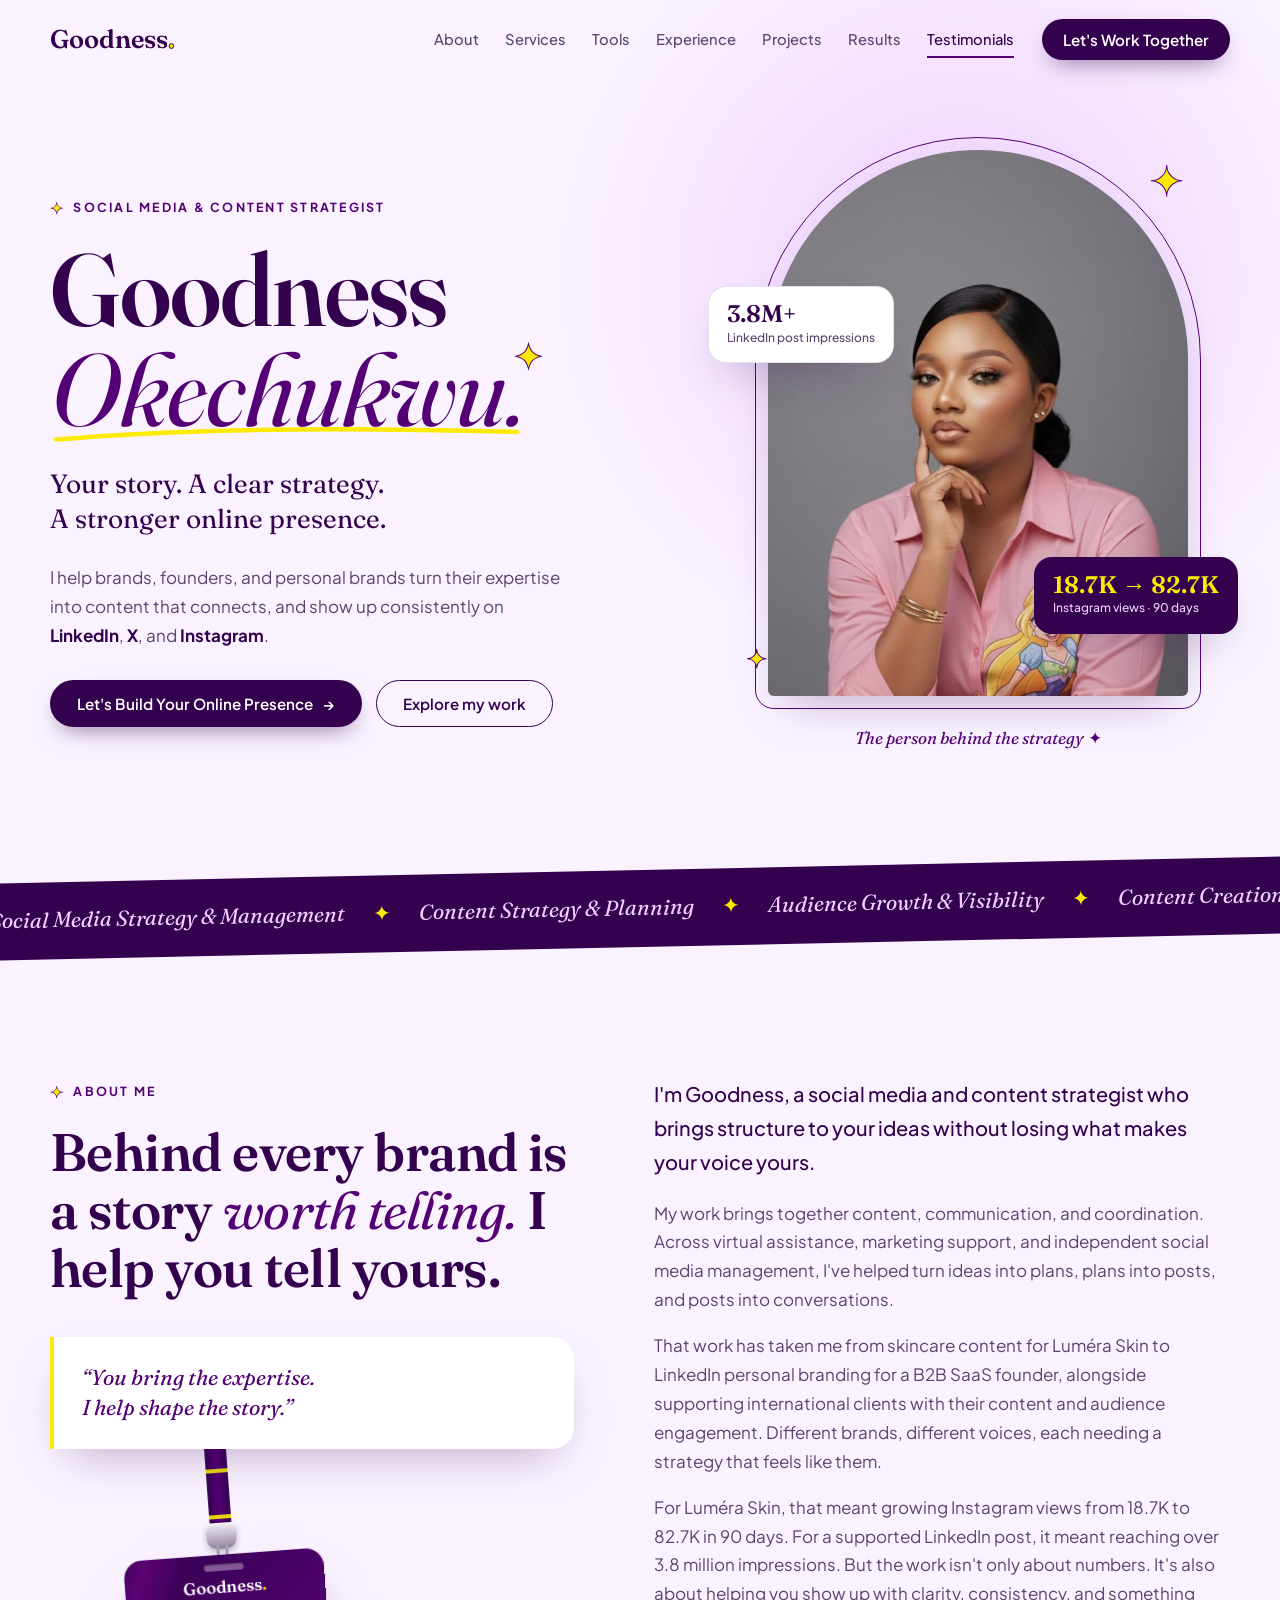
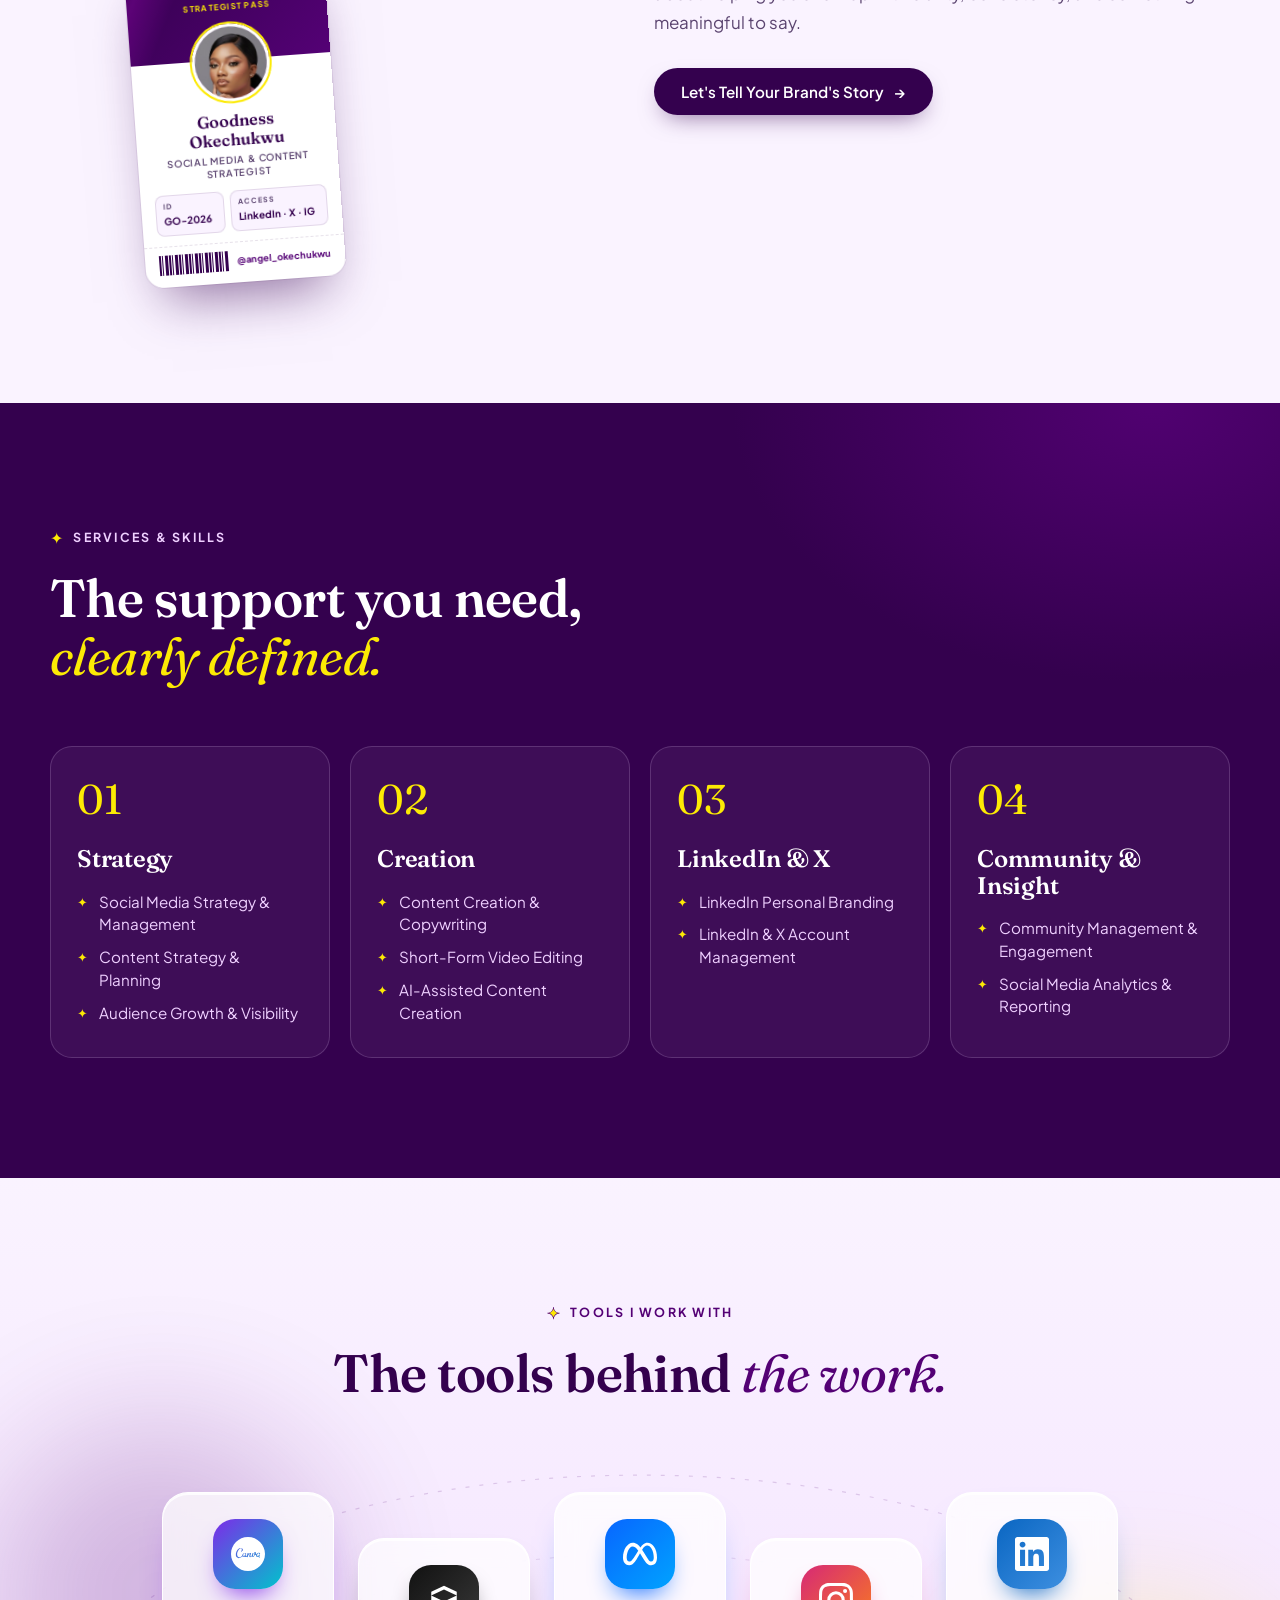
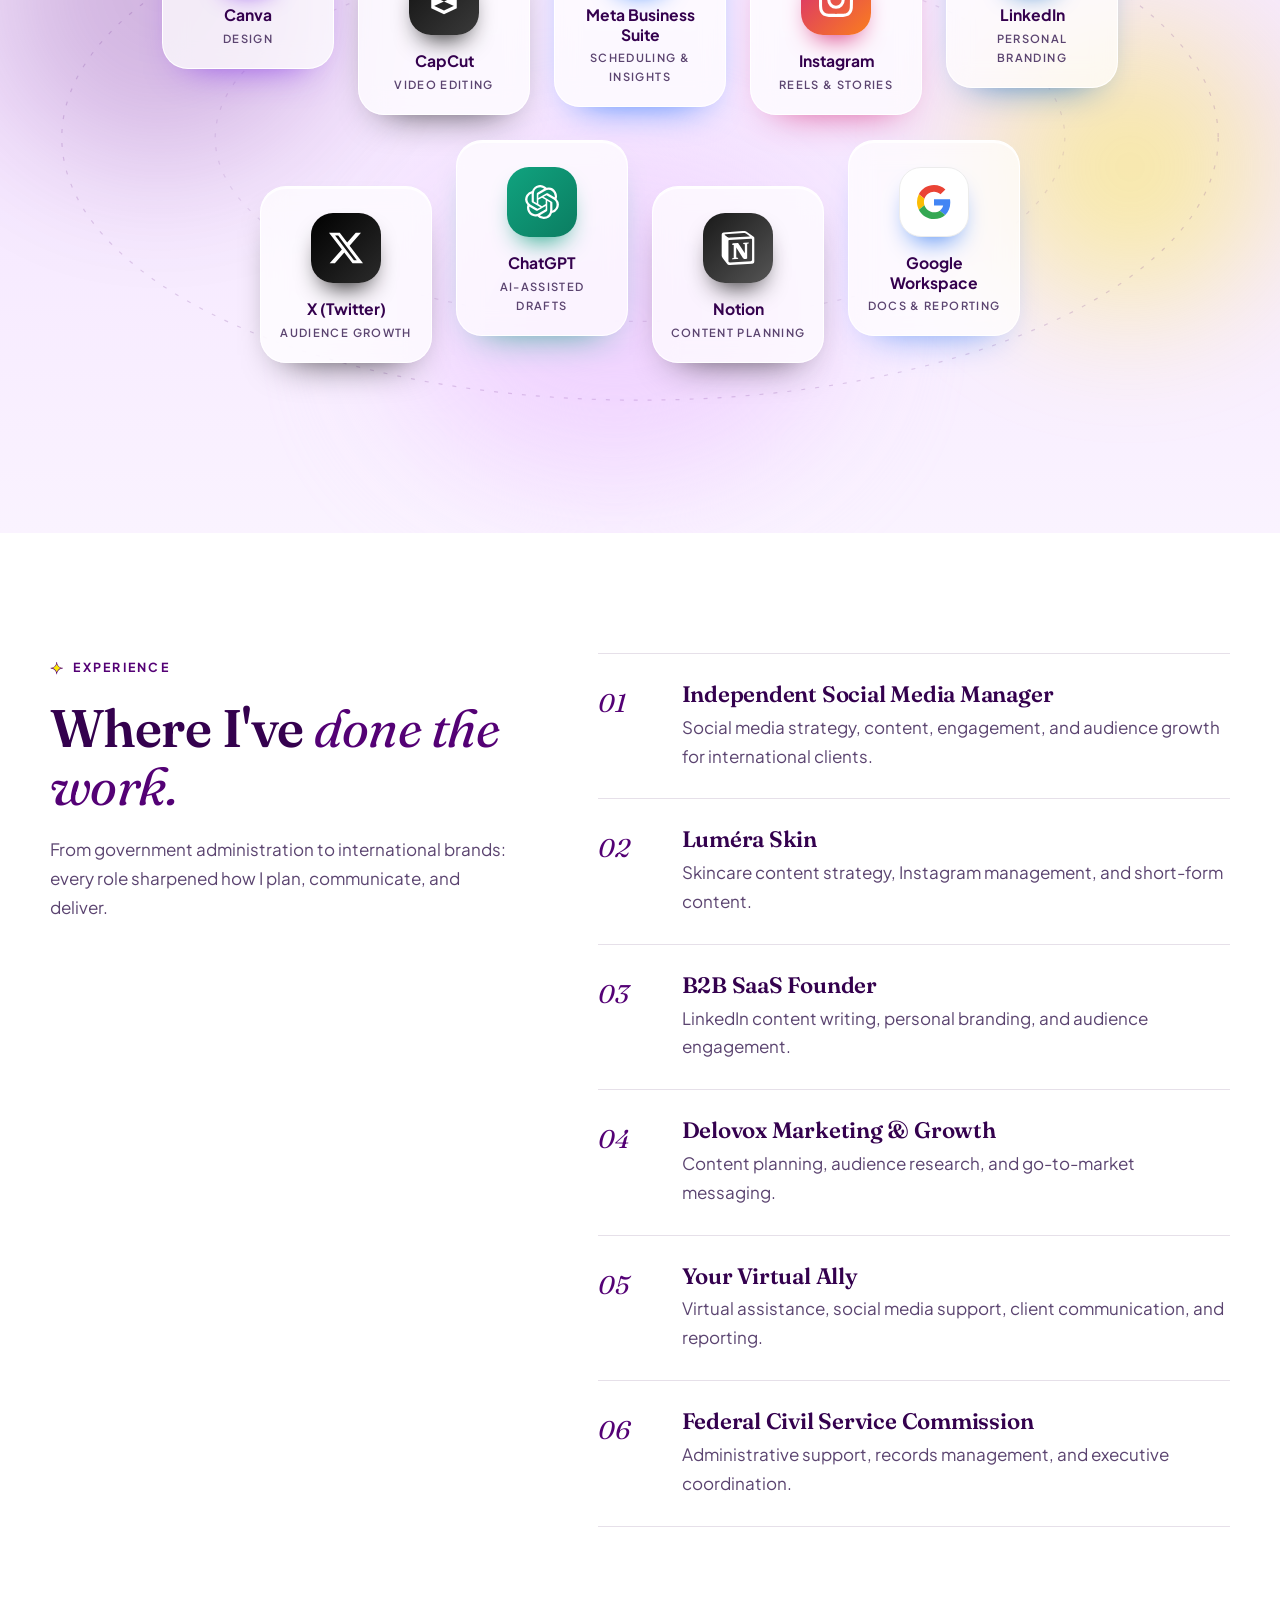
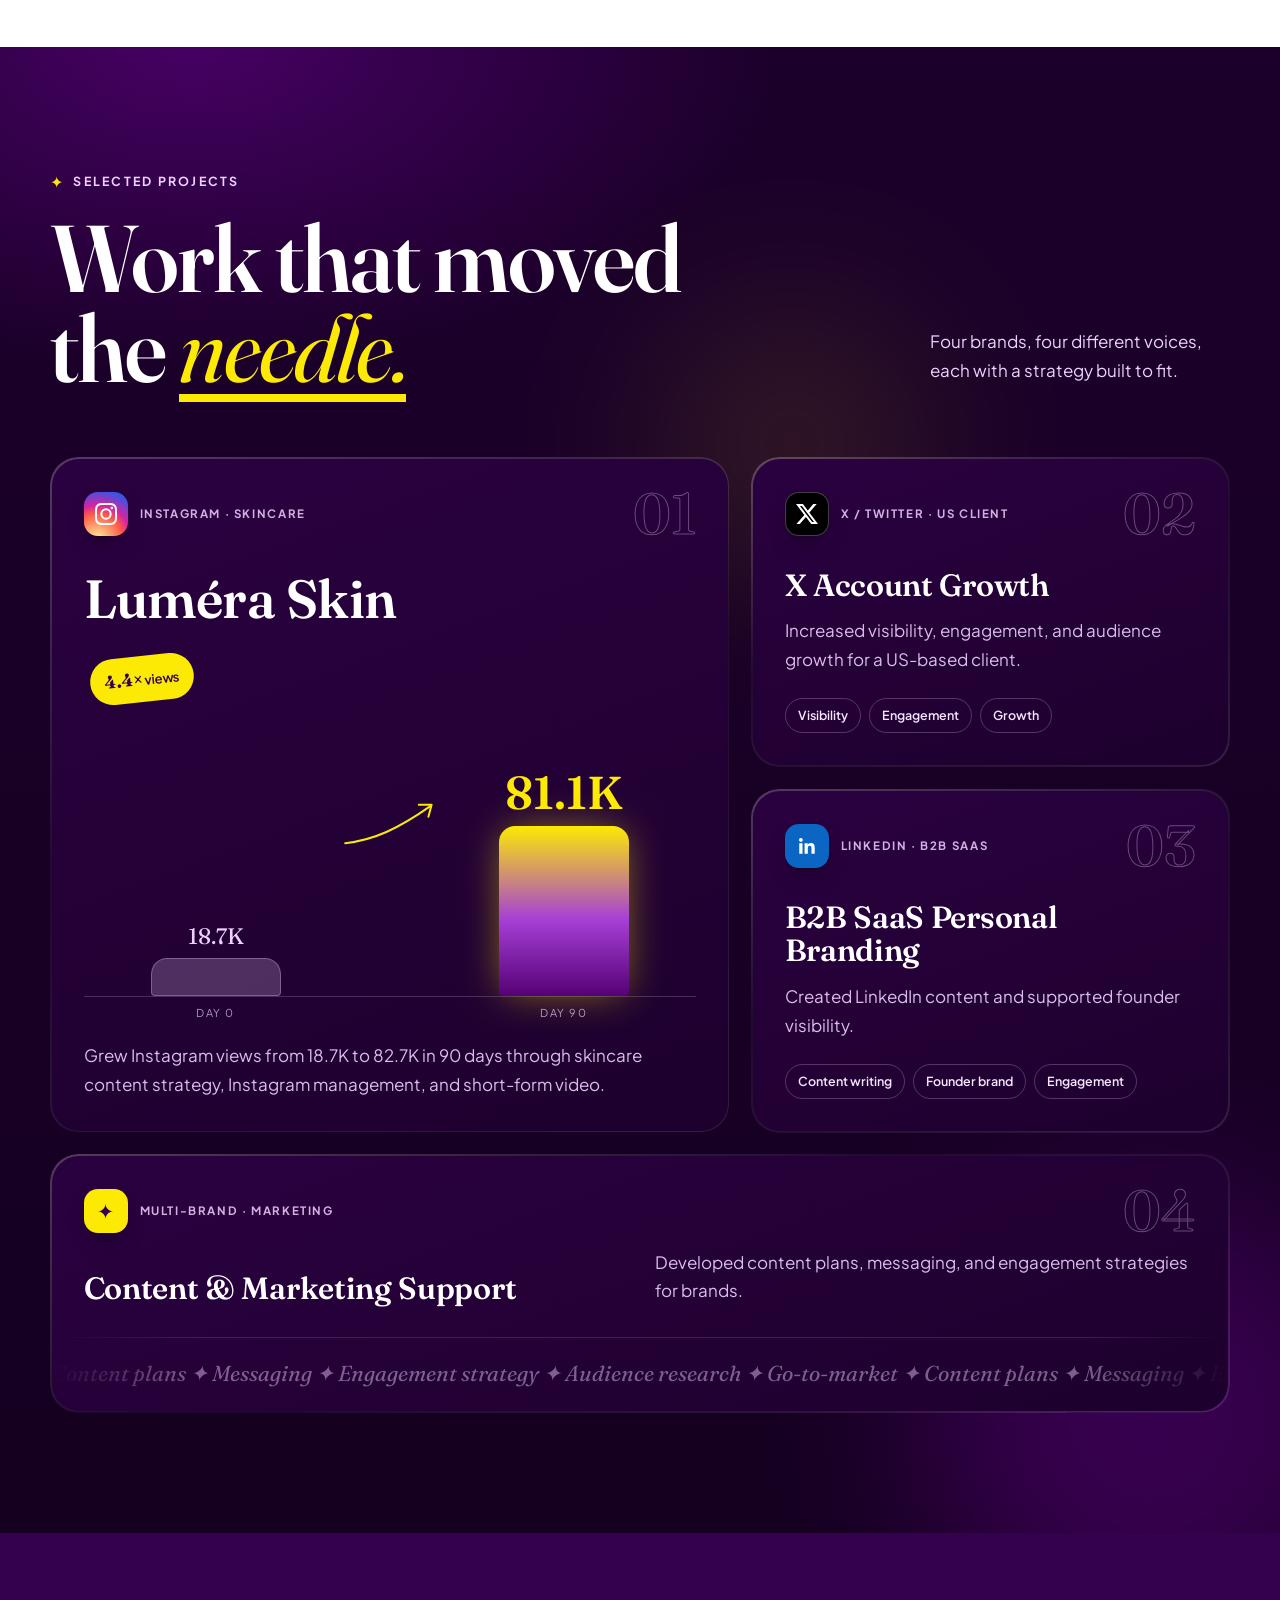
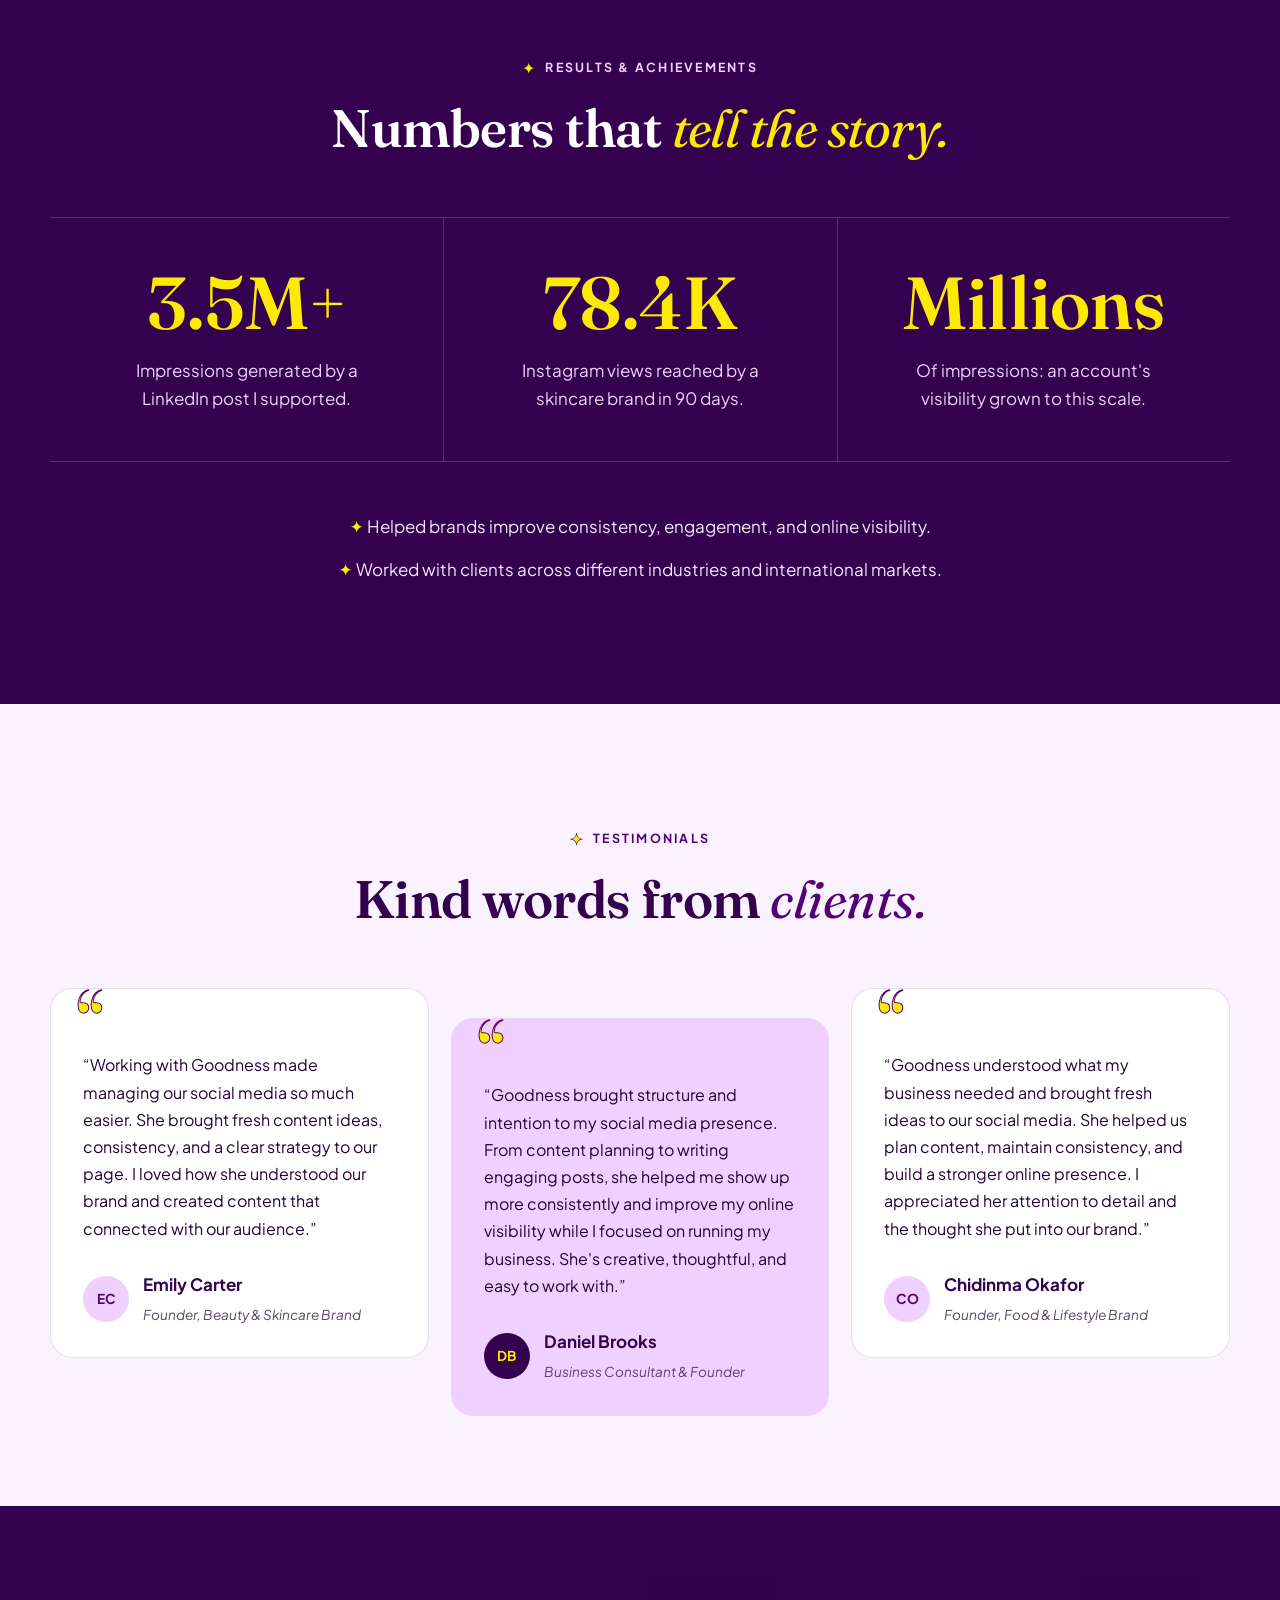
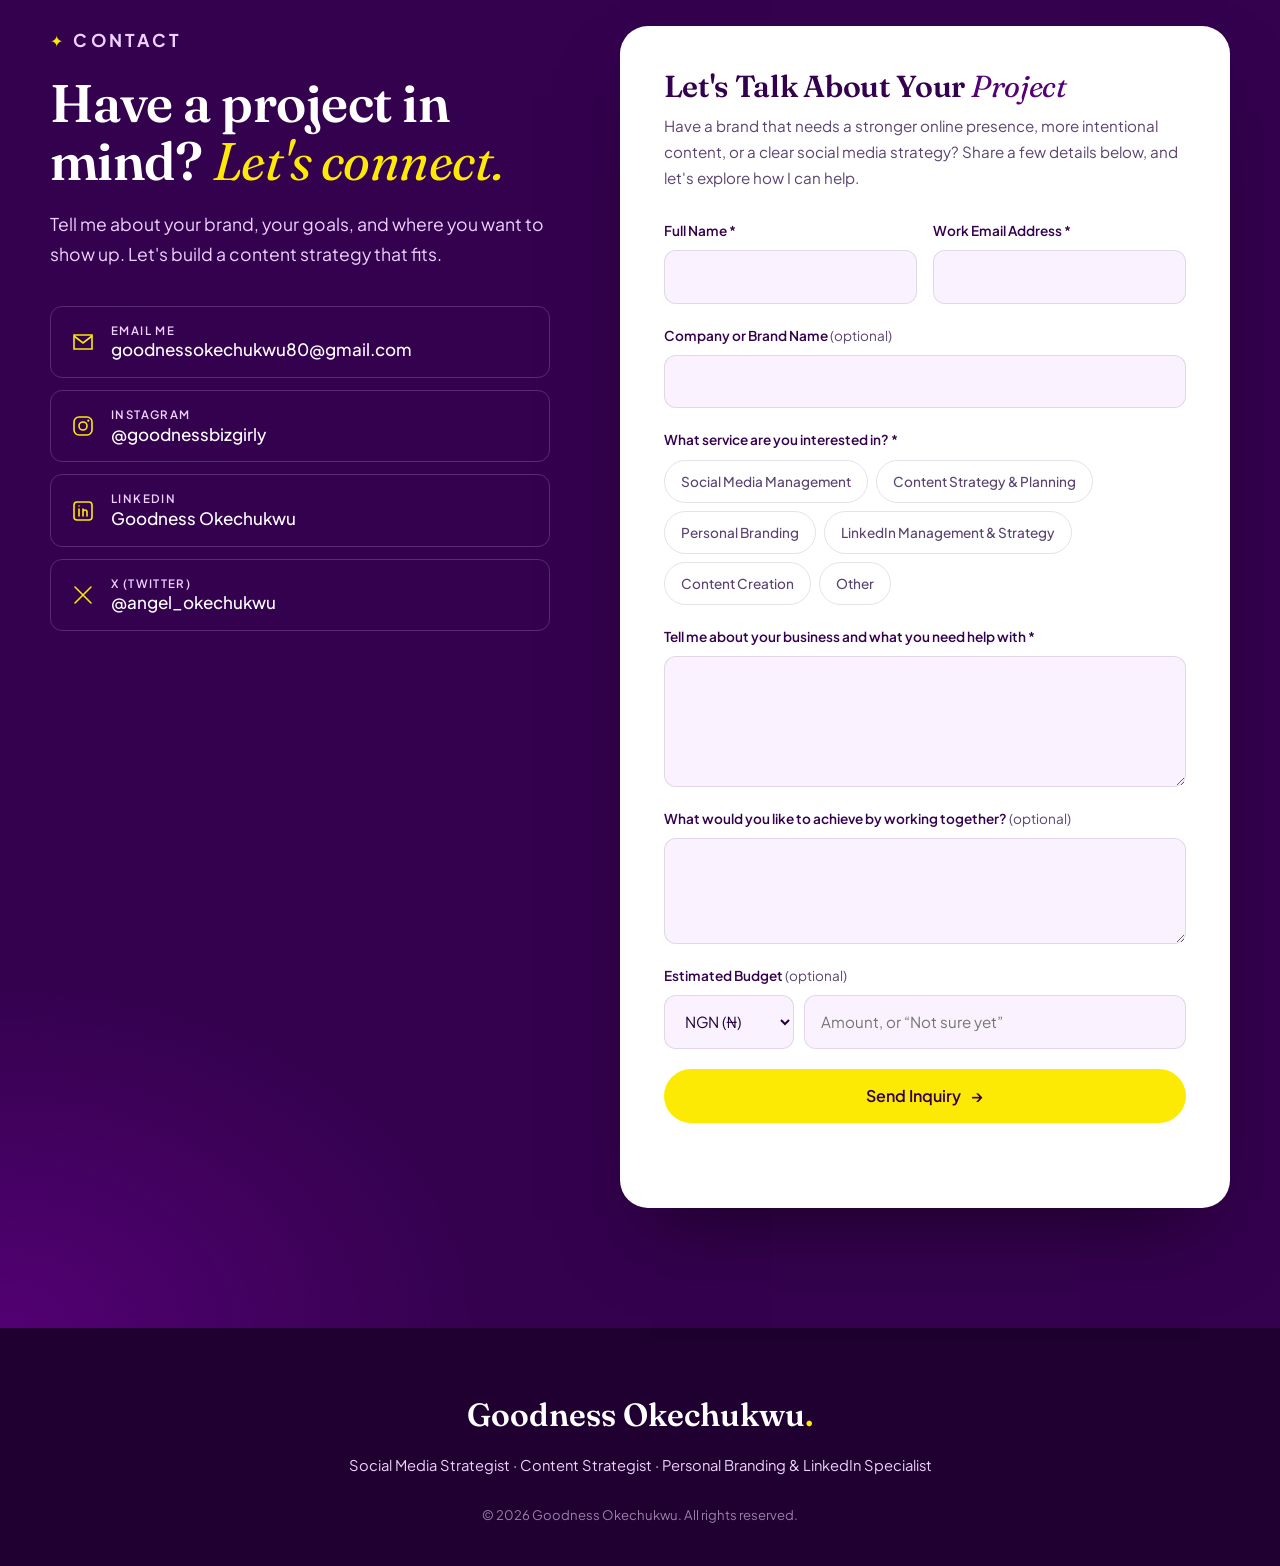
==== index.html @ 40399c4e "ID card: remove nickname Co-Authored-By: Claude Opus 5.5 <noreply@anthropic.com>" ====
<!doctype html>
<html lang="en">
<head>
  <meta charset="utf-8">
  <meta name="viewport" content="width=device-width, initial-scale=1">
  <title>Goodness Okechukwu | Social Media Strategist</title>
  <meta name="description" content="Goodness Okechukwu helps brands and founders grow their online presence through social media strategy, content creation, personal branding, and audience engagement.">
  <meta name="theme-color" content="#34014e">

  <meta property="og:type" content="website">
  <meta property="og:title" content="Goodness Okechukwu | Social Media Strategist">
  <meta property="og:description" content="Your story. A clear strategy. A stronger online presence.">
  <meta property="og:image" content="https://goodnessokechukwu.github.io/assets/og-image.jpg">
  <meta property="og:url" content="https://goodnessokechukwu.github.io/">
  <link rel="canonical" href="https://goodnessokechukwu.github.io/">
  <meta name="twitter:card" content="summary_large_image">
  <meta name="twitter:site" content="@angel_okechukwu">

  <link rel="icon" href="assets/favicon.svg" type="image/svg+xml">
  <link rel="preconnect" href="https://fonts.googleapis.com">
  <link rel="preconnect" href="https://fonts.gstatic.com" crossorigin>
  <link href="https://fonts.googleapis.com/css2?family=Fraunces:ital,opsz,wght@0,9..144,400;0,9..144,600;1,9..144,400;1,9..144,600&family=Plus+Jakarta+Sans:wght@400;500;600;700&display=swap" rel="stylesheet">
  <link rel="stylesheet" href="styles.css">
  <script>document.documentElement.classList.add('js');</script>
</head>
<body id="top">
  <a class="skip-link" href="#main">Skip to content</a>

  <!-- ============ NAV ============ -->
  <header class="nav" id="nav">
    <div class="container nav__inner">
      <a href="#top" class="logo" aria-label="Goodness Okechukwu, home">Goodness<span>.</span></a>

      <nav class="nav__links" id="navLinks" aria-label="Main">
        <a href="#about">About</a>
        <a href="#services">Services</a>
        <a href="#tools">Tools</a>
        <a href="#experience">Experience</a>
        <a href="#projects">Projects</a>
        <a href="#results">Results</a>
        <a href="#testimonials">Testimonials</a>
        <a href="#contact" class="btn btn--primary nav__cta-mobile">Let's Work Together</a>
      </nav>

      <a href="#contact" class="btn btn--primary nav__cta">Let's Work Together</a>

      <button class="nav__toggle" id="navToggle" aria-label="Open menu" aria-expanded="false" aria-controls="navLinks">
        <span></span><span></span>
      </button>
    </div>
  </header>

  <main id="main">

    <!-- ============ HERO ============ -->
    <section class="hero">
      <div class="hero__glow" aria-hidden="true"></div>
      <div class="container hero__grid">
        <div class="hero__text">
          <p class="eyebrow hi" style="--at:0s">Social Media &amp; Content Strategist</p>
          <h1 class="hero__title" id="heroTitle" aria-label="Goodness Okechukwu"><span class="hero__line"><span data-split>Goodness</span></span><span class="hero__line hero__line--em"><em data-split>Okechukwu.</em><svg class="hero__swoosh" viewBox="0 0 400 30" preserveAspectRatio="none" aria-hidden="true"><path pathLength="1" d="M6 22 C 90 10, 220 4, 394 12"/></svg><span class="hero__star" aria-hidden="true">✦</span></span></h1>
          <p class="hero__sub hi" style="--at:1.15s">Your story. A clear strategy.<br>A stronger online presence.</p>
          <p class="hero__body hi" style="--at:1.3s">I help brands, founders, and personal brands turn their expertise into content that connects, and show up consistently on <strong>LinkedIn</strong>, <strong>X</strong>, and <strong>Instagram</strong>.</p>
          <div class="hero__actions hi" style="--at:1.45s">
            <a href="#contact" class="btn btn--primary">Let's Build Your Online Presence <span aria-hidden="true">→</span></a>
            <a href="#projects" class="btn btn--ghost">Explore my work</a>
          </div>
        </div>

        <div class="hero__visual">
          <div class="portrait">
            <img src="assets/portrait.jpg" alt="Portrait of Goodness Okechukwu" width="731" height="1280" fetchpriority="high">
          </div>
          <span class="sparkle sparkle--1 hi-pop" style="--at:1.6s" aria-hidden="true">✦</span>
          <span class="sparkle sparkle--2 hi-pop" style="--at:1.8s" aria-hidden="true">✦</span>

          <div class="stat-chip stat-chip--a hi-pop" style="--at:1.5s">
            <span class="stat-chip__value">3.8M+</span>
            <span class="stat-chip__label">LinkedIn post impressions</span>
          </div>
          <div class="stat-chip stat-chip--b hi-pop" style="--at:1.75s">
            <span class="stat-chip__value">18.7K → 82.7K</span>
            <span class="stat-chip__label">Instagram views · 90 days</span>
          </div>
          <p class="portrait__caption hi" style="--at:1.9s"><em>The person behind the strategy</em> ✦</p>
        </div>
      </div>
    </section>

    <!-- ============ MARQUEE ============ -->
    <div class="marquee" aria-label="Skills">
      <div class="marquee__track">
        <ul class="marquee__list">
          <li>Social Media Strategy &amp; Management</li>
          <li>Content Strategy &amp; Planning</li>
          <li>Audience Growth &amp; Visibility</li>
          <li>Content Creation &amp; Copywriting</li>
          <li>Short-Form Video Editing</li>
          <li>AI-Assisted Content Creation</li>
          <li>LinkedIn Personal Branding</li>
          <li>LinkedIn &amp; X Account Management</li>
          <li>Community Management &amp; Engagement</li>
          <li>Social Media Analytics &amp; Reporting</li>
        </ul>
        <!-- duplicate list is added by script.js for a seamless loop -->
      </div>
    </div>

    <!-- ============ ABOUT ============ -->
    <section class="section about" id="about">
      <div class="container about__grid">
        <div class="about__head">
          <p class="eyebrow reveal">About Me</p>
          <h2 class="h2 reveal">Behind every brand is a story <em>worth telling.</em> I help you tell yours.</h2>
          <blockquote class="about__pull reveal">
            “You bring the expertise.<br>I help shape the story.”
          </blockquote>
          <!-- Dangling ID card (drag it!) -->
          <div class="lanyard" id="lanyard">
            <div class="lanyard__drop">
            <div class="lanyard__swing" id="lanyardSwing">
              <span class="lanyard__strap" aria-hidden="true"></span>
              <span class="lanyard__clip" aria-hidden="true"></span>
              <div class="idcard" id="idcard" role="img" aria-label="ID card: Goodness Okechukwu, Social Media and Content Strategist, @angel_okechukwu">
                <span class="idcard__slot" aria-hidden="true"></span>
                <div class="idcard__head">
                  <span class="idcard__brand">Goodness<span>.</span></span>
                  <span class="idcard__pass">Strategist pass</span>
                </div>
                <div class="idcard__body">
                  <div class="idcard__photo"><img src="assets/portrait.jpg" alt="" width="731" height="1280"></div>
                  <p class="idcard__name">Goodness Okechukwu</p>
                  <p class="idcard__role">Social Media &amp; Content Strategist</p>
                  <dl class="idcard__meta">
                    <div><dt>ID</dt><dd>GO-2026</dd></div>
                    <div><dt>Access</dt><dd>LinkedIn · X · IG</dd></div>
                  </dl>
                </div>
                <div class="idcard__foot">
                  <span class="idcard__barcode" aria-hidden="true"></span>
                  <span class="idcard__handle">@angel_okechukwu</span>
                </div>
                <span class="idcard__shine" aria-hidden="true"></span>
              </div>
            </div>
          </div>
          </div>
        </div>
        <div class="about__body">
          <p class="lead reveal">I'm Goodness, a social media and content strategist who brings structure to your ideas without losing what makes your voice yours.</p>
          <p class="reveal">My work brings together content, communication, and coordination. Across virtual assistance, marketing support, and independent social media management, I've helped turn ideas into plans, plans into posts, and posts into conversations.</p>
          <p class="reveal">That work has taken me from skincare content for Luméra Skin to LinkedIn personal branding for a B2B SaaS founder, alongside supporting international clients with their content and audience engagement. Different brands, different voices, each needing a strategy that feels like them.</p>
          <p class="reveal">For Luméra Skin, that meant growing Instagram views from 18.7K to 82.7K in 90 days. For a supported LinkedIn post, it meant reaching over 3.8 million impressions. But the work isn't only about numbers. It's also about helping you show up with clarity, consistency, and something meaningful to say.</p>
          <a href="#contact" class="btn btn--primary reveal">Let's Tell Your Brand's Story <span aria-hidden="true">→</span></a>
        </div>
      </div>
    </section>

    <!-- ============ SERVICES ============ -->
    <section class="section section--dark services" id="services">
      <div class="container">
        <div class="section__head">
          <p class="eyebrow eyebrow--light reveal">Services &amp; Skills</p>
          <h2 class="h2 reveal">The support you need, <em>clearly defined.</em></h2>
        </div>
        <div class="services__grid">
          <article class="service reveal">
            <span class="service__num">01</span>
            <h3>Strategy</h3>
            <ul>
              <li>Social Media Strategy &amp; Management</li>
              <li>Content Strategy &amp; Planning</li>
              <li>Audience Growth &amp; Visibility</li>
            </ul>
          </article>
          <article class="service reveal">
            <span class="service__num">02</span>
            <h3>Creation</h3>
            <ul>
              <li>Content Creation &amp; Copywriting</li>
              <li>Short-Form Video Editing</li>
              <li>AI-Assisted Content Creation</li>
            </ul>
          </article>
          <article class="service reveal">
            <span class="service__num">03</span>
            <h3>LinkedIn &amp; X</h3>
            <ul>
              <li>LinkedIn Personal Branding</li>
              <li>LinkedIn &amp; X Account Management</li>
            </ul>
          </article>
          <article class="service reveal">
            <span class="service__num">04</span>
            <h3>Community &amp; Insight</h3>
            <ul>
              <li>Community Management &amp; Engagement</li>
              <li>Social Media Analytics &amp; Reporting</li>
            </ul>
          </article>
        </div>
      </div>
    </section>

    <!-- ============ TOOLS ============ -->
    <!-- NOTE: the original site only had placeholders here. Confirm/edit this list. -->
    <section class="section tools" id="tools">
      <div class="container">
        <div class="section__head section__head--center">
          <p class="eyebrow reveal">Tools I Work With</p>
          <h2 class="h2 reveal">The tools behind <em>the work.</em></h2>
        </div>
        <div class="tools__stage">
          <span class="blob blob--a" aria-hidden="true"></span>
          <span class="blob blob--b" aria-hidden="true"></span>
          <span class="blob blob--c" aria-hidden="true"></span>
          <svg class="tools__orbit" viewBox="0 0 1000 420" preserveAspectRatio="none" aria-hidden="true"><ellipse cx="500" cy="210" rx="490" ry="200"/><ellipse cx="500" cy="210" rx="360" ry="140"/></svg>

          <ul class="tools__grid">
            <li class="tool" style="--c:#7D2AE8;--c2:#00C4CC;--d:6.2s;--o:-1s">
              <div class="tool__card" data-tilt>
                <span class="tool__icon"><svg viewBox="0 0 24 24" aria-hidden="true"><path d="M12 0C5.373 0 0 5.373 0 12s5.373 12 12 12 12-5.373 12-12S18.627 0 12 0zM6.962 7.68c.754 0 1.337.549 1.405 1.2.069.583-.171 1.097-.822 1.406-.343.171-.48.172-.549.069-.034-.069 0-.137.069-.206.617-.514.617-.926.548-1.508-.034-.378-.308-.618-.583-.618-1.2 0-2.914 2.674-2.674 4.629.103.754.549 1.646 1.509 1.646.308 0 .65-.103.96-.24.5-.264.799-.47 1.097-.8-.073-.885.704-2.046 1.851-2.046.515 0 .926.205.96.583.068.514-.377.582-.514.582s-.378-.034-.378-.17c-.034-.138.309-.07.275-.378-.035-.206-.24-.274-.446-.274-.72 0-1.131.994-1.029 1.611.035.275.172.549.447.549.205 0 .514-.31.617-.755.068-.308.343-.514.583-.514.102 0 .17.034.205.171v.138c-.034.137-.137.548-.102.651 0 .069.034.171.17.171.092 0 .436-.18.777-.459.117-.59.253-1.298.253-1.357.034-.24.137-.48.617-.48.103 0 .171.034.205.171v.138l-.136.617c.445-.583 1.097-.994 1.508-.994.172 0 .309.102.309.274 0 .103 0 .274-.069.446-.137.377-.309.96-.412 1.474 0 .137.035.274.207.274.171 0 .685-.206 1.096-.754l.007-.004c-.002-.068-.007-.134-.007-.202 0-.411.035-.754.104-.994.068-.274.411-.514.617-.514.103 0 .205.069.205.171 0 .035 0 .103-.034.137-.137.446-.24.857-.24 1.269 0 .24.034.582.102.788 0 .034.035.069.07.069.068 0 .548-.445.89-1.028-.308-.206-.48-.549-.48-.96 0-.72.446-1.097.858-1.097.343 0 .617.24.617.72 0 .308-.103.65-.274.96h.102a.77.77 0 0 0 .584-.24.293.293 0 0 1 .134-.117c.335-.425.83-.74 1.41-.74.48 0 .924.205.959.582.068.515-.378.618-.515.618l-.002-.002c-.138 0-.377-.035-.377-.172 0-.137.309-.068.274-.376-.034-.206-.24-.275-.446-.275-.686 0-1.13.891-1.028 1.611.034.275.171.583.445.583.206 0 .515-.308.652-.754.068-.274.343-.514.583-.514.103 0 .17.034.205.171 0 .069 0 .206-.137.652-.17.308-.171.48-.137.617.034.274.171.48.309.583.034.034.068.102.068.102 0 .069-.034.138-.137.138-.034 0-.068 0-.103-.035-.514-.205-.72-.548-.789-.891-.205.24-.445.377-.72.377-.445 0-.89-.411-.96-.926a1.609 1.609 0 0 1 .075-.649c-.203.13-.422.203-.623.203h-.17c-.447.652-.927 1.098-1.27 1.303a.896.896 0 0 1-.377.104c-.068 0-.171-.035-.205-.104-.095-.152-.156-.392-.193-.667-.481.527-1.145.805-1.453.805-.343 0-.548-.206-.582-.55v-.376c.102-.754.377-1.2.377-1.337a.074.074 0 0 0-.069-.07c-.24 0-1.028.824-1.166 1.373l-.103.445c-.068.309-.377.515-.582.515-.103 0-.172-.035-.206-.172v-.137l.046-.233c-.435.31-.87.508-1.075.508-.308 0-.48-.172-.514-.412-.206.274-.445.412-.754.412-.352 0-.696-.24-.862-.593-.244.275-.523.553-.852.764-.48.309-1.028.549-1.68.549-.582 0-1.097-.309-1.371-.583-.412-.377-.651-.96-.686-1.509-.205-1.68.823-3.84 2.4-4.8.378-.205.755-.343 1.132-.343zm9.77 3.291c-.104 0-.172.172-.172.343 0 .274.137.583.309.755a1.74 1.74 0 0 0 .102-.583c0-.343-.137-.515-.24-.515z"/></svg></span>
                <span class="tool__name">Canva</span>
                <span class="tool__role">Design</span>
              </div>
            </li>
            <li class="tool" style="--c:#111111;--c2:#3a3a3a;--d:7s;--o:-3s">
              <div class="tool__card" data-tilt>
                <span class="tool__icon"><svg viewBox="0 0 24 24" aria-hidden="true"><path d="M3 6.2 12 2l9 4.2v2.6l-9-4.2-9 4.2zM3 15.2l9 4.2 9-4.2v2.6L12 22l-9-4.2zM3 8.8l9 4.2-9 4.2zM21 8.8v8.4L12 13z"/></svg></span>
                <span class="tool__name">CapCut</span>
                <span class="tool__role">Video editing</span>
              </div>
            </li>
            <li class="tool" style="--c:#0866FF;--c2:#00A3FF;--d:5.6s;--o:-2s">
              <div class="tool__card" data-tilt>
                <span class="tool__icon"><svg viewBox="0 0 24 24" aria-hidden="true"><path d="M6.915 4.03c-1.968 0-3.683 1.28-4.871 3.113C.704 9.208 0 11.883 0 14.449c0 .706.07 1.369.21 1.973a6.624 6.624 0 0 0 .265.86 5.297 5.297 0 0 0 .371.761c.696 1.159 1.818 1.927 3.593 1.927 1.497 0 2.633-.671 3.965-2.444.76-1.012 1.144-1.626 2.663-4.32l.756-1.339.186-.325c.061.1.121.196.183.3l2.152 3.595c.724 1.21 1.665 2.556 2.47 3.314 1.046.987 1.992 1.22 3.06 1.22 1.075 0 1.876-.355 2.455-.843a3.743 3.743 0 0 0 .81-.973c.542-.939.861-2.127.861-3.745 0-2.720-.681-5.357-2.084-7.45-1.282-1.912-2.957-2.930-4.716-2.930-1.047 0-2.088.467-3.053 1.308-.652.57-1.257 1.29-1.82 2.05-.69-.875-1.335-1.547-1.958-2.056-1.182-.966-2.315-1.303-3.454-1.303zm10.16 2.053c1.147 0 2.188.758 2.992 1.999 1.132 1.748 1.647 4.195 1.647 6.4 0 1.548-.368 2.9-1.839 2.9-.58 0-1.027-.23-1.664-1.004-.496-.601-1.343-1.878-2.832-4.358l-.617-1.028a44.908 44.908 0 0 0-1.255-1.98c.07-.109.141-.224.211-.327 1.12-1.667 2.118-2.602 3.358-2.602zm-10.201.553c1.265 0 2.058.791 2.675 1.446.307.327.737.871 1.234 1.579l-1.02 1.566c-.757 1.163-1.882 3.017-2.837 4.338-1.191 1.649-1.81 1.817-2.486 1.817-.524 0-1.038-.237-1.383-.794-.263-.426-.464-1.13-.464-2.046 0-2.221.63-4.535 1.66-6.088.454-.687.964-1.226 1.533-1.533a2.264 2.264 0 0 1 1.088-.285z"/></svg></span>
                <span class="tool__name">Meta Business Suite</span>
                <span class="tool__role">Scheduling &amp; insights</span>
              </div>
            </li>
            <li class="tool" style="--c:#D62976;--c2:#FA7E1E;--d:6.6s;--o:-4s">
              <div class="tool__card" data-tilt>
                <span class="tool__icon"><svg viewBox="0 0 24 24" aria-hidden="true"><path d="M12 2.16c3.2 0 3.58.01 4.85.07 1.17.05 1.8.25 2.23.41.56.22.96.48 1.38.9.42.42.68.82.9 1.38.16.42.36 1.06.41 2.23.06 1.27.07 1.65.07 4.85s-.01 3.58-.07 4.85c-.05 1.17-.25 1.8-.41 2.23-.22.56-.48.96-.9 1.38-.42.42-.82.68-1.38.9-.42.16-1.06.36-2.23.41-1.27.06-1.65.07-4.85.07s-3.58-.01-4.85-.07c-1.17-.05-1.8-.25-2.23-.41a3.71 3.71 0 0 1-1.38-.9 3.71 3.71 0 0 1-.9-1.38c-.16-.42-.36-1.06-.41-2.23C2.17 15.58 2.16 15.2 2.16 12s.01-3.58.07-4.85c.05-1.17.25-1.8.41-2.23.22-.56.48-.96.9-1.38.42-.42.82-.68 1.38-.9.42-.16 1.06-.36 2.23-.41C8.42 2.17 8.8 2.16 12 2.16M12 0C8.74 0 8.33.01 7.05.07 5.78.13 4.9.33 4.14.63c-.79.3-1.46.72-2.12 1.38A5.86 5.86 0 0 0 .63 4.14C.33 4.9.13 5.78.07 7.05.01 8.33 0 8.74 0 12s.01 3.67.07 4.95c.06 1.27.26 2.15.56 2.91.3.79.72 1.46 1.38 2.12.66.66 1.33 1.08 2.12 1.38.76.3 1.64.5 2.91.56C8.33 23.99 8.74 24 12 24s3.67-.01 4.95-.07c1.27-.06 2.15-.26 2.91-.56a5.86 5.86 0 0 0 2.12-1.38 5.86 5.86 0 0 0 1.38-2.12c.3-.76.5-1.64.56-2.91.06-1.28.07-1.69.07-4.95s-.01-3.67-.07-4.95c-.06-1.27-.26-2.15-.56-2.91a5.86 5.86 0 0 0-1.38-2.12A5.86 5.86 0 0 0 19.86.63C19.1.33 18.22.13 16.95.07 15.67.01 15.26 0 12 0zm0 5.84a6.16 6.16 0 1 0 0 12.32 6.16 6.16 0 0 0 0-12.32zM12 16a4 4 0 1 1 0-8 4 4 0 0 1 0 8zm6.4-11.85a1.44 1.44 0 1 0 0 2.88 1.44 1.44 0 0 0 0-2.88z"/></svg></span>
                <span class="tool__name">Instagram</span>
                <span class="tool__role">Reels &amp; Stories</span>
              </div>
            </li>
            <li class="tool" style="--c:#0A66C2;--c2:#3d8fe0;--d:5.9s;--o:-1.5s">
              <div class="tool__card" data-tilt>
                <span class="tool__icon"><svg viewBox="0 0 24 24" aria-hidden="true"><path d="M20.447 20.452h-3.554v-5.569c0-1.328-.027-3.037-1.852-3.037-1.853 0-2.136 1.445-2.136 2.939v5.667H9.351V9h3.414v1.561h.046c.477-.9 1.637-1.85 3.37-1.85 3.601 0 4.267 2.37 4.267 5.455v6.286zM5.337 7.433c-1.144 0-2.063-.926-2.063-2.065 0-1.138.92-2.063 2.063-2.063 1.14 0 2.064.925 2.064 2.063 0 1.139-.925 2.065-2.064 2.065zm1.782 13.019H3.555V9h3.564v11.452zM22.225 0H1.771C.792 0 0 .774 0 1.729v20.542C0 23.227.792 24 1.771 24h20.451C23.2 24 24 23.227 24 22.271V1.729C24 .774 23.2 0 22.222 0h.003z"/></svg></span>
                <span class="tool__name">LinkedIn</span>
                <span class="tool__role">Personal branding</span>
              </div>
            </li>
            <li class="tool" style="--c:#000000;--c2:#2b2b2b;--d:6.8s;--o:-5s">
              <div class="tool__card" data-tilt>
                <span class="tool__icon"><svg viewBox="0 0 24 24" aria-hidden="true"><path d="M18.901 1.153h3.68l-8.04 9.19L24 22.846h-7.406l-5.8-7.584-6.638 7.584H.474l8.6-9.83L0 1.154h7.594l5.243 6.932ZM17.61 20.644h2.039L6.486 3.24H4.298Z"/></svg></span>
                <span class="tool__name">X (Twitter)</span>
                <span class="tool__role">Audience growth</span>
              </div>
            </li>
            <li class="tool" style="--c:#10A37F;--c2:#0b7d61;--d:6.4s;--o:-2.5s">
              <div class="tool__card" data-tilt>
                <span class="tool__icon"><svg viewBox="0 0 24 24" aria-hidden="true"><path d="M22.2819 9.8211a5.9847 5.9847 0 0 0-.5157-4.9108 6.0462 6.0462 0 0 0-6.5098-2.9A6.0651 6.0651 0 0 0 4.9807 4.1818a5.9847 5.9847 0 0 0-3.9977 2.9 6.0462 6.0462 0 0 0 .7427 7.0966 5.98 5.98 0 0 0 .511 4.9107 6.051 6.051 0 0 0 6.5146 2.9001A5.9847 5.9847 0 0 0 13.2599 24a6.0557 6.0557 0 0 0 5.7718-4.2058 5.9894 5.9894 0 0 0 3.9977-2.9001 6.0557 6.0557 0 0 0-.7475-7.0729zm-9.022 12.6081a4.4755 4.4755 0 0 1-2.8764-1.0408l.1419-.0804 4.7783-2.7582a.7948.7948 0 0 0 .3927-.6813v-6.7369l2.02 1.1686a.071.071 0 0 1 .038.052v5.5826a4.504 4.504 0 0 1-4.4945 4.4944zm-9.6607-4.1254a4.4708 4.4708 0 0 1-.5346-3.0137l.142.0852 4.783 2.7582a.7712.7712 0 0 0 .7806 0l5.8428-3.3685v2.3324a.0804.0804 0 0 1-.0332.0615L9.74 19.9502a4.4992 4.4992 0 0 1-6.1408-1.6464zM2.3408 7.8956a4.485 4.485 0 0 1 2.3655-1.9728V11.6a.7664.7664 0 0 0 .3879.6765l5.8144 3.3543-2.0201 1.1685a.0757.0757 0 0 1-.071 0l-4.8303-2.7865A4.504 4.504 0 0 1 2.3408 7.872zm16.5963 3.8558L13.1038 8.364 15.1192 7.2a.0757.0757 0 0 1 .071 0l4.8303 2.7913a4.4944 4.4944 0 0 1-.6765 8.1042v-5.6772a.79.79 0 0 0-.407-.667zm2.0107-3.0231l-.142-.0852-4.7735-2.7818a.7759.7759 0 0 0-.7854 0L9.409 9.2297V6.8974a.0662.0662 0 0 1 .0284-.0615l4.8303-2.7866a4.4992 4.4992 0 0 1 6.6802 4.66zM8.3065 12.863l-2.02-1.1638a.0804.0804 0 0 1-.038-.0567V6.0742a4.4992 4.4992 0 0 1 7.3757-3.4537l-.142.0805L8.704 5.459a.7948.7948 0 0 0-.3927.6813zm1.0976-2.3654l2.602-1.4998 2.6069 1.4998v2.9994l-2.5974 1.4997-2.6067-1.4997Z"/></svg></span>
                <span class="tool__name">ChatGPT</span>
                <span class="tool__role">AI-assisted drafts</span>
              </div>
            </li>
            <li class="tool" style="--c:#191919;--c2:#555555;--d:7.2s;--o:-3.5s">
              <div class="tool__card" data-tilt>
                <span class="tool__icon"><svg viewBox="0 0 24 24" aria-hidden="true"><path d="M4.459 4.208c.746.606 1.026.56 2.428.466l13.215-.793c.28 0 .047-.28-.046-.326L17.86 1.968c-.42-.326-.981-.7-2.055-.607L3.01 2.295c-.466.046-.56.28-.374.466zm.793 3.08v13.904c0 .747.373 1.027 1.214.98l14.523-.84c.841-.046.935-.56.935-1.167V6.354c0-.606-.233-.933-.748-.887l-15.177.887c-.56.047-.747.327-.747.933zm14.337.745c.093.42 0 .84-.42.888l-.7.14v10.264c-.608.327-1.168.514-1.635.514-.748 0-.935-.234-1.495-.933l-4.577-7.186v6.952L12.21 19s0 .84-1.168.84l-3.222.186c-.093-.186 0-.653.327-.746l.84-.233V9.854L7.822 9.76c-.094-.42.14-1.026.793-1.073l3.456-.233 4.764 7.279v-6.44l-1.215-.139c-.093-.514.28-.887.747-.933zM1.936 1.035l13.31-.98c1.634-.14 2.055-.047 3.082.7l4.249 2.986c.7.513.934.653.934 1.213v16.378c0 1.026-.373 1.634-1.68 1.726l-15.458.934c-.98.047-1.448-.093-1.962-.747l-3.129-4.06c-.56-.747-.793-1.306-.793-1.96V2.667c0-.839.374-1.54 1.447-1.632z"/></svg></span>
                <span class="tool__name">Notion</span>
                <span class="tool__role">Content planning</span>
              </div>
            </li>
            <li class="tool tool--google" style="--c:#4285F4;--c2:#34A853;--d:5.8s;--o:-4.5s">
              <div class="tool__card" data-tilt>
                <span class="tool__icon"><svg viewBox="0 0 24 24" aria-hidden="true"><path fill="#EA4335" d="M12 4.75c1.77 0 3.36.61 4.6 1.8l3.43-3.43C17.95 1.19 15.24 0 12 0 7.31 0 3.26 2.69 1.28 6.61l3.99 3.1C6.22 6.86 8.87 4.75 12 4.75z"/><path fill="#4285F4" d="M23.49 12.27c0-.79-.07-1.54-.19-2.27H12v4.51h6.47c-.29 1.48-1.14 2.73-2.4 3.58l3.86 3c2.26-2.09 3.56-5.17 3.56-8.82z"/><path fill="#FBBC05" d="M5.27 14.29A7.2 7.2 0 0 1 4.89 12c0-.8.14-1.57.38-2.29l-3.99-3.1A11.96 11.96 0 0 0 0 12c0 1.94.46 3.77 1.28 5.39l3.99-3.1z"/><path fill="#34A853" d="M12 24c3.24 0 5.96-1.07 7.93-2.91l-3.86-3c-1.08.72-2.45 1.16-4.07 1.16-3.13 0-5.78-2.11-6.73-4.96l-3.99 3.1C3.26 21.31 7.31 24 12 24z"/></svg></span>
                <span class="tool__name">Google Workspace</span>
                <span class="tool__role">Docs &amp; reporting</span>
              </div>
            </li>
          </ul>
        </div>
      </div>
    </section>

    <!-- ============ EXPERIENCE ============ -->
    <section class="section experience" id="experience">
      <div class="container experience__grid">
        <div class="section__head experience__head">
          <p class="eyebrow reveal">Experience</p>
          <h2 class="h2 reveal">Where I've <em>done the work.</em></h2>
          <p class="muted reveal">From government administration to international brands: every role sharpened how I plan, communicate, and deliver.</p>
        </div>
        <ol class="timeline">
          <li class="timeline__item reveal">
            <span class="timeline__num">01</span>
            <div><h3>Independent Social Media Manager</h3><p>Social media strategy, content, engagement, and audience growth for international clients.</p></div>
          </li>
          <li class="timeline__item reveal">
            <span class="timeline__num">02</span>
            <div><h3>Luméra Skin</h3><p>Skincare content strategy, Instagram management, and short-form content.</p></div>
          </li>
          <li class="timeline__item reveal">
            <span class="timeline__num">03</span>
            <div><h3>B2B SaaS Founder</h3><p>LinkedIn content writing, personal branding, and audience engagement.</p></div>
          </li>
          <li class="timeline__item reveal">
            <span class="timeline__num">04</span>
            <div><h3>Delovox Marketing &amp; Growth</h3><p>Content planning, audience research, and go-to-market messaging.</p></div>
          </li>
          <li class="timeline__item reveal">
            <span class="timeline__num">05</span>
            <div><h3>Your Virtual Ally</h3><p>Virtual assistance, social media support, client communication, and reporting.</p></div>
          </li>
          <li class="timeline__item reveal">
            <span class="timeline__num">06</span>
            <div><h3>Federal Civil Service Commission</h3><p>Administrative support, records management, and executive coordination.</p></div>
          </li>
        </ol>
      </div>
    </section>

    <!-- ============ PROJECTS ============ -->
    <section class="section projects" id="projects">
      <span class="projects__orb projects__orb--a" aria-hidden="true"></span>
      <span class="projects__orb projects__orb--b" aria-hidden="true"></span>
      <div class="container">
        <div class="projects__head">
          <div>
            <p class="eyebrow eyebrow--light reveal">Selected Projects</p>
            <h2 class="projects__title reveal">Work that moved <br>the <em>needle.</em></h2>
          </div>
          <p class="projects__intro reveal">Four brands, four different voices, each with a strategy built to fit.</p>
        </div>

        <div class="projects__grid">
          <!-- 01 · Featured -->
          <article class="pcard pcard--feature" data-spot data-tilt-soft style="--accent:#fcea04">
            <div class="pcard__inner">
              <div class="pcard__top">
                <span class="pbadge pbadge--ig" aria-hidden="true"><svg viewBox="0 0 24 24"><path d="M12 2.16c3.2 0 3.58.01 4.85.07 1.17.05 1.8.25 2.23.41.56.22.96.48 1.38.9.42.42.68.82.9 1.38.16.42.36 1.06.41 2.23.06 1.27.07 1.650.07 4.85s-.01 3.58-.07 4.85c-.05 1.17-.25 1.8-.41 2.23-.22.56-.48.96-.9 1.38-.42.42-.82.68-1.38.9-.42.16-1.06.36-2.23.41-1.27.06-1.65.07-4.85.07s-3.58-.01-4.85-.07c-1.17-.05-1.8-.25-2.23-.41a3.71 3.71 0 0 1-1.38-.9 3.71 3.71 0 0 1-.9-1.38c-.16-.42-.36-1.06-.41-2.23C2.17 15.58 2.16 15.2 2.16 12s.01-3.58.07-4.85c.05-1.17.25-1.8.41-2.23.22-.56.48-.96.9-1.38.42-.42.82-.68 1.38-.9.42-.16 1.06-.36 2.23-.41C8.42 2.17 8.8 2.160 12 2.16M12 0C8.74 0 8.33.01 7.05.07 5.78.13 4.9.33 4.14.63c-.79.3-1.46.72-2.12 1.38A5.86 5.86 0 0 0 .63 4.14C.33 4.9.13 5.78.07 7.05.01 8.33 0 8.74 0 12s.01 3.67.07 4.95c.06 1.27.26 2.15.56 2.91.3.79.72 1.46 1.38 2.12.66.66 1.33 1.080 2.12 1.38.76.3 1.64.5 2.91.56C8.33 23.99 8.74 24 12 24s3.67-.01 4.95-.07c1.27-.06 2.15-.26 2.91-.56a5.86 5.86 0 0 0 2.12-1.38 5.86 5.86 0 0 0 1.38-2.12c.3-.76.5-1.64.56-2.91.06-1.28.07-1.69.07-4.95s-.01-3.67-.07-4.95c-.06-1.27-.26-2.15-.56-2.91a5.86 5.86 0 0 0-1.38-2.12A5.86 5.86 0 0 0 19.86.63C19.1.33 18.22.13 16.95.07 15.67.01 15.26 0 12 0zm0 5.84a6.16 6.16 0 1 0 0 12.32 6.16 6.16 0 0 0 0-12.32zM12 16a4 4 0 1 1 0-8 4 4 0 0 1 0 8zm6.4-11.85a1.44 1.44 0 1 0 0 2.88 1.44 1.44 0 0 0 0-2.88z"/></svg></span>
                <span class="pcard__platform">Instagram · Skincare</span>
                <span class="pcard__num" aria-hidden="true">01</span>
              </div>

              <h3 class="pcard__title">Luméra Skin</h3>

              <div class="growth" aria-label="Instagram views grew from 18.7K to 82.7K in 90 days">
                <div class="growth__col">
                  <span class="growth__val">18.7K</span>
                  <span class="growth__bar growth__bar--before" style="--h:22.6"></span>
                  <span class="growth__label">Day 0</span>
                </div>
                <svg class="growth__arrow" viewBox="0 0 120 60" aria-hidden="true"><path d="M4 54 C 40 50, 70 36, 110 8"/><path d="M96 6 L112 6 L108 21"/></svg>
                <div class="growth__col">
                  <span class="growth__val growth__val--big"><span data-count="82.7" data-from="18.7" data-decimals="1">82.7</span>K</span>
                  <span class="growth__bar growth__bar--after" style="--h:100"></span>
                  <span class="growth__label">Day 90</span>
                </div>
                <span class="growth__badge"><b>4.4×</b> views</span>
              </div>

              <p class="pcard__desc">Grew Instagram views from 18.7K to 82.7K in 90 days through skincare content strategy, Instagram management, and short-form video.</p>
            </div>
          </article>

          <!-- 02 -->
          <article class="pcard" data-spot data-tilt-soft style="--accent:#e7e7e7">
            <div class="pcard__inner">
              <div class="pcard__top">
                <span class="pbadge pbadge--x" aria-hidden="true"><svg viewBox="0 0 24 24"><path d="M18.901 1.153h3.68l-8.04 9.19L24 22.846h-7.406l-5.8-7.584-6.638 7.584H.474l8.6-9.83L0 1.154h7.594l5.243 6.932ZM17.61 20.644h2.039L6.486 3.24H4.298Z"/></svg></span>
                <span class="pcard__platform">X / Twitter · US client</span>
                <span class="pcard__num" aria-hidden="true">02</span>
              </div>
              <h3 class="pcard__title">X Account Growth</h3>
              <p class="pcard__desc">Increased visibility, engagement, and audience growth for a US-based client.</p>
              <ul class="pcard__chips"><li>Visibility</li><li>Engagement</li><li>Growth</li></ul>
            </div>
          </article>

          <!-- 03 -->
          <article class="pcard" data-spot data-tilt-soft style="--accent:#4aa3ff">
            <div class="pcard__inner">
              <div class="pcard__top">
                <span class="pbadge pbadge--in" aria-hidden="true"><svg viewBox="0 0 24 24"><path d="M20.447 20.452h-3.554v-5.569c0-1.328-.027-3.037-1.852-3.037-1.853 0-2.136 1.445-2.136 2.939v5.667H9.351V9h3.414v1.561h.046c.477-.9 1.637-1.85 3.37-1.85 3.601 0 4.267 2.37 4.267 5.455v6.286zM5.337 7.433c-1.144 0-2.063-.926-2.063-2.065 0-1.138.92-2.063 2.063-2.063 1.14 0 2.064.925 2.064 2.063 0 1.139-.925 2.065-2.064 2.065zm1.782 13.019H3.555V9h3.564v11.452z"/></svg></span>
                <span class="pcard__platform">LinkedIn · B2B SaaS</span>
                <span class="pcard__num" aria-hidden="true">03</span>
              </div>
              <h3 class="pcard__title">B2B SaaS Personal Branding</h3>
              <p class="pcard__desc">Created LinkedIn content and supported founder visibility.</p>
              <ul class="pcard__chips"><li>Content writing</li><li>Founder brand</li><li>Engagement</li></ul>
            </div>
          </article>

          <!-- 04 -->
          <article class="pcard pcard--wide" data-spot data-tilt-soft style="--accent:#efd0ff">
            <div class="pcard__inner">
              <div class="pcard__top">
                <span class="pbadge pbadge--brand" aria-hidden="true">✦</span>
                <span class="pcard__platform">Multi-brand · Marketing</span>
                <span class="pcard__num" aria-hidden="true">04</span>
              </div>
              <div class="pcard__split">
                <h3 class="pcard__title">Content &amp; Marketing Support</h3>
                <p class="pcard__desc">Developed content plans, messaging, and engagement strategies for brands.</p>
              </div>
              <div class="pcard__ticker" aria-hidden="true">
                <span>Content plans ✦ Messaging ✦ Engagement strategy ✦ Audience research ✦ Go-to-market ✦ Content plans ✦ Messaging ✦ Engagement strategy ✦ Audience research ✦ Go-to-market ✦</span>
              </div>
            </div>
          </article>
        </div>
      </div>
    </section>

    <!-- ============ RESULTS ============ -->
    <section class="section section--dark results" id="results">
      <div class="container">
        <div class="section__head section__head--center">
          <p class="eyebrow eyebrow--light reveal">Results &amp; Achievements</p>
          <h2 class="h2 reveal">Numbers that <em>tell the story.</em></h2>
        </div>
        <div class="results__grid">
          <div class="result reveal">
            <p class="result__value"><span data-count="3.8" data-decimals="1">3.8</span>M+</p>
            <p>Impressions generated by a LinkedIn post I supported.</p>
          </div>
          <div class="result reveal">
            <p class="result__value"><span data-count="82.7" data-from="18.7" data-decimals="1">82.7</span>K</p>
            <p>Instagram views reached by a skincare brand in 90 days.</p>
          </div>
          <div class="result reveal">
            <p class="result__value">Millions</p>
            <p>Of impressions: an account's visibility grown to this scale.</p>
          </div>
        </div>
        <ul class="results__points reveal">
          <li>Helped brands improve consistency, engagement, and online visibility.</li>
          <li>Worked with clients across different industries and international markets.</li>
        </ul>
      </div>
    </section>

    <!-- ============ TESTIMONIALS ============ -->
    <section class="section testimonials" id="testimonials">
      <div class="container">
        <div class="section__head section__head--center">
          <p class="eyebrow reveal">Testimonials</p>
          <h2 class="h2 reveal">Kind words from <em>clients.</em></h2>
        </div>
        <div class="testimonials__grid">
          <figure class="quote reveal">
            <blockquote>“Working with Goodness made managing our social media so much easier. She brought fresh content ideas, consistency, and a clear strategy to our page. I loved how she understood our brand and created content that connected with our audience.”</blockquote>
            <figcaption><span class="avatar" aria-hidden="true">EC</span><span><strong>Emily Carter</strong><em>Founder, Beauty &amp; Skincare Brand</em></span></figcaption>
          </figure>
          <figure class="quote quote--accent reveal">
            <blockquote>“Goodness brought structure and intention to my social media presence. From content planning to writing engaging posts, she helped me show up more consistently and improve my online visibility while I focused on running my business. She's creative, thoughtful, and easy to work with.”</blockquote>
            <figcaption><span class="avatar" aria-hidden="true">DB</span><span><strong>Daniel Brooks</strong><em>Business Consultant &amp; Founder</em></span></figcaption>
          </figure>
          <figure class="quote reveal">
            <blockquote>“Goodness understood what my business needed and brought fresh ideas to our social media. She helped us plan content, maintain consistency, and build a stronger online presence. I appreciated her attention to detail and the thought she put into our brand.”</blockquote>
            <figcaption><span class="avatar" aria-hidden="true">CO</span><span><strong>Chidinma Okafor</strong><em>Founder, Food &amp; Lifestyle Brand</em></span></figcaption>
          </figure>
        </div>
      </div>
    </section>

    <!-- ============ CONTACT ============ -->
    <section class="section section--dark contact" id="contact">
      <div class="container contact__grid">
        <div class="contact__info">
          <p class="eyebrow eyebrow--light reveal">Contact</p>
          <h2 class="h2 reveal">Have a project in mind? <em>Let's connect.</em></h2>
          <p class="reveal">Tell me about your brand, your goals, and where you want to show up. Let's build a content strategy that fits.</p>

          <ul class="socials reveal">
            <li><a href="mailto:goodnessokechukwu80@gmail.com">
              <svg viewBox="0 0 24 24" aria-hidden="true"><path d="M3 5h18v14H3z" fill="none" stroke="currentColor" stroke-width="1.6"/><path d="m3 6 9 7 9-7" fill="none" stroke="currentColor" stroke-width="1.6"/></svg>
              <span><small>Email me</small>goodnessokechukwu80@gmail.com</span></a></li>
            <li><a href="https://www.instagram.com/goodnessbizgirly/" target="_blank" rel="noopener">
              <svg viewBox="0 0 24 24" aria-hidden="true"><rect x="3" y="3" width="18" height="18" rx="5" fill="none" stroke="currentColor" stroke-width="1.6"/><circle cx="12" cy="12" r="4" fill="none" stroke="currentColor" stroke-width="1.6"/><circle cx="17.3" cy="6.7" r="1.1" fill="currentColor"/></svg>
              <span><small>Instagram</small>@goodnessbizgirly</span></a></li>
            <li><a href="https://www.linkedin.com/in/goodness-okechukwu/" target="_blank" rel="noopener">
              <svg viewBox="0 0 24 24" aria-hidden="true"><rect x="3" y="3" width="18" height="18" rx="3" fill="none" stroke="currentColor" stroke-width="1.6"/><path d="M8 10v7M8 7v.01M12 17v-4a2 2 0 0 1 4 0v4M12 10v7" fill="none" stroke="currentColor" stroke-width="1.6" stroke-linecap="round"/></svg>
              <span><small>LinkedIn</small>Goodness Okechukwu</span></a></li>
            <li><a href="https://x.com/angel_okechukwu" target="_blank" rel="noopener">
              <svg viewBox="0 0 24 24" aria-hidden="true"><path d="M4 4l16 16M20 4 4 20" fill="none" stroke="currentColor" stroke-width="1.6" stroke-linecap="round"/></svg>
              <span><small>X (Twitter)</small>@angel_okechukwu</span></a></li>
          </ul>
        </div>

        <form class="form reveal" id="contactForm" novalidate>
          <h3 class="form__title">Let's Talk About Your <em>Project</em></h3>
          <p class="form__intro">Have a brand that needs a stronger online presence, more intentional content, or a clear social media strategy? Share a few details below, and let's explore how I can help.</p>

          <div class="form__row">
            <label class="field">
              <span>Full Name *</span>
              <input type="text" name="name" autocomplete="name" required>
            </label>
            <label class="field">
              <span>Work Email Address *</span>
              <input type="email" name="email" autocomplete="email" required>
            </label>
          </div>

          <label class="field">
            <span>Company or Brand Name <i>(optional)</i></span>
            <input type="text" name="company" autocomplete="organization">
          </label>

          <fieldset class="field">
            <legend>What service are you interested in? *</legend>
            <div class="chips">
              <label><input type="radio" name="service" value="Social Media Management" required><span>Social Media Management</span></label>
              <label><input type="radio" name="service" value="Content Strategy and Planning"><span>Content Strategy &amp; Planning</span></label>
              <label><input type="radio" name="service" value="Personal Branding"><span>Personal Branding</span></label>
              <label><input type="radio" name="service" value="LinkedIn Management and Strategy"><span>LinkedIn Management &amp; Strategy</span></label>
              <label><input type="radio" name="service" value="Content Creation"><span>Content Creation</span></label>
              <label><input type="radio" name="service" value="Other"><span>Other</span></label>
            </div>
          </fieldset>

          <label class="field">
            <span>Tell me about your business and what you need help with *</span>
            <textarea name="message" rows="4" required></textarea>
          </label>

          <label class="field">
            <span>What would you like to achieve by working together? <i>(optional)</i></span>
            <textarea name="goals" rows="3"></textarea>
          </label>

          <div class="field">
            <span id="budgetLabel">Estimated Budget <i>(optional)</i></span>
            <div class="budget" role="group" aria-labelledby="budgetLabel">
              <select name="currency" aria-label="Currency">
                <option value="NGN">NGN (₦)</option>
                <option value="USD">USD ($)</option>
                <option value="GBP">GBP (£)</option>
                <option value="EUR">EUR (€)</option>
                <option value="Other">Other</option>
              </select>
              <input type="text" name="budget" inputmode="decimal" placeholder="Amount, or “Not sure yet”" aria-label="Budget amount">
            </div>
          </div>

          <!-- spam trap -->
          <input type="text" name="_honey" class="hp" tabindex="-1" autocomplete="off" aria-hidden="true">

          <button type="submit" class="btn btn--yellow btn--block">Send Inquiry <span aria-hidden="true">→</span></button>
          <p class="form__status" id="formStatus" role="status" aria-live="polite"></p>
        </form>
      </div>
    </section>
  </main>

  <!-- ============ FOOTER ============ -->
  <footer class="footer">
    <div class="container footer__inner">
      <a href="#top" class="logo logo--light">Goodness Okechukwu<span>.</span></a>
      <p>Social Media Strategist · Content Strategist · Personal Branding &amp; LinkedIn Specialist</p>
      <p class="footer__copy">© <span id="year">2026</span> Goodness Okechukwu. All rights reserved.</p>
    </div>
  </footer>

  <a href="#top" class="to-top" id="toTop" aria-label="Back to top">↑</a>

  <script src="script.js" defer></script>
</body>
</html>
---- styles.css ----
/* =========================================================
   Goodness Okechukwu: Portfolio
   Brand palette: Deep Royal Purple #34014e (primary),
   Rich Purple #540175, Soft Lavender #efd0ff, Signature Yellow #fcea04
   ========================================================= */

:root {
  --royal: #34014e;
  --rich: #540175;
  --lavender: #efd0ff;
  --yellow: #fcea04;

  --royal-950: #1f0030;
  --lavender-50: #faf3ff;
  --lavender-100: #f5e6ff;
  --ink: #23003a;
  --ink-soft: #5b4470;
  --line: rgba(52, 1, 78, 0.12);
  --white: #ffffff;

  --font-display: "Fraunces", Georgia, serif;
  --font-body: "Plus Jakarta Sans", system-ui, -apple-system, sans-serif;

  --radius: 22px;
  --radius-sm: 12px;
  --shadow: 0 20px 50px -20px rgba(52, 1, 78, 0.35);
  --container: 1180px;
  --ease: cubic-bezier(.2, .7, .2, 1);
}

/* ---------- Base ---------- */
*, *::before, *::after { box-sizing: border-box; }
html { scroll-behavior: smooth; scroll-padding-top: 84px; overflow-x: clip; }
body {
  margin: 0;
  font-family: var(--font-body);
  font-size: 1.0625rem;
  line-height: 1.7;
  color: var(--ink);
  background: var(--lavender-50);
  -webkit-font-smoothing: antialiased;
  overflow-x: hidden;
}
img { max-width: 100%; display: block; }
a { color: inherit; text-decoration: none; }
h1, h2, h3 { font-family: var(--font-display); font-weight: 600; line-height: 1.1; margin: 0; letter-spacing: -0.01em; }
p { margin: 0 0 1em; }
em { font-style: italic; font-weight: 400; }
::selection { background: var(--yellow); color: var(--royal); }
:focus-visible { outline: 3px solid var(--yellow); outline-offset: 3px; border-radius: 6px; }

.container { width: min(100% - 32px, var(--container)); margin-inline: auto; }
.sr-only { position: absolute; width: 1px; height: 1px; overflow: hidden; clip: rect(0 0 0 0); white-space: nowrap; }
.skip-link { position: absolute; left: 16px; top: -60px; z-index: 100; background: var(--yellow); color: var(--royal); padding: 10px 16px; border-radius: 10px; font-weight: 600; }
.skip-link:focus { top: 12px; }

/* ---------- Type helpers ---------- */
.eyebrow {
  display: inline-flex; align-items: center; gap: 10px;
  font-size: .78rem; font-weight: 700; letter-spacing: .18em; text-transform: uppercase;
  color: var(--rich); margin-bottom: 18px;
}
.eyebrow::before { content: "✦"; color: var(--yellow); -webkit-text-stroke: .6px var(--rich); font-size: 1rem; letter-spacing: 0; }
.eyebrow--light { color: var(--lavender); }
.eyebrow--light::before { -webkit-text-stroke: 0; }
.h2 { font-size: clamp(2rem, 4.4vw, 3.3rem); color: var(--royal); }
.h2 em { color: var(--rich); }
.h2 + p { margin-top: 20px; }
.section--dark .h2, .section--dark .h2 em { color: var(--white); }
.section--dark .h2 em { color: var(--yellow); }
.lead { font-size: 1.25rem; color: var(--royal); font-weight: 500; }
.muted { color: var(--ink-soft); }

/* ---------- Buttons ---------- */
.btn {
  display: inline-flex; align-items: center; justify-content: center; gap: 10px;
  padding: 15px 26px; border-radius: 999px;
  font: 600 .95rem/1 var(--font-body);
  border: 1.5px solid transparent; cursor: pointer;
  transition: transform .25s var(--ease), background .25s, color .25s, box-shadow .25s;
}
.btn:hover { transform: translateY(-2px); }
.btn span { transition: transform .25s var(--ease); }
.btn:hover span { transform: translateX(4px); }
.btn--primary { background: var(--royal); color: var(--white); box-shadow: 0 10px 24px -10px rgba(52,1,78,.6); }
.btn--primary:hover { background: var(--rich); }
.btn--ghost { border-color: var(--royal); color: var(--royal); }
.btn--ghost:hover { background: var(--royal); color: var(--white); }
.btn--yellow { background: var(--yellow); color: var(--royal); }
.btn--yellow:hover { background: #fff27a; box-shadow: 0 10px 30px -10px rgba(252,234,4,.6); }
.btn--block { width: 100%; padding-block: 18px; font-size: 1rem; }

/* ---------- Nav ---------- */
.nav {
  position: fixed; inset: 0 0 auto; z-index: 50;
  padding-block: 18px;
  transition: background .3s, padding .3s, box-shadow .3s;
}
.nav.is-scrolled {
  background: rgba(250, 243, 255, .86);
  backdrop-filter: blur(14px); -webkit-backdrop-filter: blur(14px);
  padding-block: 12px;
  box-shadow: 0 1px 0 var(--line);
}
.nav__inner { display: flex; align-items: center; gap: 28px; }
.logo { font-family: var(--font-display); font-size: 1.6rem; font-weight: 600; color: var(--royal); }
.logo span { color: var(--yellow); -webkit-text-stroke: 1px var(--rich); }
.logo--light { color: var(--white); }
.logo--light span { -webkit-text-stroke: 0; }
.nav__links { display: flex; gap: 26px; margin-left: auto; }
.nav__links a:not(.btn) { font-size: .92rem; font-weight: 500; color: var(--ink-soft); position: relative; padding-block: 4px; }
.nav__links a:not(.btn)::after {
  content: ""; position: absolute; left: 0; right: 0; bottom: -2px; height: 2px;
  background: var(--rich); transform: scaleX(0); transform-origin: left; transition: transform .3s var(--ease);
}
.nav__links a:not(.btn):hover, .nav__links a.is-active { color: var(--royal); }
.nav__links a:not(.btn):hover::after, .nav__links a.is-active::after { transform: scaleX(1); }
.nav__cta { padding: 12px 20px; }
.nav__cta-mobile { display: none; }
.nav__toggle { display: none; }

/* ---------- Hero ---------- */
.hero { position: relative; padding: 150px 0 90px; overflow: hidden; }
.hero__glow {
  position: absolute; inset: -20% -10% auto auto; width: 70vw; height: 70vw; max-width: 900px; max-height: 900px;
  background: radial-gradient(circle, var(--lavender) 0%, rgba(239,208,255,0) 65%);
  pointer-events: none;
}
.hero__grid { position: relative; display: grid; grid-template-columns: 1.1fr .9fr; gap: 60px; align-items: center; }
.hero__title { font-size: clamp(3.2rem, 8vw, 6.4rem); color: var(--royal); line-height: .98; margin-bottom: 26px; }
.hero__title em { color: var(--rich); }
.hero__sub { font-family: var(--font-display); font-size: clamp(1.3rem, 2.2vw, 1.65rem); color: var(--royal); line-height: 1.35; }
.hero__body { color: var(--ink-soft); max-width: 520px; }
.hero__body strong { color: var(--royal); }
.hero__actions { display: flex; flex-wrap: wrap; gap: 14px; margin-top: 30px; }

.hero__visual { position: relative; justify-self: center; width: min(100%, 420px); }
.portrait {
  position: relative; aspect-ratio: 4 / 5.2;
  border-radius: 999px 999px 28px 28px; overflow: hidden;
  background: var(--lavender);
  box-shadow: var(--shadow);
  outline: 1.5px solid var(--rich); outline-offset: 12px;
}
.portrait img { width: 100%; height: 100%; object-fit: cover; object-position: 50% 18%; transition: transform 1.2s var(--ease); }
.hero__visual:hover .portrait img { transform: scale(1.04); }
.portrait__caption { text-align: center; margin-top: 28px; font-family: var(--font-display); color: var(--rich); }

.sparkle { position: absolute; color: var(--yellow); -webkit-text-stroke: 1px var(--rich); animation: twinkle 3.5s ease-in-out infinite; }
.sparkle--1 { font-size: 2.6rem; top: -6px; right: 4px; }
.sparkle--2 { font-size: 1.6rem; bottom: 90px; left: -22px; animation-delay: 1.2s; }
@keyframes twinkle { 0%,100% { transform: scale(1) rotate(0); } 50% { transform: scale(1.25) rotate(20deg); } }

.stat-chip {
  position: absolute; display: flex; flex-direction: column;
  background: var(--white); border-radius: 18px; padding: 14px 18px;
  box-shadow: var(--shadow); border: 1px solid var(--line);
  animation: float 6s ease-in-out infinite;
}
.stat-chip__value { font-family: var(--font-display); font-size: 1.5rem; font-weight: 600; color: var(--royal); line-height: 1.1; }
.stat-chip__label { font-size: .75rem; color: var(--ink-soft); font-weight: 500; }
.stat-chip--a { top: 22%; left: -60px; }
.stat-chip--b { bottom: 22%; right: -50px; background: var(--royal); border-color: transparent; animation-delay: -3s; }
.stat-chip--b .stat-chip__value { color: var(--yellow); }
.stat-chip--b .stat-chip__label { color: var(--lavender); }
@keyframes float { 0%,100% { transform: translateY(0); } 50% { transform: translateY(-10px); } }

/* ---------- Marquee ---------- */
.marquee { background: var(--royal); color: var(--lavender); padding: 20px 0; overflow: hidden; transform: rotate(-1.2deg); margin: 10px -10px; }
.marquee__track { display: flex; width: max-content; animation: marquee 45s linear infinite; }
.marquee:hover .marquee__track { animation-play-state: paused; }
.marquee__list { display: flex; list-style: none; margin: 0; padding: 0; }
.marquee__list li { font-family: var(--font-display); font-size: 1.35rem; font-style: italic; white-space: nowrap; display: flex; align-items: center; }
.marquee__list li::after { content: "✦"; color: var(--yellow); font-style: normal; margin: 0 28px; }
@keyframes marquee { to { transform: translateX(-50%); } }

/* ---------- Sections ---------- */
.section { padding: 120px 0; position: relative; }
.section--dark { background: var(--royal); color: var(--lavender-100); }
.section--lavender { background: var(--lavender); }
.section__head { max-width: 680px; margin-bottom: 60px; }
.section__head--center { text-align: center; margin-inline: auto; }

/* About */
.about__grid { display: grid; grid-template-columns: 1fr 1.1fr; gap: 80px; align-items: start; }
.about__head { position: sticky; top: 120px; }
.about__pull {
  margin: 40px 0 0; padding: 26px 28px; border-left: 4px solid var(--yellow);
  background: var(--white); border-radius: 0 var(--radius) var(--radius) 0;
  font-family: var(--font-display); font-style: italic; font-size: 1.35rem; color: var(--rich); line-height: 1.4;
  box-shadow: var(--shadow);
}
.about__body p { color: var(--ink-soft); }
.about__body .lead { color: var(--royal); }
.about__body .btn { margin-top: 14px; }

/* Services */
.services { background:
  radial-gradient(600px 400px at 90% 0%, rgba(84,1,117,.9), transparent 70%),
  var(--royal); }
.services__grid { display: grid; grid-template-columns: repeat(4, 1fr); gap: 20px; }
.service {
  background: rgba(255,255,255,.05); border: 1px solid rgba(239,208,255,.18);
  border-radius: var(--radius); padding: 32px 26px;
  transition: transform .35s var(--ease), background .35s, border-color .35s;
}
.service:hover { transform: translateY(-6px); background: rgba(239,208,255,.1); border-color: var(--yellow); }
.service__num { font-family: var(--font-display); font-size: 2.6rem; color: var(--yellow); line-height: 1; display: block; margin-bottom: 26px; }
.service h3 { font-size: 1.5rem; color: var(--white); margin-bottom: 18px; }
.service ul { list-style: none; padding: 0; margin: 0; display: grid; gap: 10px; }
.service li { font-size: .95rem; color: var(--lavender); padding-left: 22px; position: relative; line-height: 1.5; }
.service li::before { content: "✦"; position: absolute; left: 0; color: var(--yellow); font-size: .8rem; top: 2px; }

/* Tools: see "Tools stage" below */

/* Experience */
.experience { background: var(--white); }
.experience__grid { display: grid; grid-template-columns: .85fr 1.15fr; gap: 80px; }
.experience__head { position: sticky; top: 120px; align-self: start; }
.timeline { list-style: none; margin: 0; padding: 0; }
.timeline__item {
  display: grid; grid-template-columns: 64px 1fr; gap: 20px;
  padding: 28px 0; border-bottom: 1px solid var(--line);
  transition: padding .3s var(--ease);
}
.timeline__item:first-child { border-top: 1px solid var(--line); }
.timeline__item:hover { padding-left: 12px; }
.timeline__num { font-family: var(--font-display); font-style: italic; font-size: 1.6rem; color: var(--rich); }
.timeline__item h3 { font-size: 1.4rem; color: var(--royal); margin-bottom: 6px; }
.timeline__item p { margin: 0; color: var(--ink-soft); }

/* Projects: see "Projects stage" below */

/* Results */
.results__grid { display: grid; grid-template-columns: repeat(3, 1fr); gap: 0; border-top: 1px solid rgba(239,208,255,.2); border-bottom: 1px solid rgba(239,208,255,.2); }
.result { padding: 48px 30px; text-align: center; }
.result + .result { border-left: 1px solid rgba(239,208,255,.2); }
.result__value { font-family: var(--font-display); font-size: clamp(3rem, 6vw, 4.6rem); color: var(--yellow); line-height: 1; margin-bottom: 16px; font-weight: 600; }
.result p:last-child { color: var(--lavender); max-width: 260px; margin: 0 auto; }
.results__points { list-style: none; padding: 0; margin: 50px auto 0; display: flex; flex-wrap: wrap; justify-content: center; gap: 14px 40px; color: var(--lavender-100); }
.results__points li::before { content: "✦ "; color: var(--yellow); }

/* Testimonials */
.testimonials__grid { display: grid; grid-template-columns: repeat(3, 1fr); gap: 22px; align-items: start; }
.quote {
  margin: 0; background: var(--white); border-radius: var(--radius); padding: 38px 32px 30px;
  border: 1px solid var(--line); position: relative;
  transition: transform .35s var(--ease), box-shadow .35s;
}
.quote:hover { transform: translateY(-6px); box-shadow: var(--shadow); }
.quote::before { content: "“"; position: absolute; top: -8px; left: 26px; font-family: var(--font-display); font-size: 6rem; line-height: 1; color: var(--yellow); -webkit-text-stroke: 1px var(--rich); }
.quote blockquote { margin: 24px 0 28px; color: var(--ink); font-size: 1rem; }
.quote figcaption { display: flex; align-items: center; gap: 14px; }
.quote figcaption strong { display: block; color: var(--royal); }
.quote figcaption em { font-size: .85rem; color: var(--ink-soft); }
.avatar { flex: none; width: 46px; height: 46px; border-radius: 50%; display: grid; place-items: center; background: var(--lavender); color: var(--rich); font-weight: 700; font-size: .85rem; }
.quote--accent { background: var(--lavender); border-color: transparent; transform: translateY(30px); }
.quote--accent:hover { transform: translateY(24px); }
.quote--accent .avatar { background: var(--royal); color: var(--yellow); }

/* Contact */
.contact { background:
  radial-gradient(700px 500px at 0% 100%, rgba(84,1,117,.95), transparent 70%),
  var(--royal); }
.contact__grid { display: grid; grid-template-columns: .9fr 1.1fr; gap: 70px; align-items: start; }
.contact__info { position: sticky; top: 120px; }
.contact__info > p { color: var(--lavender); font-size: 1.1rem; }
.socials { list-style: none; padding: 0; margin: 36px 0 0; display: grid; gap: 12px; }
.socials a {
  display: flex; align-items: center; gap: 16px; padding: 16px 20px; border-radius: var(--radius-sm);
  border: 1px solid rgba(239,208,255,.2); transition: all .25s var(--ease); word-break: break-word;
}
.socials a:hover { background: rgba(239,208,255,.08); border-color: var(--yellow); transform: translateX(6px); }
.socials svg { width: 24px; height: 24px; color: var(--yellow); flex: none; }
.socials span { color: var(--white); font-weight: 500; line-height: 1.35; }
.socials small { display: block; font-size: .72rem; letter-spacing: .12em; text-transform: uppercase; color: var(--lavender); font-weight: 600; }

.form { background: var(--white); color: var(--ink); border-radius: 28px; padding: 44px; box-shadow: 0 40px 80px -30px rgba(0,0,0,.5); }
.form__title { font-size: 1.9rem; color: var(--royal); margin-bottom: 10px; }
.form__title em { color: var(--rich); }
.form__intro { color: var(--ink-soft); font-size: .95rem; margin-bottom: 28px; }
.form__row { display: grid; grid-template-columns: 1fr 1fr; gap: 16px; }
.field { display: flex; flex-direction: column; gap: 8px; margin: 0 0 20px; border: 0; padding: 0; min-width: 0; }
.field > span, .field legend { font-size: .85rem; font-weight: 600; color: var(--royal); padding: 0; }
.field i { font-weight: 400; color: var(--ink-soft); font-style: normal; }
.field input, .field textarea, .field select {
  font: inherit; font-size: .95rem; color: var(--ink);
  background: var(--lavender-50); border: 1.5px solid var(--line); border-radius: var(--radius-sm);
  padding: 13px 16px; width: 100%; transition: border-color .2s, background .2s, box-shadow .2s;
}
.field textarea { resize: vertical; min-height: 100px; }
.field input:focus, .field textarea:focus, .field select:focus { outline: none; border-color: var(--rich); background: var(--white); box-shadow: 0 0 0 4px rgba(239,208,255,.8); }
.field .is-invalid, .field.is-invalid .chips { border-color: #c0265e; }
.field.is-invalid legend { color: #c0265e; }
.chips { display: flex; flex-wrap: wrap; gap: 8px; margin-top: 8px; border-radius: var(--radius-sm); }
.chips label { cursor: pointer; position: relative; }
.chips input { position: absolute; inset: 0; width: 100%; height: 100%; margin: 0; opacity: 0; pointer-events: none; }
.chips span {
  display: inline-block; padding: 9px 16px; border-radius: 999px; font-size: .85rem; font-weight: 500;
  border: 1.5px solid var(--line); color: var(--ink-soft); transition: all .2s;
}
.chips label:hover span { border-color: var(--rich); color: var(--royal); }
.chips input:checked + span { background: var(--royal); border-color: var(--royal); color: var(--yellow); }
.chips input:focus-visible + span { outline: 3px solid var(--yellow); outline-offset: 2px; }
.budget { display: grid; grid-template-columns: 130px 1fr; gap: 10px; }
.hp { position: absolute; left: -9999px; }
.form__status { margin: 16px 0 0; text-align: center; font-weight: 600; min-height: 1.5em; }
.form__status.is-success { color: #1b7a4a; }
.form__status.is-error { color: #c0265e; }

/* Footer */
.footer { background: var(--royal-950); color: var(--lavender); padding: 60px 0 40px; text-align: center; }
.footer__inner { display: flex; flex-direction: column; align-items: center; gap: 10px; }
.footer .logo { font-size: 2rem; }
.footer p { margin: 0; font-size: .92rem; }
.footer__copy { opacity: .6; font-size: .82rem !important; margin-top: 16px !important; }

/* Back to top */
.to-top {
  position: fixed; right: 20px; bottom: 20px; z-index: 40; width: 48px; height: 48px; border-radius: 50%;
  display: grid; place-items: center; background: var(--yellow); color: var(--royal); font-weight: 700; font-size: 1.2rem;
  box-shadow: var(--shadow); opacity: 0; transform: translateY(20px); pointer-events: none; transition: all .3s var(--ease);
}
.to-top.is-visible { opacity: 1; transform: none; pointer-events: auto; }

/* Reveal on scroll */
.js .reveal { opacity: 0; transform: translateY(28px); transition: opacity .8s var(--ease), transform .8s var(--ease); }
.js .reveal.is-in { opacity: 1; transform: none; }
.js .quote--accent.reveal.is-in { transform: translateY(30px); }

/* ---------- Responsive ---------- */
@media (max-width: 1080px) {
  .nav__links { gap: 18px; }
  .services__grid { grid-template-columns: repeat(2, 1fr); }
  .stat-chip--a { left: -20px; }
  .stat-chip--b { right: -16px; }
}

@media (max-width: 920px) {
  .nav__cta { display: none; }
  .nav__toggle {
    display: grid; gap: 6px; margin-left: auto; width: 46px; height: 46px; place-content: center;
    border-radius: 50%; border: 1.5px solid var(--royal); background: transparent; cursor: pointer;
  }
  .nav__toggle span { width: 20px; height: 2px; background: var(--royal); transition: transform .3s var(--ease); }
  .nav__toggle[aria-expanded="true"] span:first-child { transform: translateY(4px) rotate(45deg); }
  .nav__toggle[aria-expanded="true"] span:last-child { transform: translateY(-4px) rotate(-45deg); }
  .nav__links {
    position: fixed; inset: 0; z-index: 1; flex-direction: column; justify-content: center; align-items: center; gap: 22px;
    background: var(--lavender-50); margin: 0;
    opacity: 0; visibility: hidden; transition: opacity .3s, visibility .3s;
  }
  .nav__links.is-open { opacity: 1; visibility: visible; }
  .nav__links a:not(.btn) { font-family: var(--font-display); font-size: 1.8rem; color: var(--royal); }
  .nav__cta-mobile { display: inline-flex; margin-top: 12px; }
  body.menu-open { overflow: hidden; }
  /* backdrop-filter would trap the fixed menu inside the bar, so drop it while open */
  body.menu-open .nav { backdrop-filter: none; -webkit-backdrop-filter: none; background: transparent; box-shadow: none; }
  .logo, .nav__toggle { position: relative; z-index: 2; }

  .hero { padding-top: 120px; }
  .hero__grid, .about__grid, .experience__grid, .contact__grid { grid-template-columns: 1fr; gap: 50px; }
  .hero__visual { width: min(100%, 360px); margin-top: 10px; }
  .about__head, .experience__head, .contact__info { position: static; }
  .testimonials__grid { grid-template-columns: 1fr; max-width: 640px; margin-inline: auto; }
  .quote--accent, .js .quote--accent.reveal.is-in { transform: none; }
  .quote--accent:hover { transform: translateY(-6px); }
  .section { padding: 90px 0; }
}

@media (max-width: 640px) {
  body { font-size: 1rem; }
  .hero__actions .btn { width: 100%; }
  .stat-chip { padding: 10px 14px; }
  .stat-chip__value { font-size: 1.2rem; }
  .stat-chip--a { left: -8px; top: 14%; }
  .stat-chip--b { right: -8px; bottom: 18%; }
  .sparkle--2 { left: -6px; }
  .services__grid { grid-template-columns: 1fr; }
  .results__grid { grid-template-columns: 1fr; }
  .result + .result { border-left: 0; border-top: 1px solid rgba(239,208,255,.2); }
  .form { padding: 28px 20px; border-radius: 22px; }
  .form__row { grid-template-columns: 1fr; gap: 0; }
  .budget { grid-template-columns: 1fr; }
  .marquee__list li { font-size: 1.1rem; }
  .section { padding: 72px 0; }
  .section__head { margin-bottom: 40px; }
}

@media (prefers-reduced-motion: reduce) {
  *, *::before, *::after { animation: none !important; transition: none !important; }
  html { scroll-behavior: auto; }
  .js .reveal { opacity: 1; transform: none; }
}

/* =========================================================
   Tools stage: floating logo tiles
   ========================================================= */
.tools {
  overflow: hidden;
  background: linear-gradient(180deg, var(--lavender-50) 0%, var(--lavender-100) 55%, var(--lavender-50) 100%);
}
.tools__stage { position: relative; padding: 30px 0 50px; }
.blob {
  position: absolute; border-radius: 50%; filter: blur(70px); pointer-events: none;
  animation: drift 18s ease-in-out infinite alternate;
}
.blob--a { width: 340px; height: 340px; background: var(--rich); opacity: .22; top: -40px; left: -60px; }
.blob--b { width: 280px; height: 280px; background: var(--yellow); opacity: .35; top: 30%; right: -40px; animation-duration: 22s; animation-delay: -6s; }
.blob--c { width: 420px; height: 300px; background: var(--lavender); opacity: .9; bottom: -60px; left: 30%; animation-duration: 26s; animation-delay: -12s; }
@keyframes drift {
  0%   { transform: translate(0, 0) scale(1); }
  50%  { transform: translate(60px, -30px) scale(1.12); }
  100% { transform: translate(-40px, 40px) scale(.94); }
}
.tools__orbit { position: absolute; inset: 0; width: 100%; height: 100%; pointer-events: none; }
.tools__orbit ellipse { fill: none; stroke: var(--rich); stroke-opacity: .16; stroke-width: 1.2; stroke-dasharray: 4 10; animation: orbit 40s linear infinite; vector-effect: non-scaling-stroke; }
.tools__orbit ellipse + ellipse { stroke-opacity: .1; animation-direction: reverse; animation-duration: 55s; }
@keyframes orbit { to { stroke-dashoffset: -1000; } }

.tools__grid {
  position: relative; list-style: none; margin: 0 auto; padding: 0;
  display: flex; flex-wrap: wrap; justify-content: center; gap: 26px 24px; max-width: 1040px;
}
.tool { width: 172px; animation: bob var(--d, 6s) ease-in-out var(--o, 0s) infinite; }
.tool:nth-child(even) { margin-top: 46px; }
@keyframes bob {
  0%, 100% { transform: translateY(0) rotate(-1.4deg); }
  50%      { transform: translateY(-16px) rotate(1.4deg); }
}
.tool__card {
  position: relative; display: flex; flex-direction: column; align-items: center; text-align: center;
  padding: 26px 16px 20px; border-radius: 26px;
  background: rgba(255, 255, 255, .72);
  backdrop-filter: blur(12px); -webkit-backdrop-filter: blur(12px);
  border: 1px solid rgba(255, 255, 255, .95);
  box-shadow: 0 18px 40px -26px var(--c), 0 2px 0 rgba(255,255,255,.8) inset;
  transform: perspective(700px) rotateX(var(--rx, 0deg)) rotateY(var(--ry, 0deg));
  transform-style: preserve-3d;
  transition: transform .25s var(--ease), box-shadow .4s, border-color .4s, background .4s;
}
.tool__card::after {
  content: "✦"; position: absolute; top: 10px; right: 14px; font-size: 1rem; color: var(--yellow);
  -webkit-text-stroke: .6px var(--rich); opacity: 0; transform: scale(.2) rotate(-90deg);
  transition: opacity .35s, transform .5s var(--ease);
}
.tool__icon {
  width: 70px; height: 70px; border-radius: 22px; display: grid; place-items: center; margin-bottom: 16px;
  background: linear-gradient(135deg, var(--c), var(--c2));
  box-shadow: 0 14px 26px -12px var(--c);
  transform: translateZ(34px);
  transition: transform .5s var(--ease), box-shadow .4s;
}
.tool__icon svg { width: 34px; height: 34px; fill: #fff; }
.tool--google .tool__icon { background: #fff; border: 1px solid #ececec; }
.tool__name { font-weight: 700; color: var(--royal); line-height: 1.25; font-size: .98rem; transform: translateZ(20px); }
.tool__role { margin-top: 4px; font-size: .7rem; font-weight: 600; letter-spacing: .12em; text-transform: uppercase; color: var(--ink-soft); transform: translateZ(12px); }

.tool__card:hover {
  background: #fff;
  border-color: color-mix(in srgb, var(--c) 45%, #fff);
  box-shadow: 0 34px 60px -24px var(--c), 0 0 0 6px color-mix(in srgb, var(--c) 10%, transparent);
}
.tool__card:hover .tool__icon { transform: translateZ(48px) scale(1.08) rotate(-6deg); box-shadow: 0 22px 34px -12px var(--c); }
.tool__card:hover::after { opacity: 1; transform: scale(1) rotate(0); }

/* =========================================================
   Projects stage: dark, dramatic cards
   ========================================================= */
.projects {
  overflow: hidden; color: var(--lavender);
  background:
    radial-gradient(900px 500px at 15% 0%, rgba(84,1,117,.75), transparent 65%),
    linear-gradient(180deg, #1c002b 0%, #150020 100%);
}
.projects__orb { position: absolute; border-radius: 50%; filter: blur(90px); pointer-events: none; animation: drift 24s ease-in-out infinite alternate; }
.projects__orb--a { width: 460px; height: 460px; background: var(--rich); opacity: .55; bottom: -120px; right: -100px; }
.projects__orb--b { width: 260px; height: 260px; background: var(--yellow); opacity: .12; top: 18%; right: 28%; animation-duration: 30s; animation-delay: -10s; }
.projects .container { position: relative; }

.projects__head { display: flex; justify-content: space-between; align-items: flex-end; gap: 30px; margin-bottom: 64px; }
.projects__title { font-size: clamp(2.8rem, 7.4vw, 6rem); color: #fff; line-height: .95; letter-spacing: -0.02em; }
.projects__title em { color: var(--yellow); position: relative; }
.projects__title em::after {
  content: ""; position: absolute; left: 0; right: 0; bottom: .04em; height: .08em; background: var(--yellow);
  transform: scaleX(0); transform-origin: left; transition: transform 1.2s .5s var(--ease);
}
.projects__title.is-in em::after { transform: scaleX(1); }
.projects__intro { max-width: 300px; color: var(--lavender); margin: 0 0 8px; }

.projects__grid { display: grid; grid-template-columns: repeat(12, 1fr); gap: 22px; }
.pcard { grid-column: 8 / 13; }
.pcard--feature { grid-column: 1 / 8; grid-row: 1 / 3; }
.pcard--wide { grid-column: 1 / 13; }

.pcard {
  --mx: 50%; --my: 50%;
  position: relative; border-radius: 28px; padding: 1.5px;
  background: linear-gradient(160deg, rgba(239,208,255,.28), rgba(239,208,255,.05) 45%, rgba(239,208,255,.14));
  transform: perspective(1200px) rotateX(var(--rx, 0deg)) rotateY(var(--ry, 0deg));
  transition: transform .3s var(--ease), box-shadow .5s;
}
/* glowing border that follows the cursor */
.pcard::before {
  content: ""; position: absolute; inset: 0; border-radius: inherit; pointer-events: none;
  background: radial-gradient(380px circle at var(--mx) var(--my), var(--accent), transparent 45%);
  opacity: 0; transition: opacity .4s;
}
.pcard:hover::before { opacity: 1; }
.pcard:hover { box-shadow: 0 40px 80px -40px color-mix(in srgb, var(--accent) 55%, transparent); }

.pcard__inner {
  position: relative; z-index: 1; height: 100%; border-radius: 27px; padding: 32px; overflow: hidden;
  display: flex; flex-direction: column; gap: 14px;
  background: linear-gradient(160deg, #2a0140 0%, #1d002d 100%);
}
/* soft spotlight inside the card */
.pcard__inner::before {
  content: ""; position: absolute; inset: 0; pointer-events: none;
  background: radial-gradient(520px circle at var(--mx) var(--my), color-mix(in srgb, var(--accent) 14%, transparent), transparent 55%);
  opacity: 0; transition: opacity .4s;
}
.pcard:hover .pcard__inner::before { opacity: 1; }
.pcard__inner > * { position: relative; }

.pcard__top { display: flex; align-items: center; gap: 12px; }
.pbadge {
  width: 44px; height: 44px; flex: none; border-radius: 14px; display: grid; place-items: center;
  box-shadow: 0 10px 22px -10px rgba(0,0,0,.6);
  transition: transform .5s var(--ease);
}
.pbadge svg { width: 22px; height: 22px; fill: #fff; }
.pbadge--ig { background: radial-gradient(circle at 30% 107%, #fdf497 0%, #fd5949 45%, #d6249f 60%, #285AEB 90%); }
.pbadge--x { background: #000; border: 1px solid rgba(255,255,255,.25); }
.pbadge--in { background: #0A66C2; }
.pbadge--brand { background: var(--yellow); color: var(--royal); font-size: 1.3rem; }
.pcard:hover .pbadge { transform: rotate(-10deg) scale(1.08); }
.pcard__platform { font-size: .72rem; font-weight: 700; letter-spacing: .14em; text-transform: uppercase; color: var(--lavender); opacity: .85; }
.pcard__num {
  margin-left: auto; font-family: var(--font-display); font-size: 3.6rem; line-height: .8; font-weight: 600;
  color: transparent; -webkit-text-stroke: 1px rgba(239,208,255,.35);
  transition: color .5s, -webkit-text-stroke-color .5s, transform .6s var(--ease);
}
.pcard:hover .pcard__num { color: var(--accent); -webkit-text-stroke-color: transparent; transform: translateY(-4px) rotate(-4deg); }

.pcard__title { font-size: clamp(1.6rem, 2.4vw, 2rem); color: #fff; margin-top: 18px; }
.pcard--feature .pcard__title { font-size: clamp(2.4rem, 4.2vw, 3.4rem); }
.pcard__desc { margin: 0; color: var(--lavender); opacity: .9; }
.pcard__chips { list-style: none; padding: 10px 0 0; margin: auto 0 0; display: flex; flex-wrap: wrap; gap: 8px; }
.pcard__chips li { font-size: .78rem; font-weight: 600; padding: 6px 12px; border-radius: 999px; border: 1px solid rgba(239,208,255,.25); color: var(--lavender-100); }

/* growth chart in the featured card */
.growth {
  position: relative; display: grid; grid-template-columns: 1fr 96px 1fr; align-items: end;
  height: 270px; margin: 10px 0 30px; padding: 0 6px;
  border-bottom: 1px solid rgba(239,208,255,.2);
}
.growth__col { position: relative; display: flex; flex-direction: column; align-items: center; justify-content: flex-end; gap: 10px; height: 100%; }
.growth__val { font-family: var(--font-display); font-size: 1.4rem; color: var(--lavender); line-height: 1; }
.growth__val--big { font-size: clamp(2.2rem, 3.6vw, 3rem); color: var(--yellow); font-weight: 600; }
.growth__bar {
  width: 100%; max-width: 130px; height: calc(var(--h) * 1.7px); border-radius: 16px 16px 4px 4px;
  transform-origin: bottom; transform: scaleY(0);
  transition: transform 1.5s .35s cubic-bezier(.2, .9, .2, 1.05);
}
.growth__bar--before { background: rgba(239,208,255,.22); border: 1px solid rgba(239,208,255,.3); }
.growth__bar--after {
  background: linear-gradient(to top, var(--rich), #a63fd6 45%, var(--yellow));
  box-shadow: 0 0 40px -6px rgba(252,234,4,.55);
  transition-delay: .7s; position: relative; overflow: hidden;
}
.growth__bar--after::after {
  content: ""; position: absolute; inset: 0;
  background: linear-gradient(100deg, transparent 30%, rgba(255,255,255,.45) 50%, transparent 70%);
  transform: translateX(-120%); animation: shine 3.6s 2.4s ease-in-out infinite;
}
@keyframes shine { 0% { transform: translateX(-120%); } 40%, 100% { transform: translateX(120%); } }
.growth__label { position: absolute; bottom: -26px; font-size: .68rem; letter-spacing: .14em; text-transform: uppercase; color: var(--lavender); opacity: .7; }
.growth__arrow { align-self: center; width: 100%; height: auto; overflow: visible; }
.growth__arrow path { fill: none; stroke: var(--yellow); stroke-width: 2.5; stroke-linecap: round; stroke-linejoin: round; stroke-dasharray: 160; stroke-dashoffset: 160; transition: stroke-dashoffset 1.2s 1.3s var(--ease); }
.growth__arrow path + path { transition-delay: 2.2s; transition-duration: .4s; }
.growth__badge {
  position: absolute; top: 4px; left: 6px; padding: 8px 14px; border-radius: 999px;
  background: var(--yellow); color: var(--royal); font-size: .82rem; font-weight: 600;
  transform: rotate(-6deg) scale(0); transition: transform .6s 2.2s cubic-bezier(.3, 1.6, .5, 1);
}
.growth__badge b { font-family: var(--font-display); font-size: 1.1rem; }

.pcard.is-in .growth__bar { transform: scaleY(1); }
.pcard.is-in .growth__arrow path { stroke-dashoffset: 0; }
.pcard.is-in .growth__badge { transform: rotate(-6deg) scale(1); animation: badge-pulse 2.8s 3s ease-in-out infinite; }
@keyframes badge-pulse { 0%, 100% { box-shadow: 0 0 0 0 rgba(252,234,4,.5); } 60% { box-shadow: 0 0 0 14px rgba(252,234,4,0); } }

/* wide card */
.pcard__split { display: grid; grid-template-columns: 1fr 1fr; gap: 30px; align-items: end; }
.pcard__split .pcard__title { margin-top: 10px; }
.pcard__ticker {
  margin: 18px -32px -32px; padding: 18px 0; overflow: hidden; border-top: 1px solid rgba(239,208,255,.14);
  -webkit-mask-image: linear-gradient(90deg, transparent, #000 12%, #000 88%, transparent);
          mask-image: linear-gradient(90deg, transparent, #000 12%, #000 88%, transparent);
}
.pcard__ticker span {
  display: inline-block; white-space: nowrap; font-family: var(--font-display); font-style: italic; font-size: 1.35rem;
  color: rgba(239,208,255,.45); animation: marquee 28s linear infinite; transition: color .4s;
}
.pcard--wide:hover .pcard__ticker span { color: var(--lavender); }

/* dramatic entrance */
.js .pcard {
  opacity: 0; translate: 0 70px; scale: .94;
  clip-path: inset(12% 0 0 0 round 28px);
  transition: opacity .9s var(--ease) var(--delay, 0s), translate 1.1s var(--ease) var(--delay, 0s),
              scale 1.1s var(--ease) var(--delay, 0s), clip-path 1.1s var(--ease) var(--delay, 0s),
              transform .3s var(--ease), box-shadow .5s;
}
.js .pcard.is-in { opacity: 1; translate: 0 0; scale: 1; clip-path: inset(0 0 0 0 round 28px); }

/* ---------- Responsive for new sections ---------- */
@media (max-width: 920px) {
  .projects__head { flex-direction: column; align-items: flex-start; }
  .pcard, .pcard--feature, .pcard--wide { grid-column: 1 / -1; grid-row: auto; }
  .pcard__split { grid-template-columns: 1fr; gap: 10px; }
}
@media (max-width: 640px) {
  .tools__grid { gap: 16px 14px; }
  .tool { width: calc(50% - 7px); }
  .tool:nth-child(even) { margin-top: 28px; }
  .tool__card { padding: 22px 12px 18px; }
  .tool__icon { width: 60px; height: 60px; border-radius: 18px; }
  .tool__icon svg { width: 30px; height: 30px; }
  .pcard__inner { padding: 24px; }
  .pcard__num { font-size: 2.8rem; }
  .growth { height: 230px; grid-template-columns: 1fr 64px 1fr; }
  .growth__bar { height: calc(var(--h) * 1.35px); }
  .pcard__ticker { margin: 14px -24px -24px; }
}
@media (prefers-reduced-motion: reduce) {
  .js .pcard { opacity: 1; translate: none; scale: none; clip-path: none; }
  .growth__bar { transform: none; }
  .growth__arrow path { stroke-dashoffset: 0; }
  .growth__badge { transform: rotate(-6deg); }
}

.pcard--feature .growth { flex: 1; height: auto; min-height: 270px; }
@media (max-width: 640px) { .pcard--feature .growth { min-height: 230px; } }

/* =========================================================
   Hero intro: name reveal + dangling ID card
   ========================================================= */
:root { --t0: .2s; }

/* The quote card sits in front of the lanyard strap */
.about__pull { position: relative; z-index: 2; }

/* ---------- Lanyard + ID card ---------- */
.lanyard {
  --card-w: 200px;
  --strap: 90px;
  position: relative; z-index: 1;
  width: var(--card-w);
  margin: -14px 0 0 64px;                   /* strap tucks behind the quote card */
  pointer-events: none;
}
.lanyard__swing {
  position: relative; display: flex; flex-direction: column; align-items: center;
  transform-origin: 50% 0;
  transform: rotate(var(--swing, 0deg));
  will-change: transform;
}
.lanyard__swing::before {
  content: ""; position: absolute; top: -9px; left: 50%; width: 18px; height: 18px; margin-left: -9px; z-index: 1;
  border-radius: 50%; background: radial-gradient(circle at 35% 35%, #fff8a8, var(--yellow) 45%, #b9a800);
  box-shadow: 0 2px 5px rgba(52,1,78,.35);
}
.lanyard__strap {
  width: 22px; height: var(--strap);
  background:
    repeating-linear-gradient(180deg, transparent 0 34px, rgba(252,234,4,.9) 34px 38px, transparent 38px 46px),
    linear-gradient(90deg, var(--royal), var(--rich) 50%, var(--royal));
  border-radius: 0 0 4px 4px;
  box-shadow: inset 0 0 0 1px rgba(255,255,255,.08);
}
.lanyard__clip {
  width: 30px; height: 26px; margin-top: -2px; border-radius: 6px 6px 10px 10px;
  background: linear-gradient(180deg, #f4f0f7, #b9aec4 60%, #8e8199);
  box-shadow: 0 3px 6px rgba(0,0,0,.25), inset 0 1px 0 #fff;
  position: relative;
}
.lanyard__clip::after { content: ""; position: absolute; left: 50%; bottom: -10px; width: 12px; height: 14px; margin-left: -6px; border: 3px solid #a99db5; border-top: 0; border-radius: 0 0 8px 8px; }

.idcard {
  position: relative; width: var(--card-w); margin-top: 6px;
  background: #fff; border-radius: 18px; overflow: hidden;
  box-shadow: 0 30px 50px -20px rgba(52,1,78,.55), 0 0 0 1px rgba(52,1,78,.08);
  pointer-events: auto; cursor: grab; touch-action: none; user-select: none;
}
.idcard:active { cursor: grabbing; }
.idcard__slot { position: absolute; top: 9px; left: 50%; width: 40px; height: 7px; margin-left: -20px; border-radius: 99px; background: rgba(255,255,255,.35); box-shadow: inset 0 1px 2px rgba(0,0,0,.4); z-index: 2; }
.idcard__head {
  display: flex; flex-direction: column; align-items: center; gap: 5px;
  padding: 24px 14px 46px;
  background: linear-gradient(135deg, var(--royal), var(--rich));
  color: #fff;
}
.idcard__brand { font-family: var(--font-display); font-weight: 600; font-size: 1.05rem; line-height: 1; }
.idcard__brand span { color: var(--yellow); }
.idcard__pass { font-size: .5rem; font-weight: 700; letter-spacing: .16em; text-transform: uppercase; color: var(--yellow); }
.idcard__body { padding: 14px 14px 10px; text-align: center; }
.idcard__photo {
  width: 78px; height: 78px; margin: -50px auto 10px; border-radius: 50%; overflow: hidden;
  border: 3px solid #fff; outline: 2px solid var(--yellow); background: var(--lavender);
  position: relative; z-index: 1;
}
.idcard__photo img { width: 100%; height: 100%; object-fit: cover; object-position: 50% 26%; transform: scale(1.9); transform-origin: 50% 32%; pointer-events: none; }
.idcard__name { font-family: var(--font-display); font-weight: 600; font-size: 1.02rem; line-height: 1.15; color: var(--royal); margin: 0 0 4px; }
.idcard__name em { color: var(--rich); }
.idcard__role { font-size: .6rem; font-weight: 600; letter-spacing: .08em; text-transform: uppercase; color: var(--ink-soft); margin: 0 0 10px; line-height: 1.4; }
.idcard__meta { display: grid; grid-template-columns: 1fr 1.4fr; gap: 6px; margin: 0; text-align: left; }
.idcard__meta div { background: var(--lavender-50); border: 1px solid var(--line); border-radius: 8px; padding: 5px 7px; }
.idcard__meta dt { font-size: .45rem; font-weight: 700; letter-spacing: .14em; text-transform: uppercase; color: var(--ink-soft); }
.idcard__meta dd { margin: 0; font-size: .62rem; font-weight: 700; color: var(--royal); white-space: nowrap; }
.idcard__foot {
  display: flex; align-items: center; justify-content: space-between; gap: 8px;
  padding: 8px 14px 12px; border-top: 1px dashed var(--line);
}
.idcard__barcode {
  width: 70px; height: 20px;
  background: repeating-linear-gradient(90deg, var(--royal) 0 2px, transparent 2px 3px, var(--royal) 3px 4px, transparent 4px 6px, var(--royal) 6px 9px, transparent 9px 10px);
}
.idcard__handle { font-size: .58rem; font-weight: 700; color: var(--rich); }
.idcard__shine {
  position: absolute; inset: 0; pointer-events: none;
  background: linear-gradient(115deg, transparent 35%, rgba(255,255,255,.55) 48%, transparent 60%);
  transform: translateX(var(--shine, -60%));
  mix-blend-mode: soft-light;
}

/* Card drops in from above on load */
.js .lanyard__drop { transform: translateY(-60%); opacity: 0; }
.lanyard__drop { transition: transform 1.1s cubic-bezier(.25, 1.35, .45, 1), opacity .4s; }
.lanyard.is-dropped .lanyard__drop { transform: none; opacity: 1; }

/* ---------- Name: letters rise out of a mask ---------- */
.hero__line { display: block; position: relative; }
.hero__line--em { display: inline-block; }
.js [data-split] {
  display: inline-block; overflow: hidden; vertical-align: top;
  padding: 0 .1em .14em; margin: 0 -.1em -.14em;
}
.char { display: inline-block; }
.js .char {
  transform: translateY(110%);
  transition: transform .8s cubic-bezier(.2, .8, .2, 1);
  transition-delay: calc(var(--t0) + var(--i) * 35ms);
}
.js .hero__line--em .char { transition-delay: calc(var(--t0) + .25s + var(--i) * 35ms); }
.hero-in .char { transform: none; }

.hero__star {
  position: absolute; top: .05em; right: -.55em; font-size: .32em; font-style: normal; color: var(--yellow);
  -webkit-text-stroke: 1px var(--rich);
}
.js .hero__star { opacity: 0; scale: 0; transition: opacity .3s, scale .6s cubic-bezier(.3, 1.6, .5, 1); transition-delay: calc(var(--t0) + .9s); }
.hero-in .hero__star { opacity: 1; scale: 1; animation: twinkle 3.5s calc(var(--t0) + 1.6s) ease-in-out infinite; }

.hero__swoosh { position: absolute; left: 0; right: 0; bottom: -.06em; width: 100%; height: .22em; overflow: visible; pointer-events: none; }
.hero__swoosh path { fill: none; stroke: var(--yellow); stroke-width: 6; stroke-linecap: round; }
.js .hero__swoosh path { stroke-dasharray: 1; stroke-dashoffset: 1; transition: stroke-dashoffset .9s var(--ease) calc(var(--t0) + .7s); }
.hero-in .hero__swoosh path { stroke-dashoffset: 0; }

/* Other hero items: soft fade-up in sequence */
.js .hi { opacity: 0; translate: 0 16px; transition: opacity .8s var(--ease), translate .8s var(--ease); transition-delay: calc(var(--t0) + var(--at, 0s) * .7); }
.hero-in .hi { opacity: 1; translate: 0 0; }
.js .hi-pop { opacity: 0; scale: .5; transition: opacity .5s var(--ease), scale .7s cubic-bezier(.3, 1.5, .5, 1); transition-delay: calc(var(--t0) + var(--at, 0s) * .7); }
.hero-in .hi-pop { opacity: 1; scale: 1; }

/* Portrait keeps its size: a simple fade only */
.js .portrait { opacity: 0; transition: opacity 1s var(--ease) calc(var(--t0) + .2s); }
.hero-in .portrait { opacity: 1; }

/* ---------- Smaller screens ---------- */
@media (max-width: 920px) {
  .lanyard { margin: -14px auto 20px; }
}

@media (prefers-reduced-motion: reduce) {
  .js .char, .js .hi, .js .hi-pop, .js .portrait, .js .hero__star, .js .lanyard__drop { opacity: 1; transform: none; translate: none; scale: none; }
  .js .hero__swoosh path { stroke-dashoffset: 0; }
}
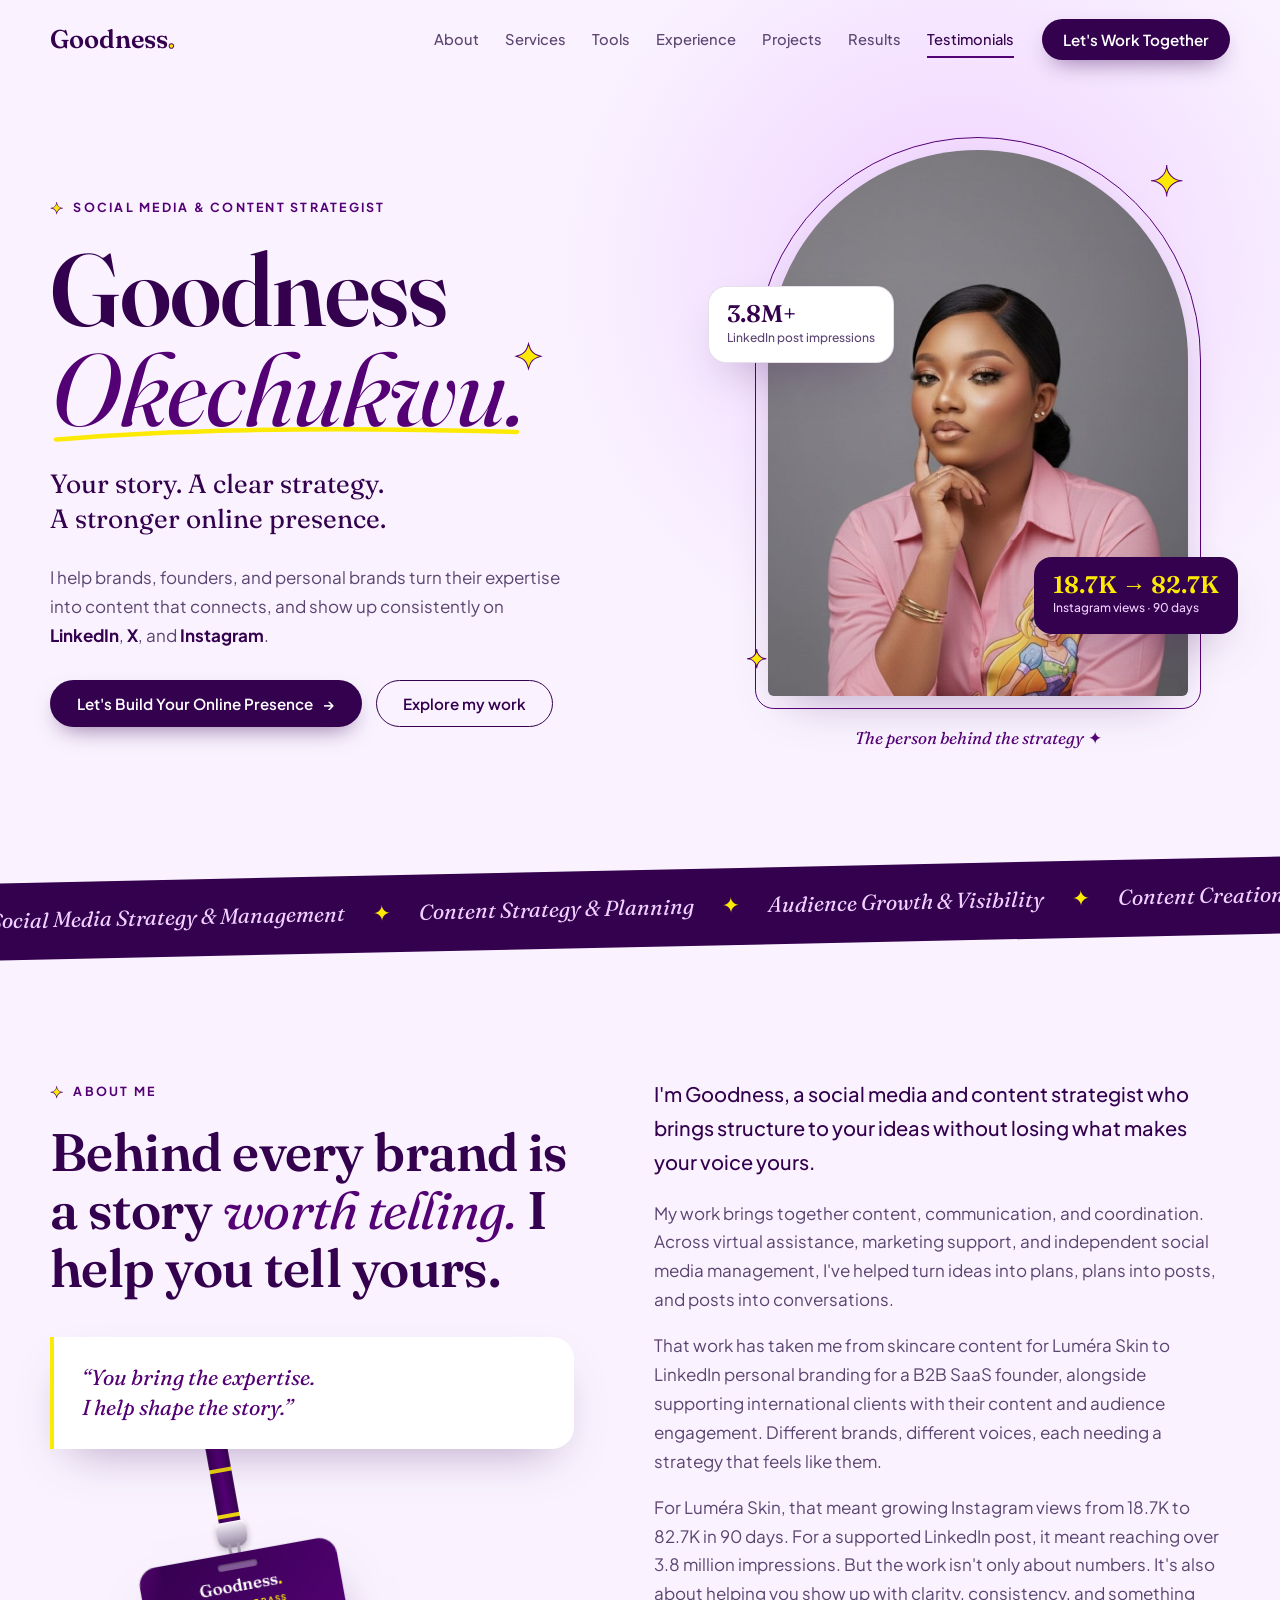
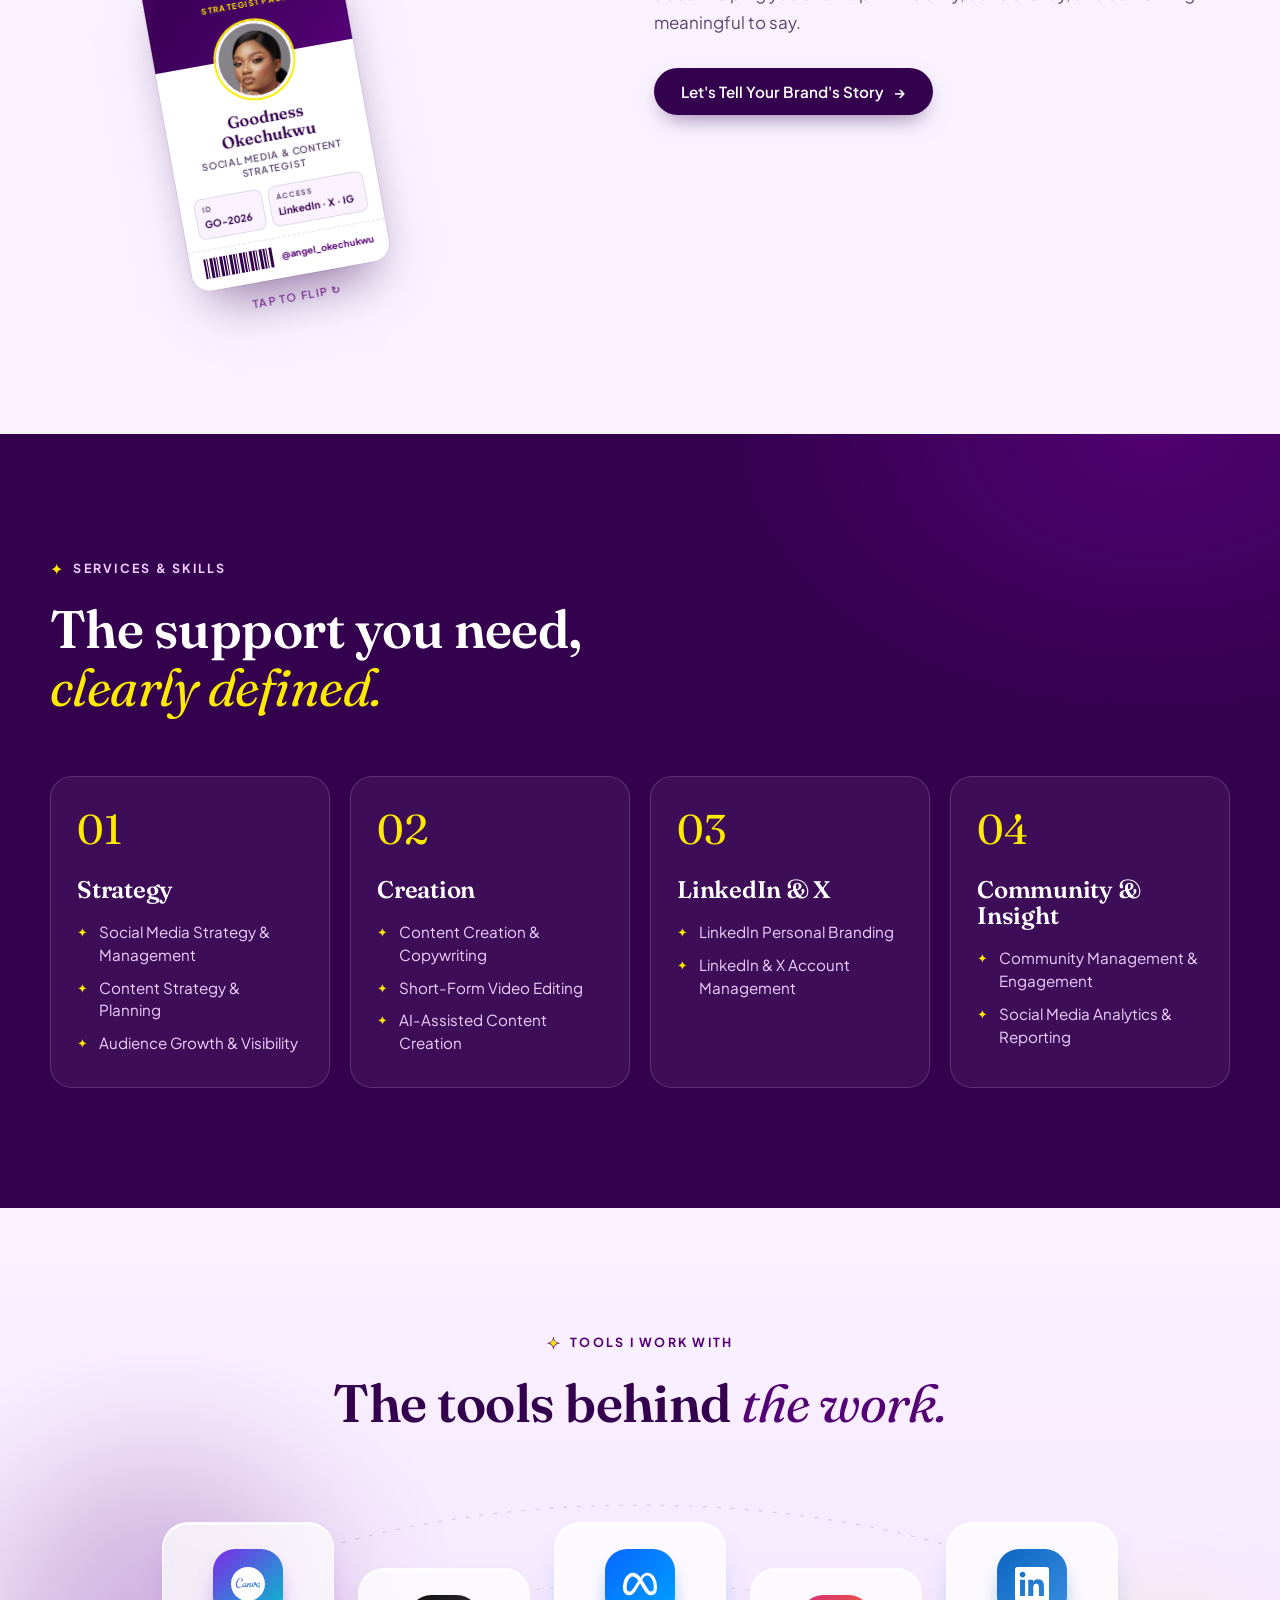
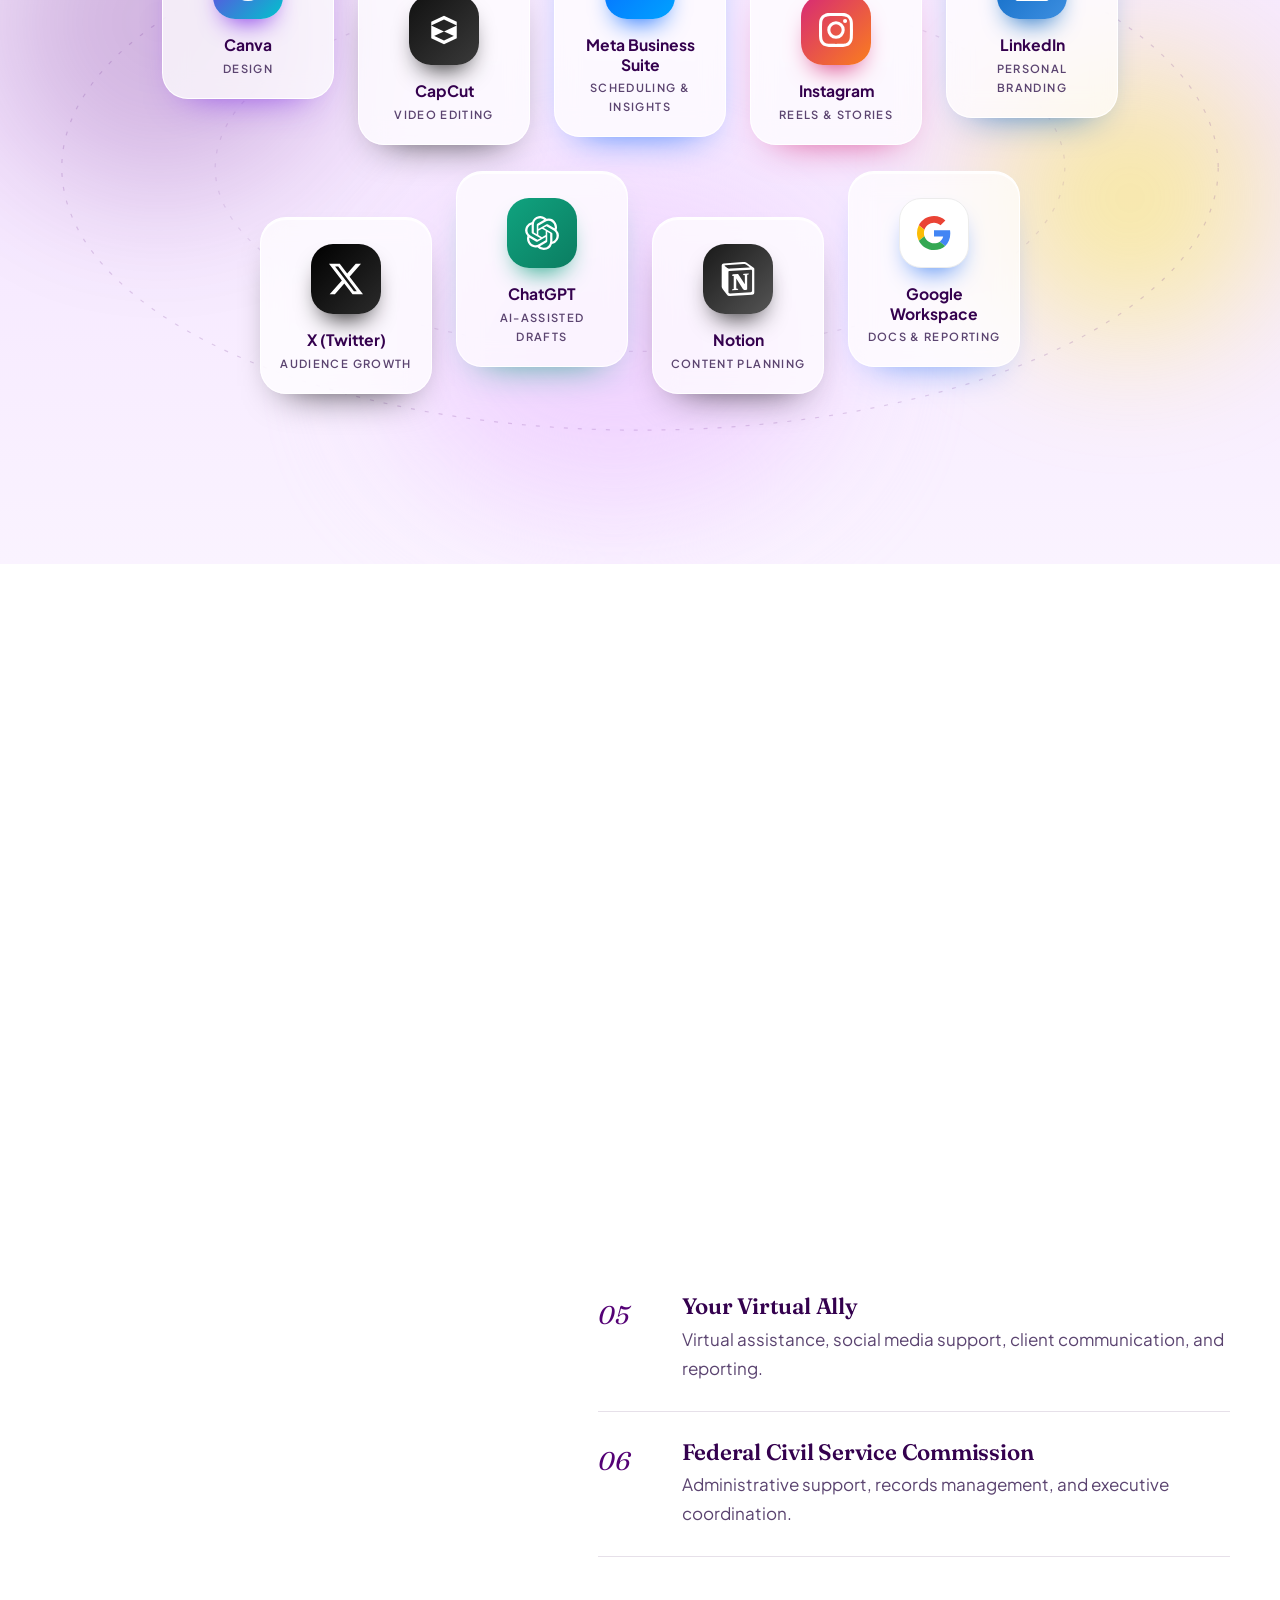
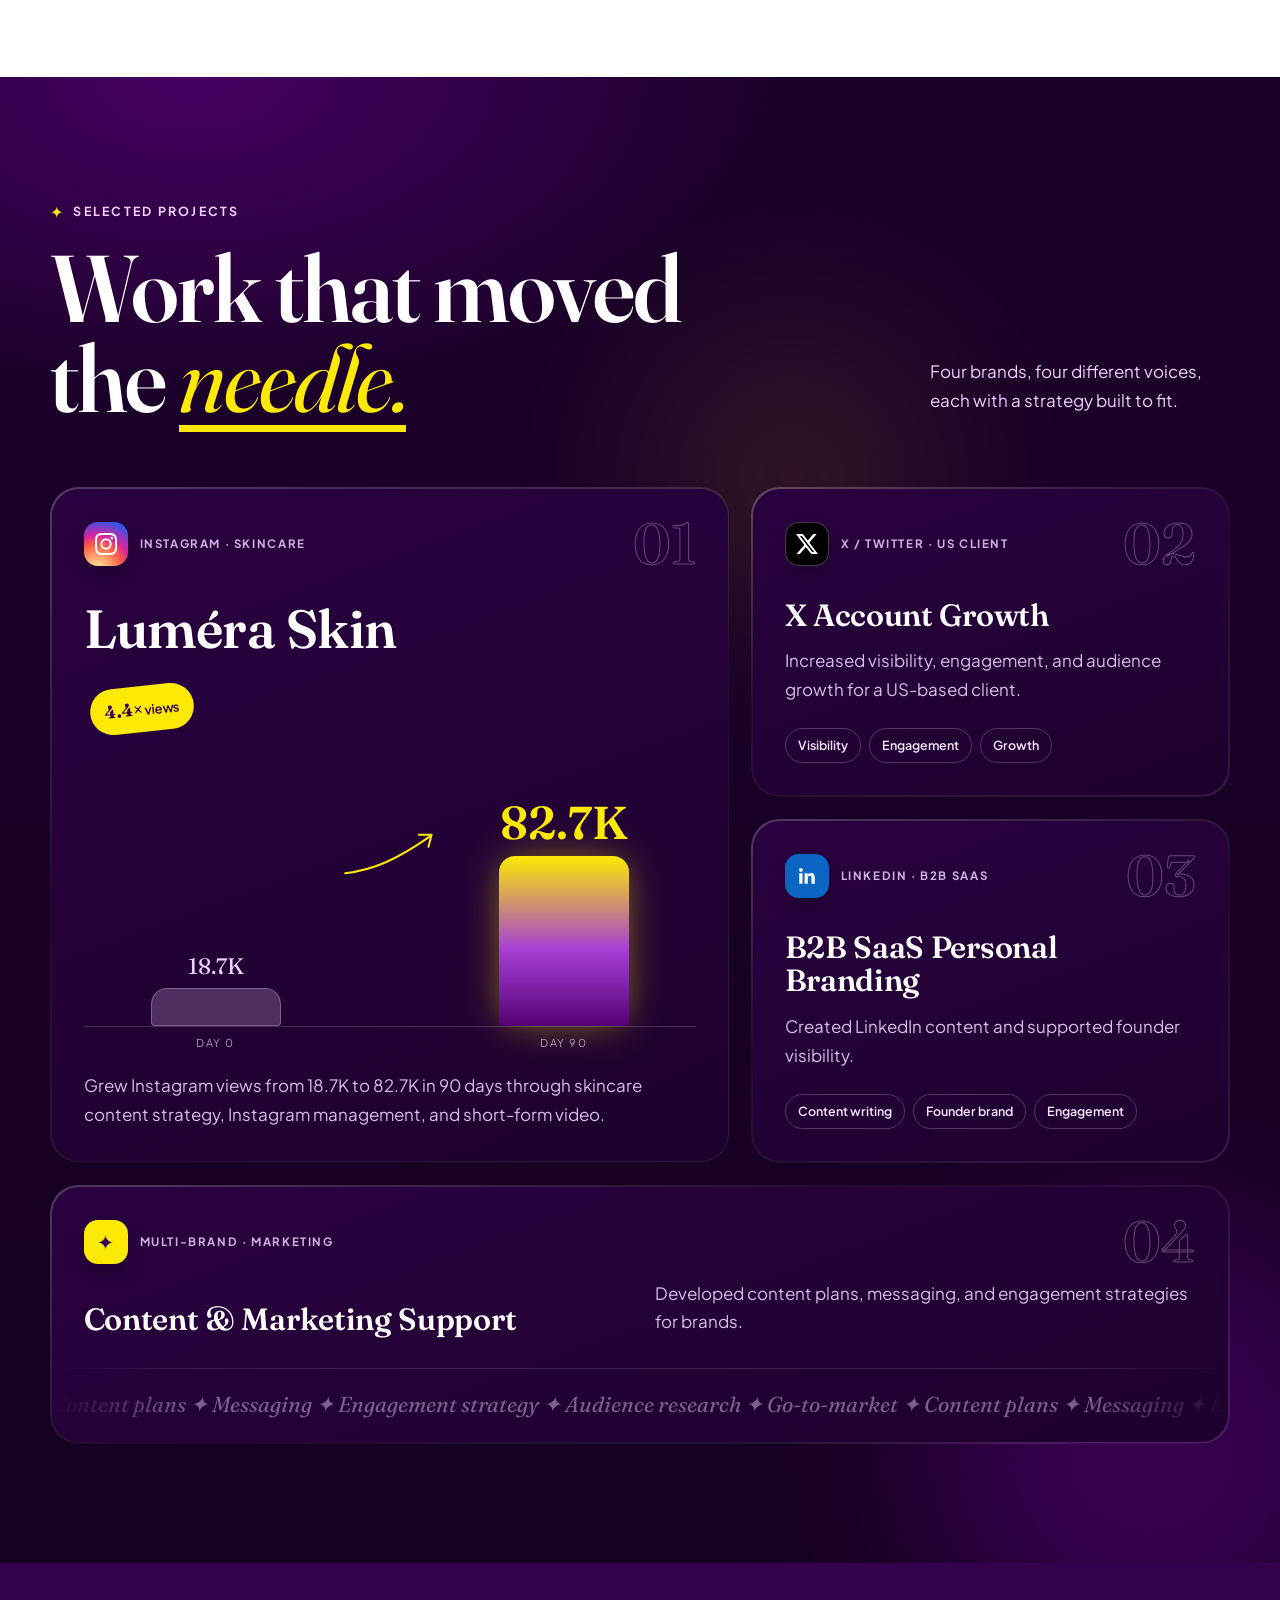
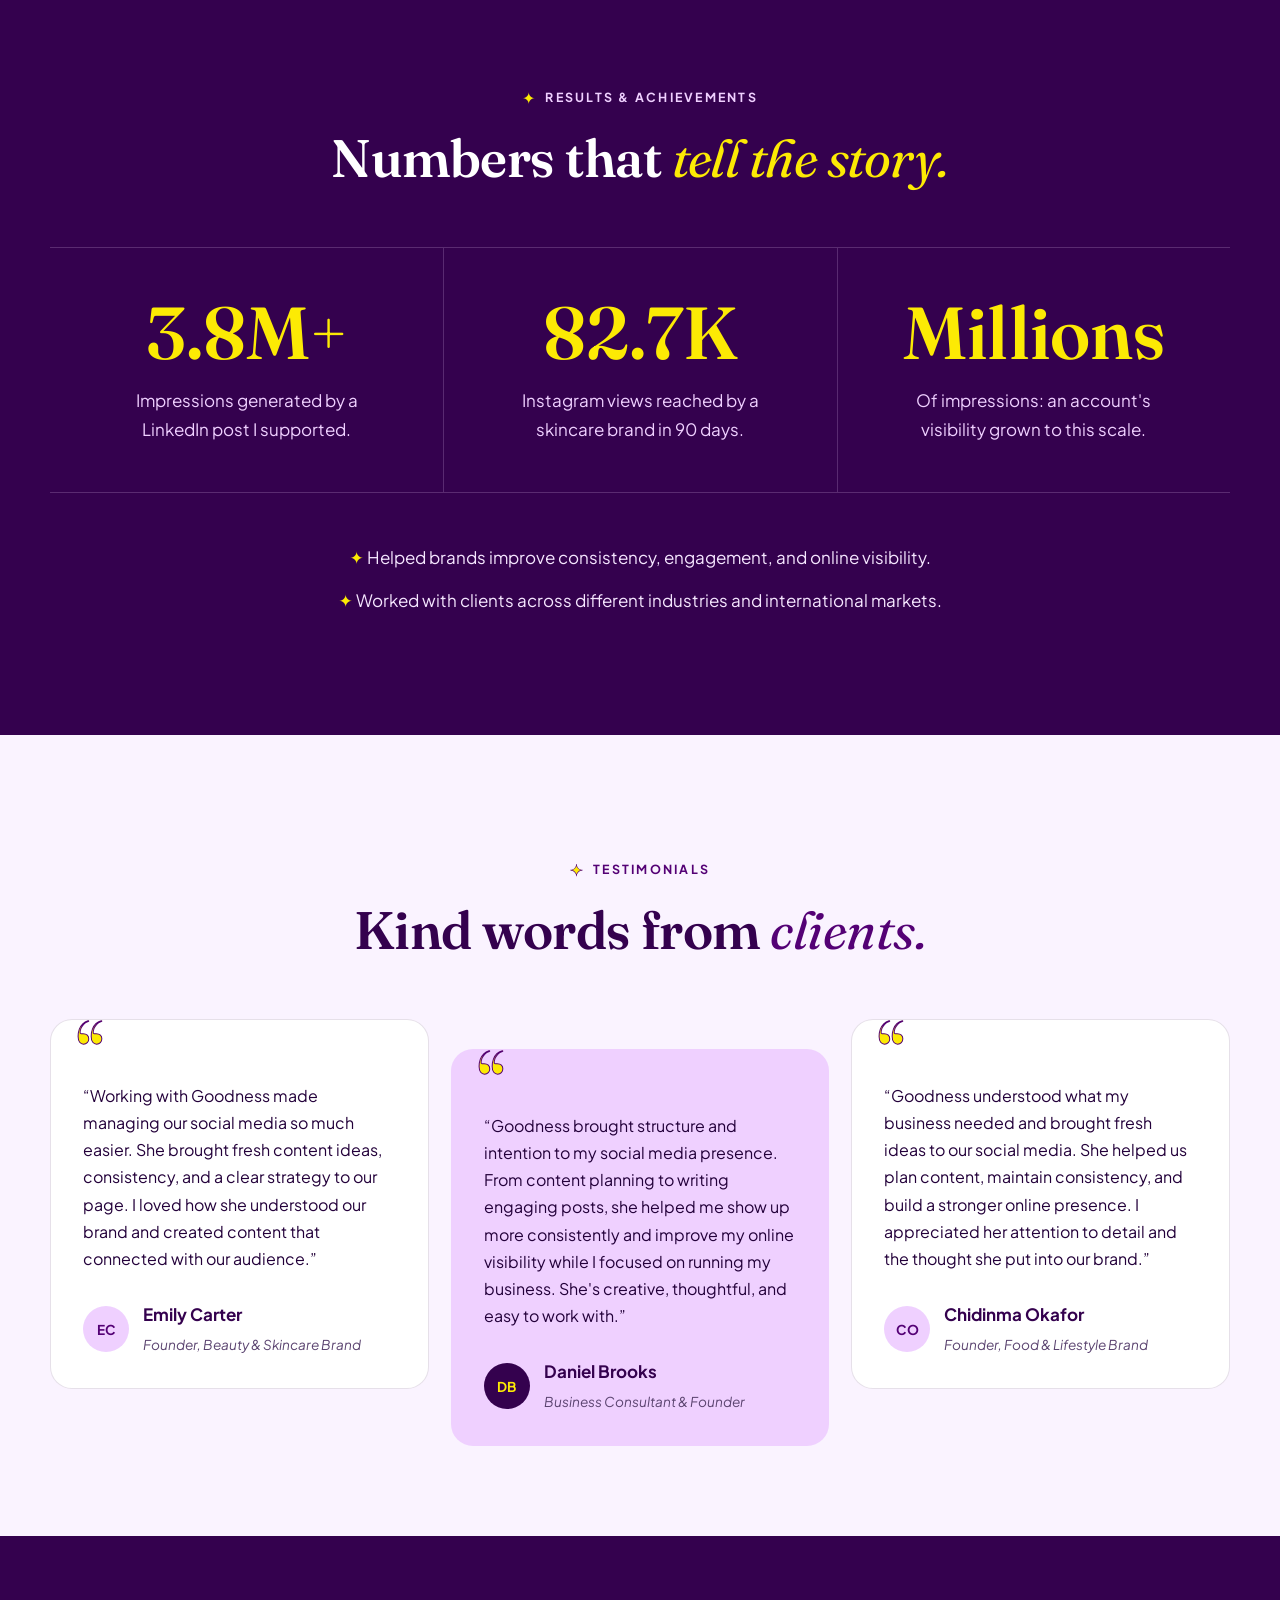
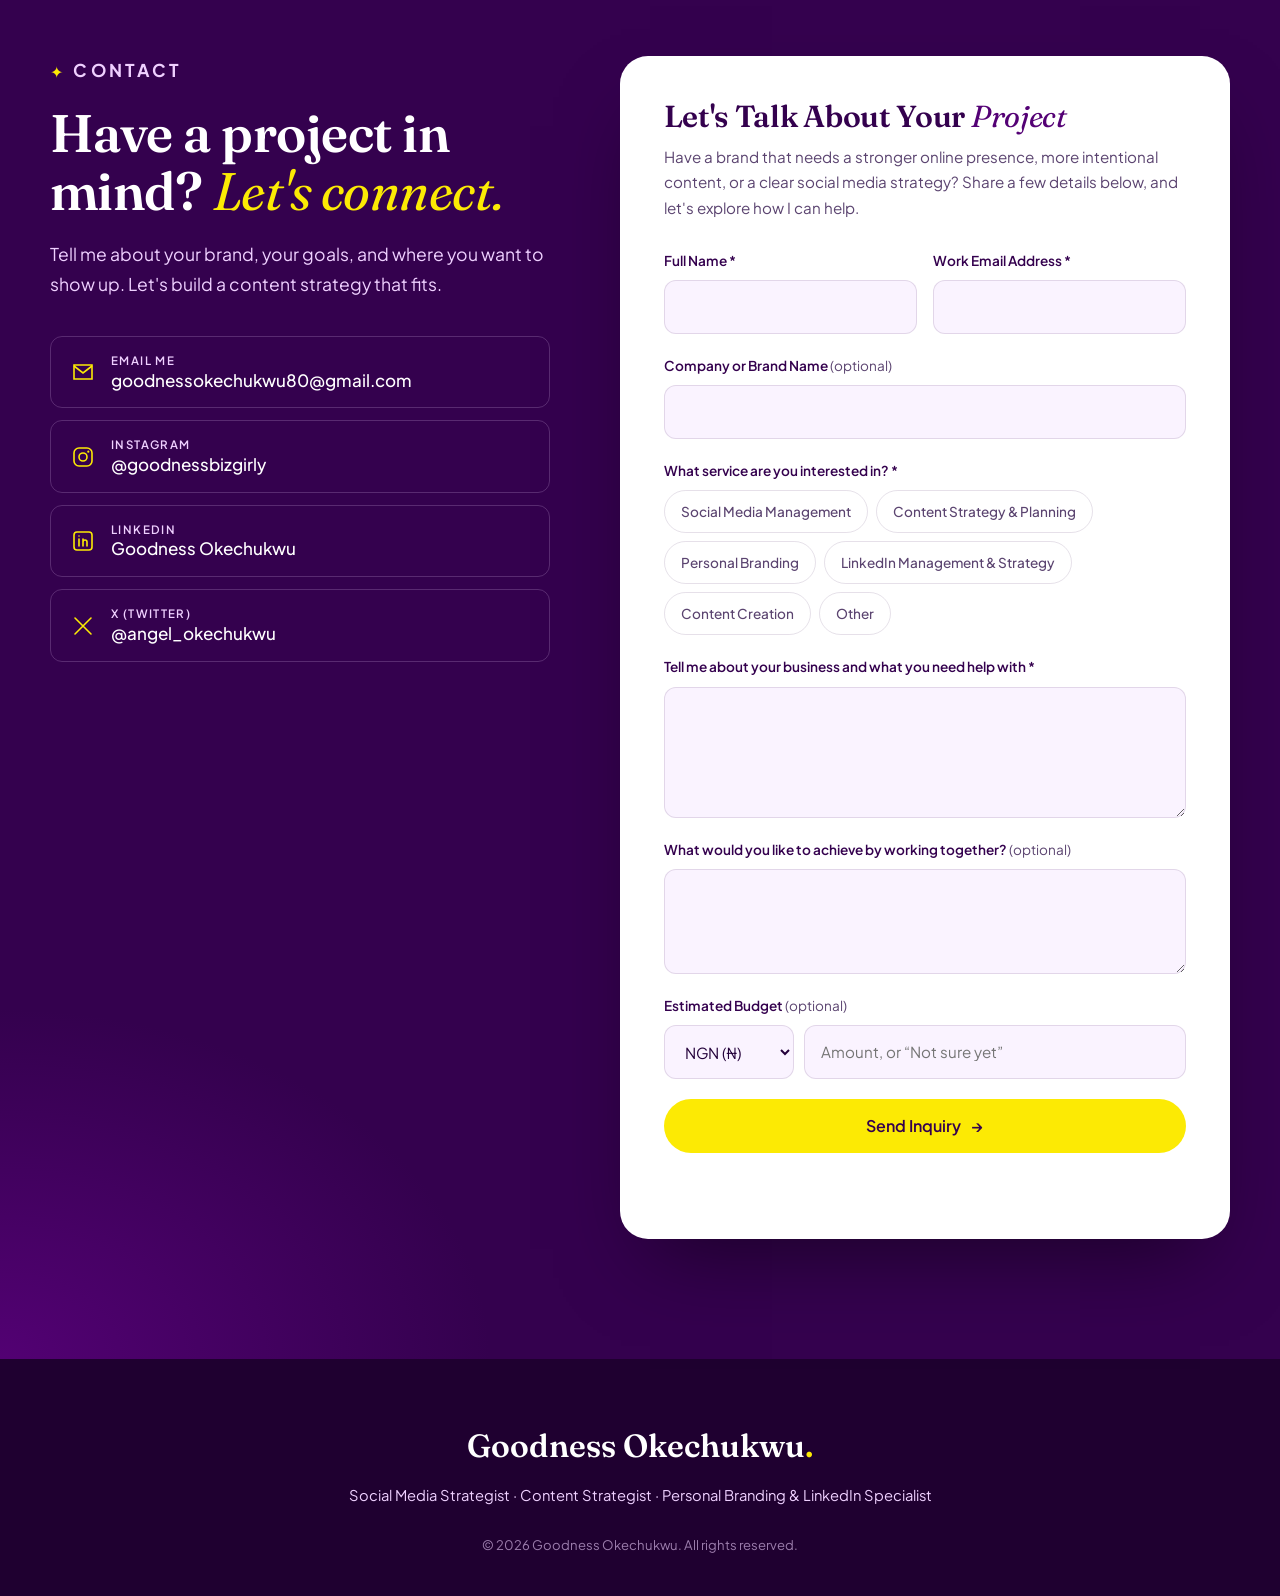
==== commit 14da59df: "ID card: tap to flip, services list on the back Co-Authored-By: Claude Opus 5.5 <noreply@anthropic.c" ====
--- a/index.html
+++ b/index.html
@@ -121,7 +121,9 @@
             <div class="lanyard__swing" id="lanyardSwing">
               <span class="lanyard__strap" aria-hidden="true"></span>
               <span class="lanyard__clip" aria-hidden="true"></span>
-              <div class="idcard" id="idcard" role="img" aria-label="ID card: Goodness Okechukwu, Social Media and Content Strategist, @angel_okechukwu">
+              <div class="idcard" id="idcard" role="button" tabindex="0" aria-pressed="false" aria-label="ID card for Goodness Okechukwu, Social Media and Content Strategist. Press to flip and see services.">
+                <div class="idcard__flipper">
+                <div class="idcard__face idcard__face--front">
                 <span class="idcard__slot" aria-hidden="true"></span>
                 <div class="idcard__head">
                   <span class="idcard__brand">Goodness<span>.</span></span>
@@ -141,7 +143,24 @@
                   <span class="idcard__handle">@angel_okechukwu</span>
                 </div>
                 <span class="idcard__shine" aria-hidden="true"></span>
-              </div>
+                </div>
+                <div class="idcard__face idcard__face--back">
+                  <span class="idcard__slot" aria-hidden="true"></span>
+                  <div class="idcard__back-head">
+                    <span class="idcard__brand">Goodness<span>.</span></span>
+                    <span class="idcard__pass">Services</span>
+                  </div>
+                  <ol class="idcard__services">
+                    <li><b>01</b><span><strong>Strategy</strong>Social media strategy · Content planning · Audience growth</span></li>
+                    <li><b>02</b><span><strong>Creation</strong>Copywriting · Short-form video · AI-assisted content</span></li>
+                    <li><b>03</b><span><strong>LinkedIn &amp; X</strong>Personal branding · Account management</span></li>
+                    <li><b>04</b><span><strong>Community &amp; Insight</strong>Engagement · Analytics &amp; reporting</span></li>
+                  </ol>
+                  <a class="idcard__cta" href="#contact">Let's work together →</a>
+                </div>
+                </div>
+              </div>
+              <span class="idcard__hint" aria-hidden="true">Tap to flip ↻</span>
             </div>
           </div>
           </div>
--- a/styles.css
+++ b/styles.css
@@ -689,10 +689,40 @@
 .lanyard__clip::after { content: ""; position: absolute; left: 50%; bottom: -10px; width: 12px; height: 14px; margin-left: -6px; border: 3px solid #a99db5; border-top: 0; border-radius: 0 0 8px 8px; }
 
 .idcard {
-  position: relative; width: var(--card-w); margin-top: 6px;
-  background: #fff; border-radius: 18px; overflow: hidden;
+  position: relative; width: var(--card-w); margin-top: 6px; perspective: 900px;
+  pointer-events: auto; cursor: grab; touch-action: none; user-select: none; -webkit-user-select: none;
+  border-radius: 18px;
+}
+.idcard:focus-visible { outline: 3px solid var(--yellow); outline-offset: 4px; }
+.idcard__flipper {
+  position: relative; transform-style: preserve-3d;
+  transition: transform .9s cubic-bezier(.3, 1.25, .45, 1);
+}
+.idcard.is-flipped .idcard__flipper { transform: rotateY(180deg); }
+.idcard__face {
+  position: relative; background: #fff; border-radius: 18px; overflow: hidden;
   box-shadow: 0 30px 50px -20px rgba(52,1,78,.55), 0 0 0 1px rgba(52,1,78,.08);
-  pointer-events: auto; cursor: grab; touch-action: none; user-select: none;
+  -webkit-backface-visibility: hidden; backface-visibility: hidden;
+}
+.idcard__face--back {
+  position: absolute; inset: 0; transform: rotateY(180deg);
+  display: flex; flex-direction: column;
+  background: linear-gradient(165deg, var(--royal) 0%, var(--rich) 100%); color: #fff;
+}
+.idcard__back-head { display: flex; flex-direction: column; align-items: center; gap: 4px; padding: 24px 14px 10px; border-bottom: 1px solid rgba(239,208,255,.18); }
+.idcard__services { list-style: none; margin: 0; padding: 10px 14px 0; display: grid; gap: 7px; flex: 1; align-content: start; }
+.idcard__services li { display: grid; grid-template-columns: 20px 1fr; gap: 6px; align-items: start; }
+.idcard__services b { font-family: var(--font-display); font-size: .78rem; color: var(--yellow); line-height: 1.3; }
+.idcard__services span { font-size: .56rem; line-height: 1.4; color: var(--lavender); }
+.idcard__services strong { display: block; font-family: var(--font-display); font-size: .8rem; font-weight: 600; color: #fff; line-height: 1.2; margin-bottom: 1px; }
+.idcard__cta {
+  margin: 10px 14px 14px; padding: 8px 10px; border-radius: 999px; text-align: center;
+  background: var(--yellow); color: var(--royal); font-size: .62rem; font-weight: 700;
+}
+.idcard__cta:hover { background: #fff27a; }
+.idcard__hint {
+  margin-top: 12px; font-size: .68rem; font-weight: 600; letter-spacing: .12em; text-transform: uppercase;
+  color: var(--rich); opacity: .75; white-space: nowrap;
 }
 .idcard:active { cursor: grabbing; }
 .idcard__slot { position: absolute; top: 9px; left: 50%; width: 40px; height: 7px; margin-left: -20px; border-radius: 99px; background: rgba(255,255,255,.35); box-shadow: inset 0 1px 2px rgba(0,0,0,.4); z-index: 2; }
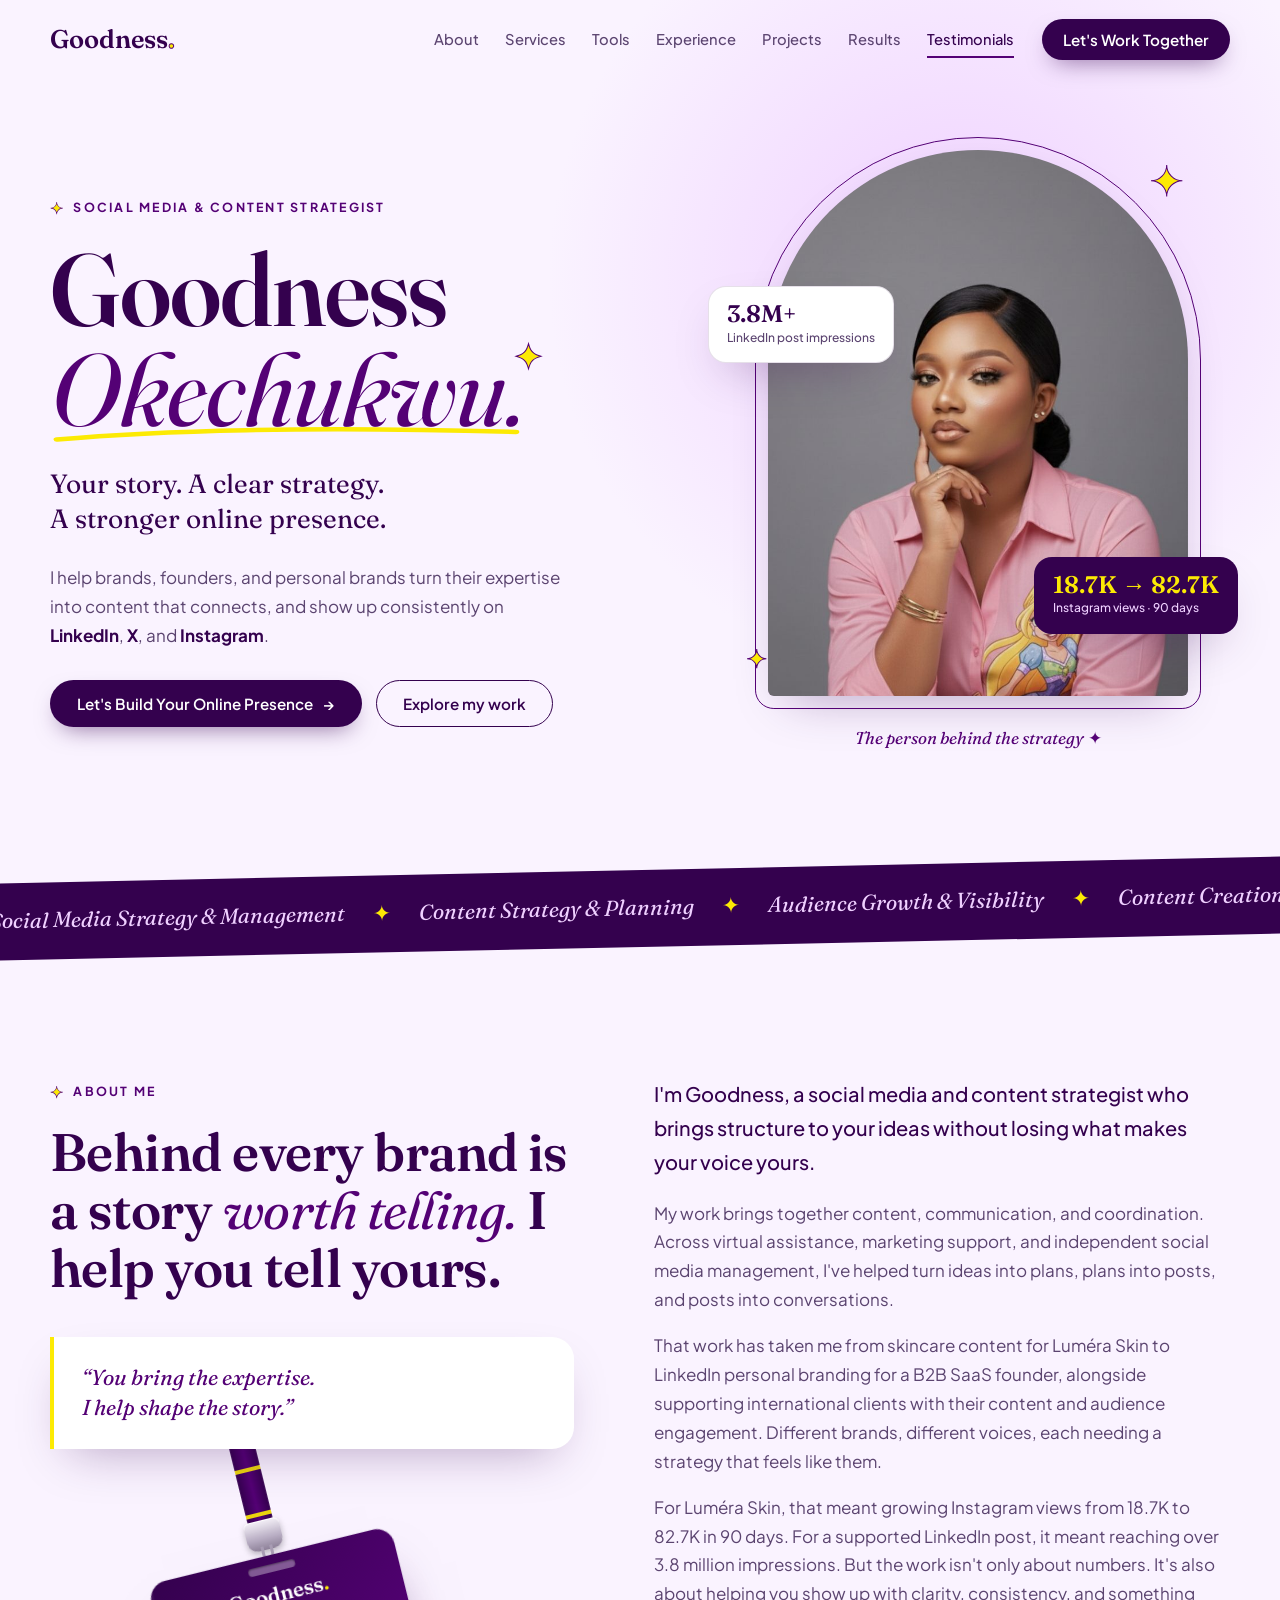
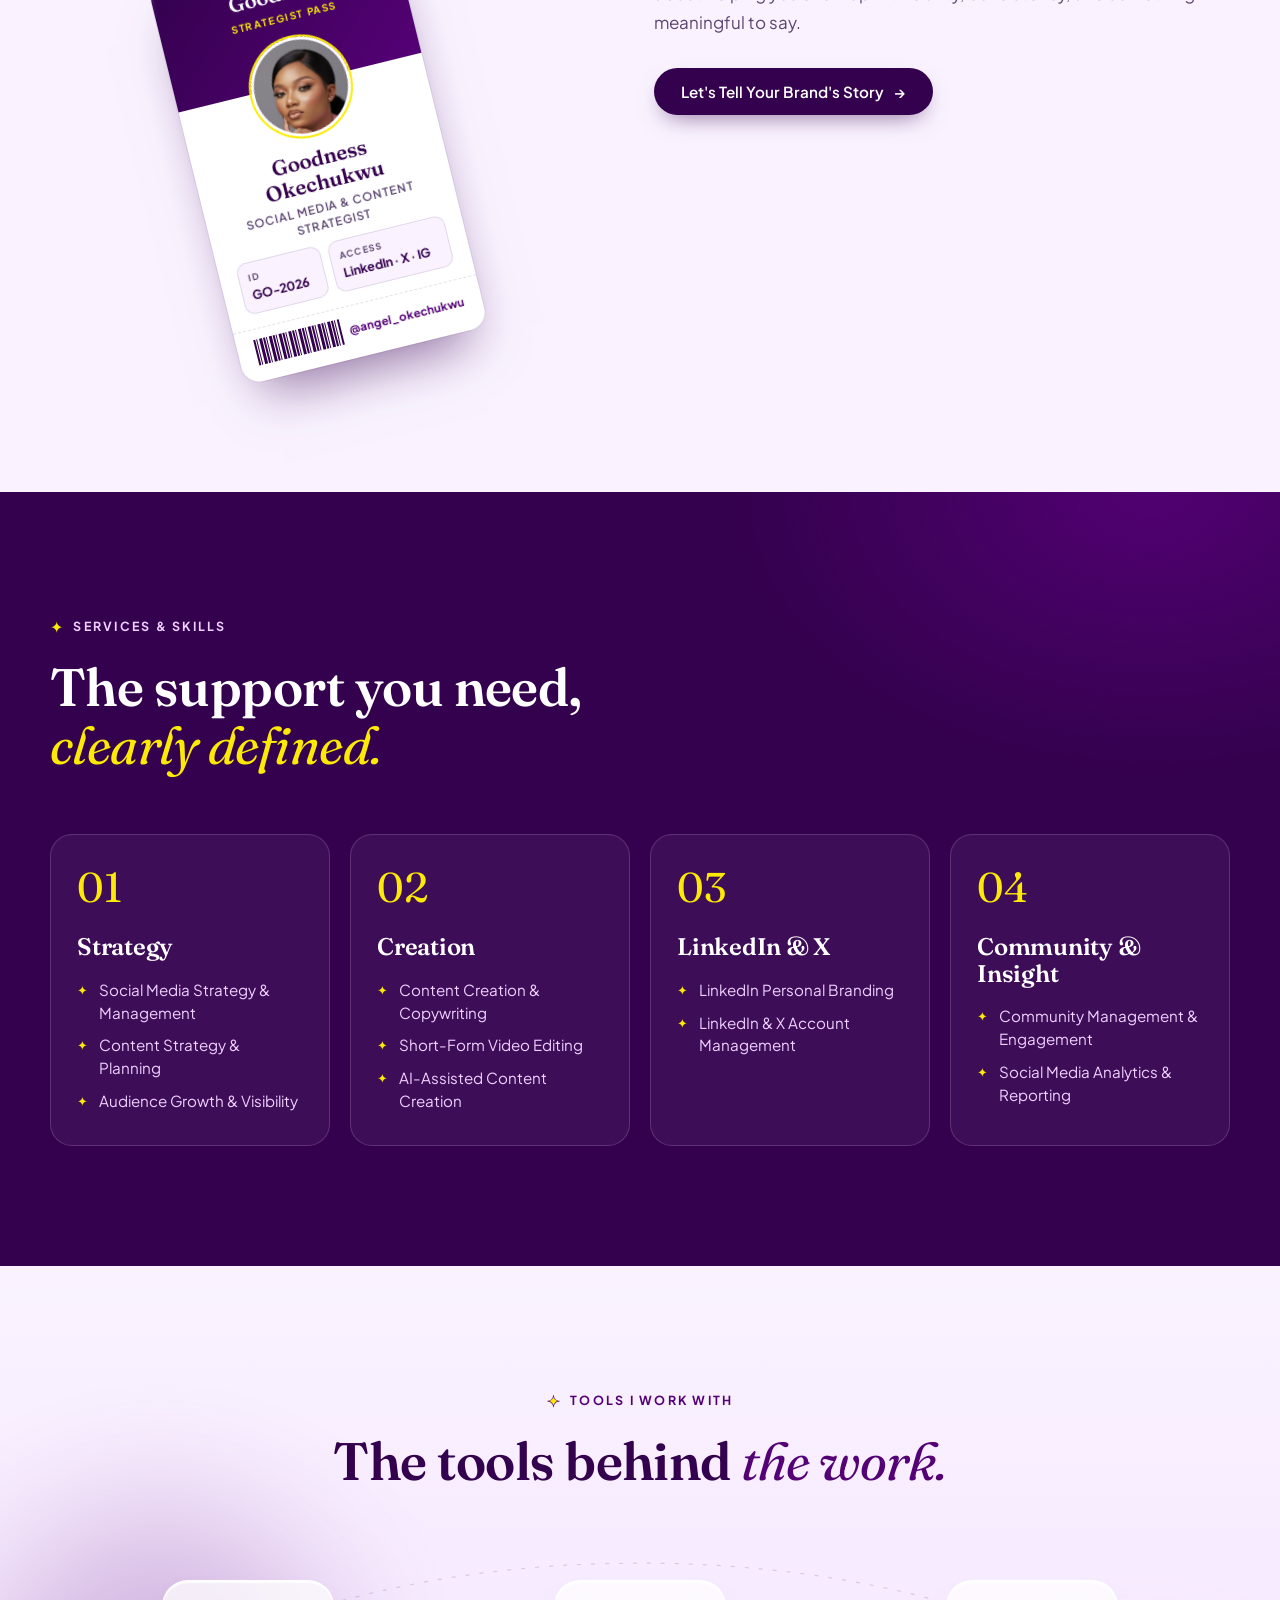
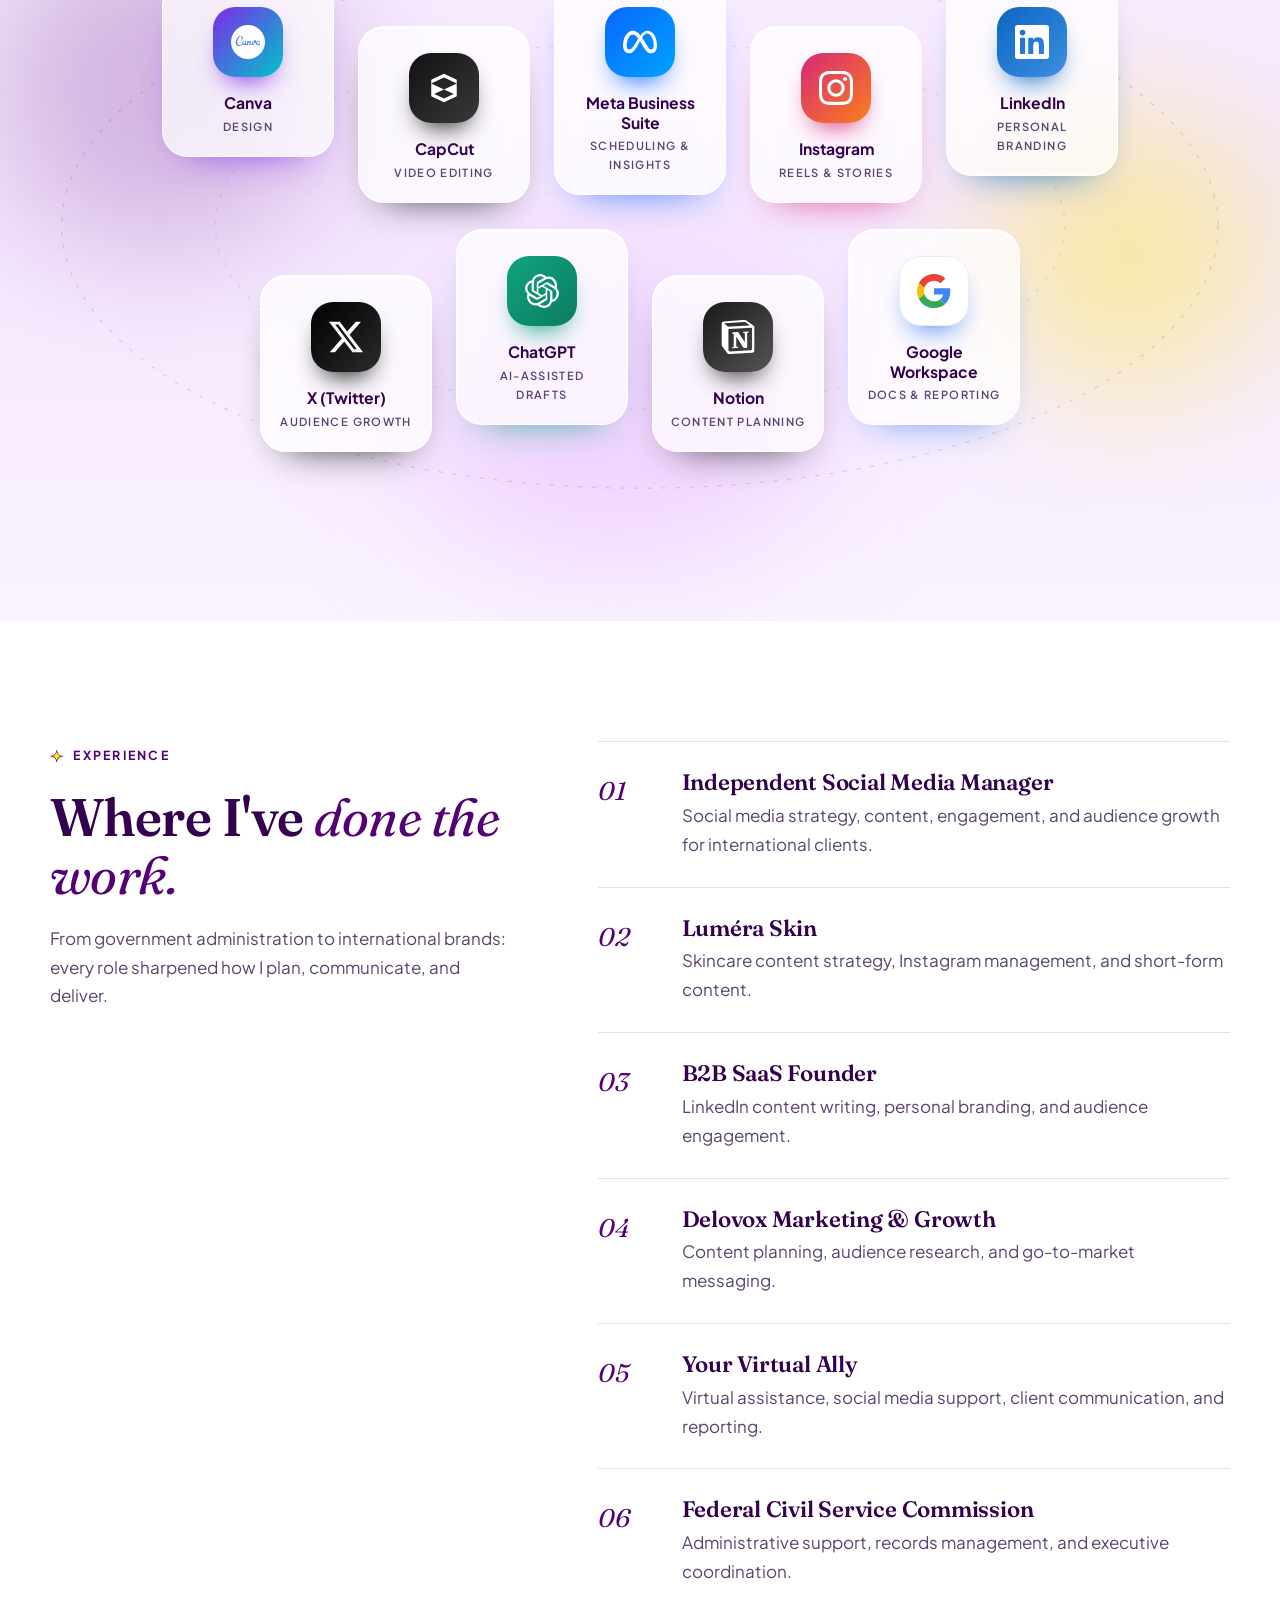
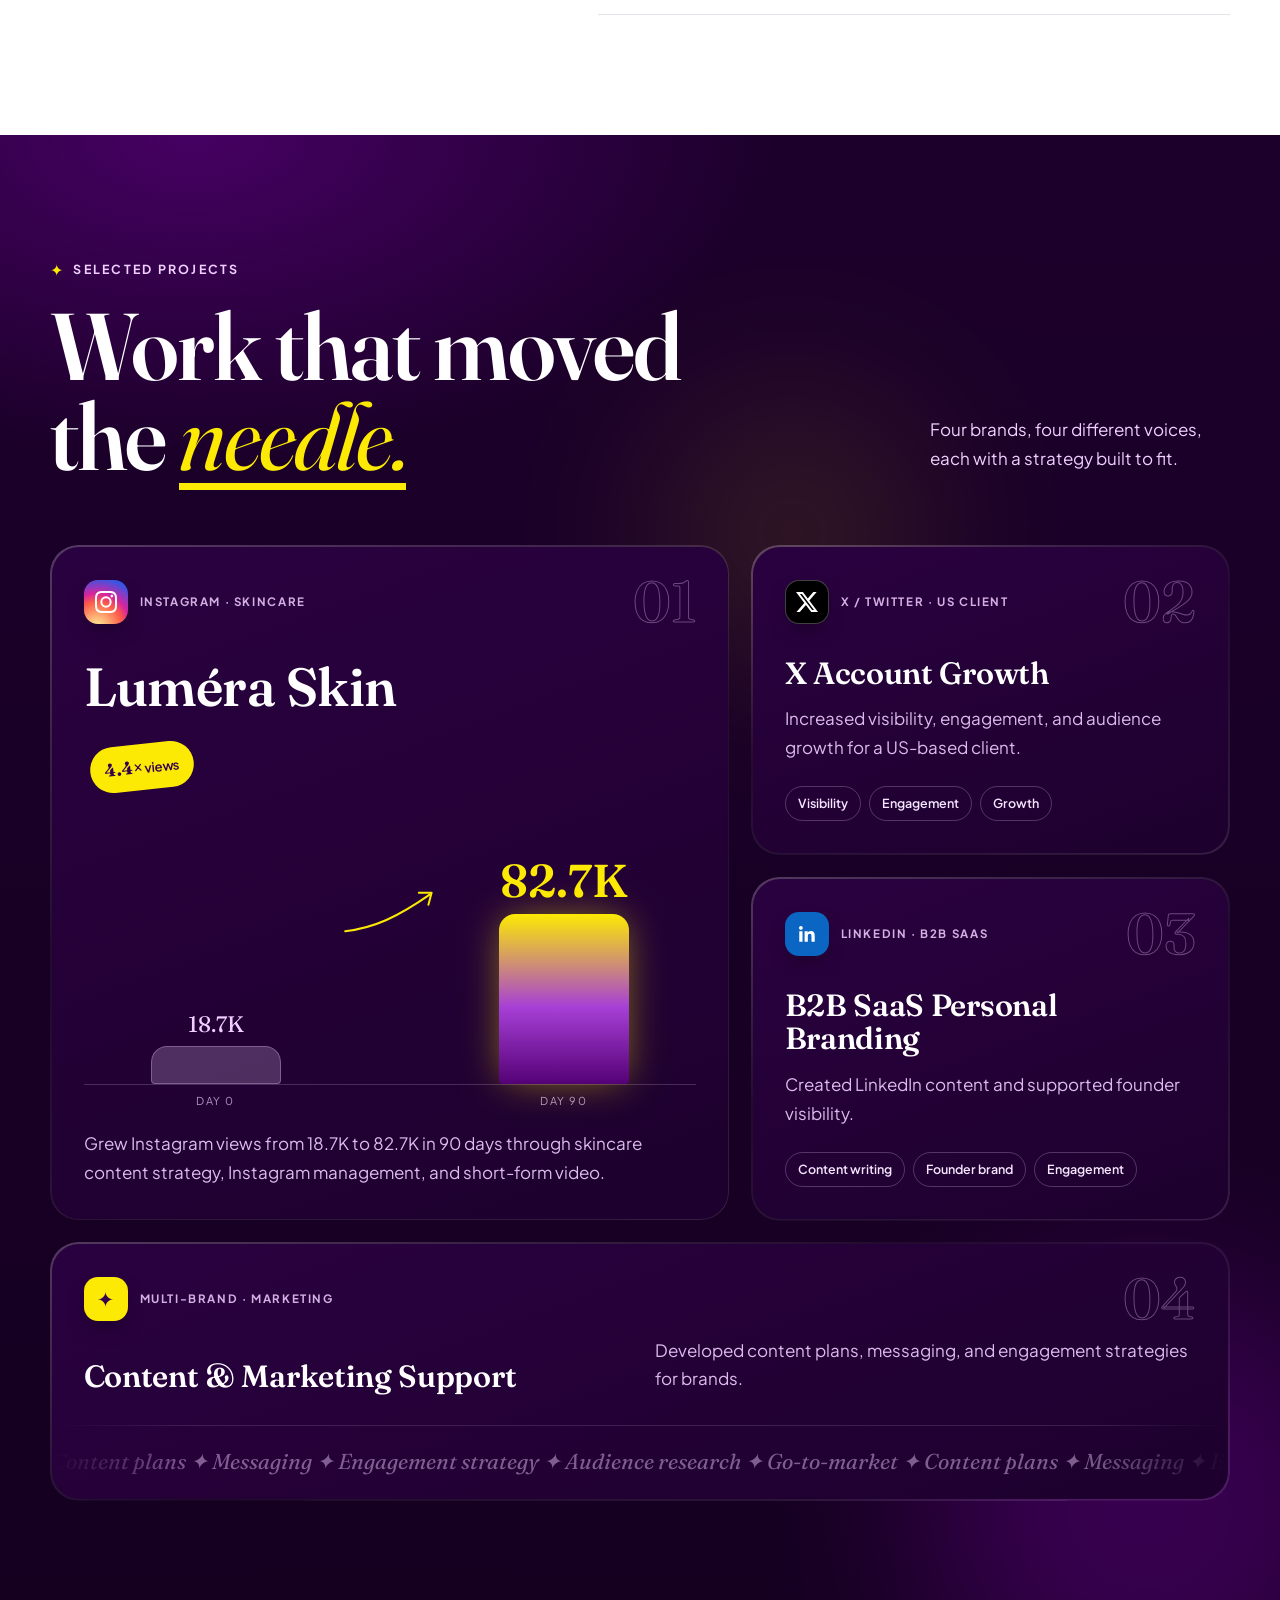
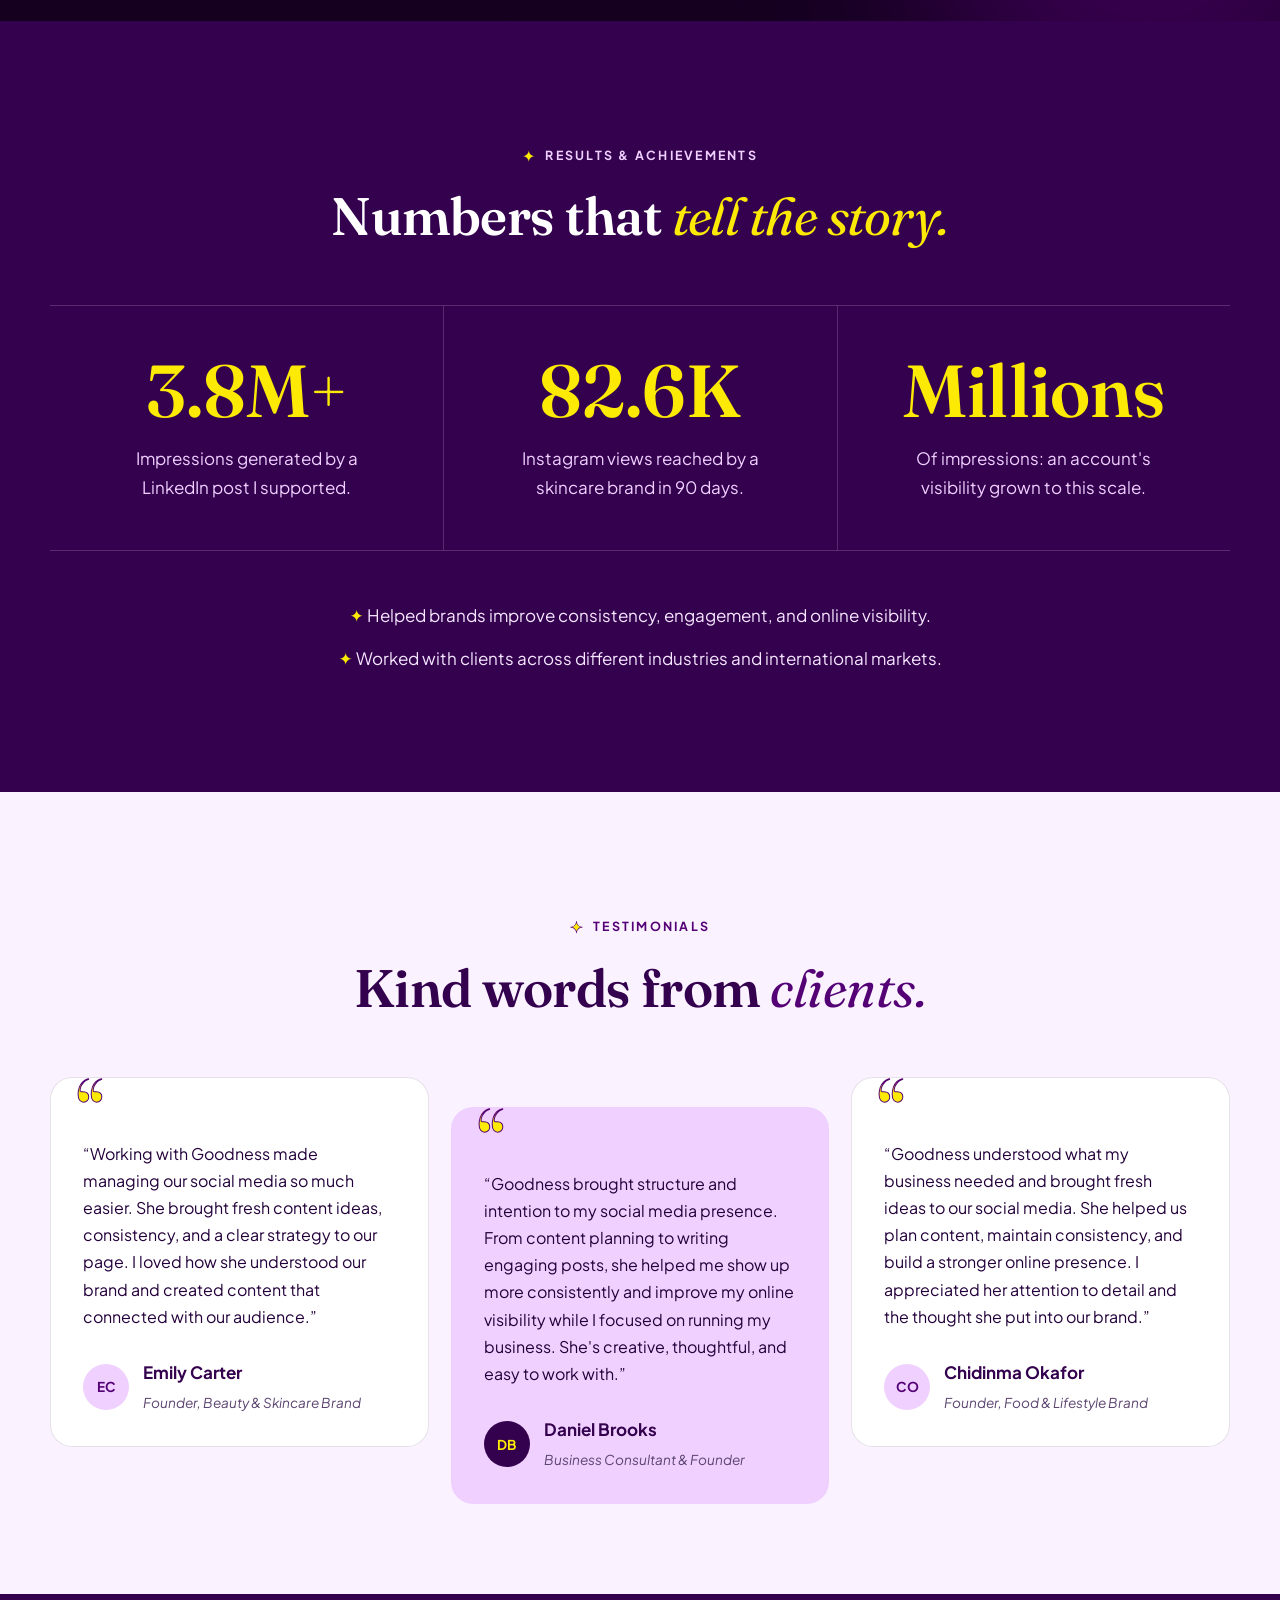
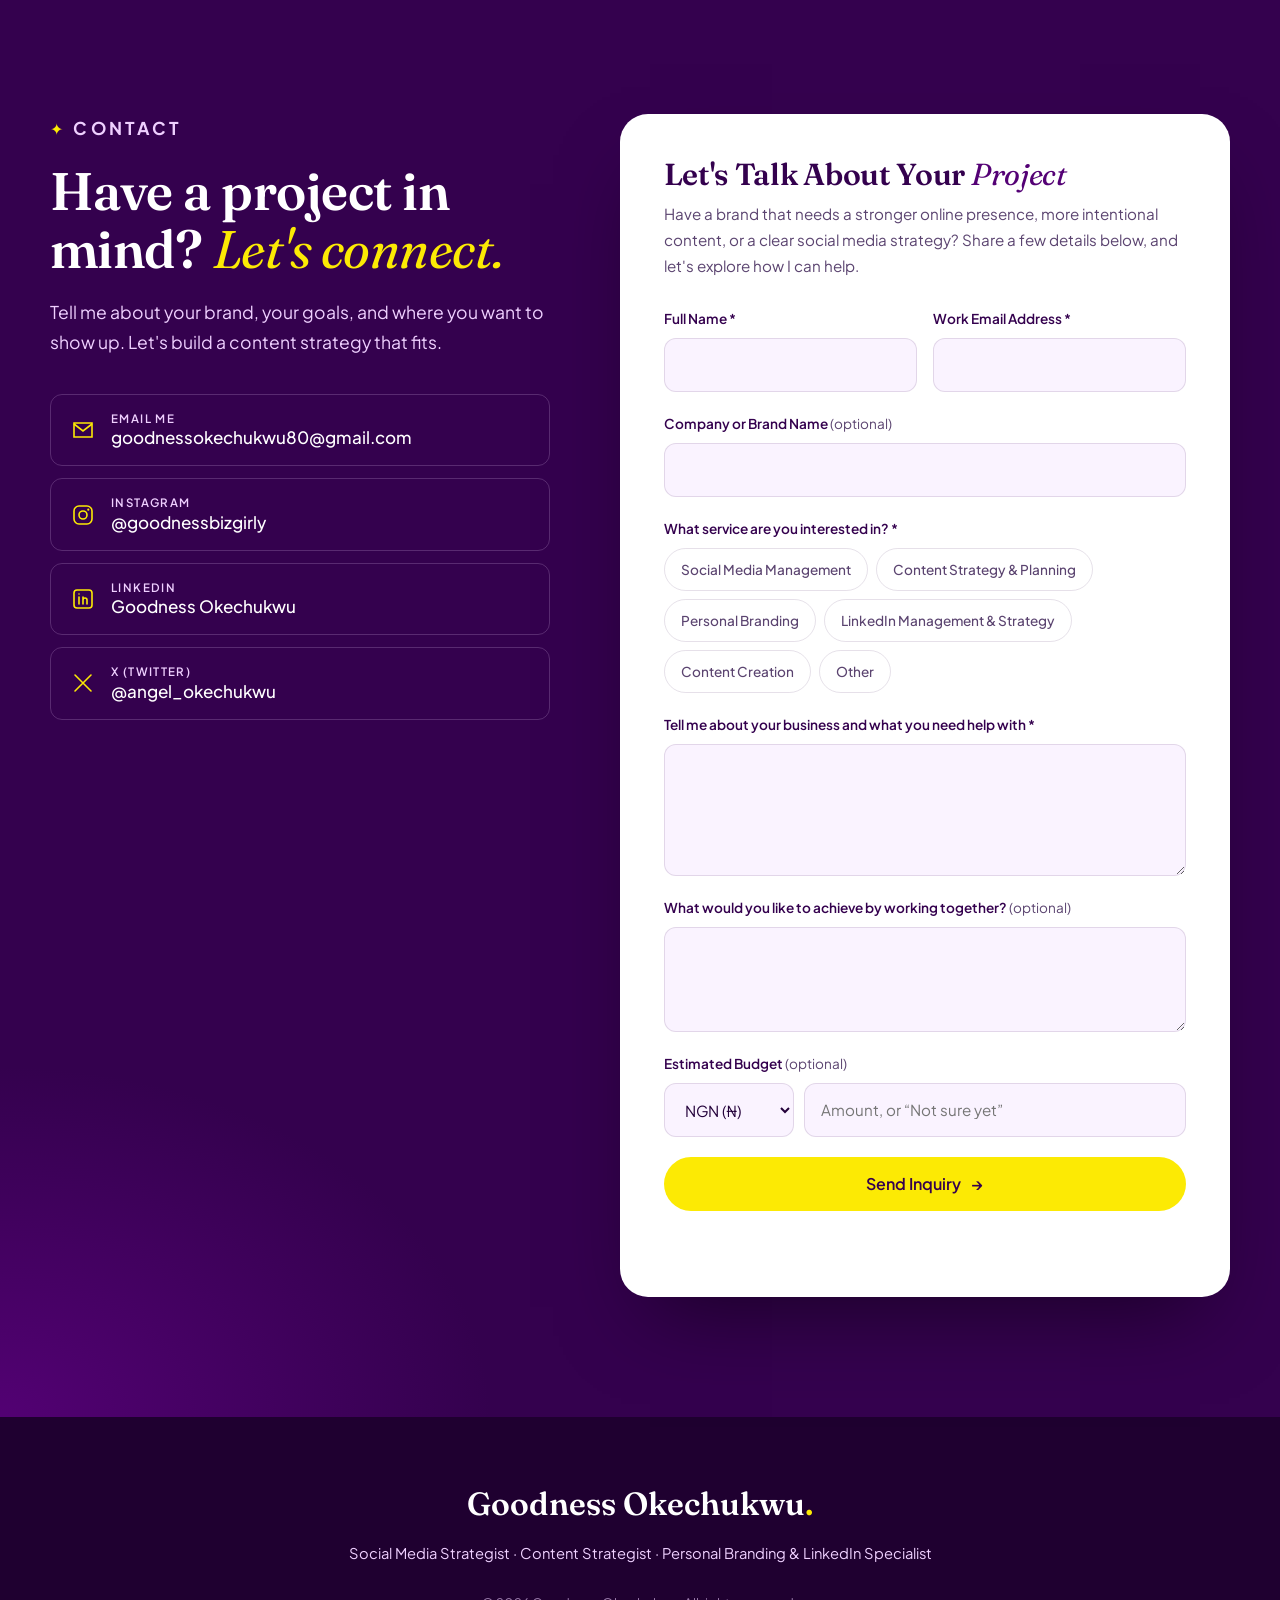
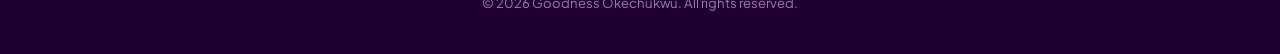
==== commit 8f981f5d: "ID card: remove flip hint text Co-Authored-By: Claude Opus 5.5 <noreply@anthropic.com>" ====
--- a/index.html
+++ b/index.html
@@ -160,7 +160,6 @@
                 </div>
                 </div>
               </div>
-              <span class="idcard__hint" aria-hidden="true">Tap to flip ↻</span>
             </div>
           </div>
           </div>
--- a/styles.css
+++ b/styles.css
@@ -654,7 +654,7 @@
 
 /* ---------- Lanyard + ID card ---------- */
 .lanyard {
-  --card-w: 200px;
+  --card-w: 250px;
   --strap: 90px;
   position: relative; z-index: 1;
   width: var(--card-w);
@@ -673,7 +673,7 @@
   box-shadow: 0 2px 5px rgba(52,1,78,.35);
 }
 .lanyard__strap {
-  width: 22px; height: var(--strap);
+  width: 26px; height: var(--strap);
   background:
     repeating-linear-gradient(180deg, transparent 0 34px, rgba(252,234,4,.9) 34px 38px, transparent 38px 46px),
     linear-gradient(90deg, var(--royal), var(--rich) 50%, var(--royal));
@@ -681,7 +681,7 @@
   box-shadow: inset 0 0 0 1px rgba(255,255,255,.08);
 }
 .lanyard__clip {
-  width: 30px; height: 26px; margin-top: -2px; border-radius: 6px 6px 10px 10px;
+  width: 36px; height: 30px; margin-top: -2px; border-radius: 6px 6px 10px 10px;
   background: linear-gradient(180deg, #f4f0f7, #b9aec4 60%, #8e8199);
   box-shadow: 0 3px 6px rgba(0,0,0,.25), inset 0 1px 0 #fff;
   position: relative;
@@ -696,8 +696,14 @@
 .idcard:focus-visible { outline: 3px solid var(--yellow); outline-offset: 4px; }
 .idcard__flipper {
   position: relative; transform-style: preserve-3d;
-  transition: transform .9s cubic-bezier(.3, 1.25, .45, 1);
-}
+  transition: transform .8s cubic-bezier(.45, .05, .55, .95);   /* symmetric: edge-on exactly at .4s */
+}
+/* Swap faces at the halfway point so nothing ghosts through mid-turn */
+.idcard__face--front { visibility: visible; transition: visibility 0s .4s; }
+.idcard__face--back  { visibility: hidden;  transition: visibility 0s .4s; }
+.idcard.is-flipped .idcard__face--front { visibility: hidden; }
+.idcard.is-flipped .idcard__face--back  { visibility: visible; }
+.idcard__face * { -webkit-backface-visibility: hidden; backface-visibility: hidden; }
 .idcard.is-flipped .idcard__flipper { transform: rotateY(180deg); }
 .idcard__face {
   position: relative; background: #fff; border-radius: 18px; overflow: hidden;
@@ -709,15 +715,15 @@
   display: flex; flex-direction: column;
   background: linear-gradient(165deg, var(--royal) 0%, var(--rich) 100%); color: #fff;
 }
-.idcard__back-head { display: flex; flex-direction: column; align-items: center; gap: 4px; padding: 24px 14px 10px; border-bottom: 1px solid rgba(239,208,255,.18); }
-.idcard__services { list-style: none; margin: 0; padding: 10px 14px 0; display: grid; gap: 7px; flex: 1; align-content: start; }
-.idcard__services li { display: grid; grid-template-columns: 20px 1fr; gap: 6px; align-items: start; }
-.idcard__services b { font-family: var(--font-display); font-size: .78rem; color: var(--yellow); line-height: 1.3; }
-.idcard__services span { font-size: .56rem; line-height: 1.4; color: var(--lavender); }
-.idcard__services strong { display: block; font-family: var(--font-display); font-size: .8rem; font-weight: 600; color: #fff; line-height: 1.2; margin-bottom: 1px; }
+.idcard__back-head { display: flex; flex-direction: column; align-items: center; gap: 4px; padding: 30px 18px 12px; border-bottom: 1px solid rgba(239,208,255,.18); }
+.idcard__services { list-style: none; margin: 0; padding: 12px 18px 0; display: grid; gap: 9px; flex: 1; align-content: start; }
+.idcard__services li { display: grid; grid-template-columns: 24px 1fr; gap: 8px; align-items: start; }
+.idcard__services b { font-family: var(--font-display); font-size: .95rem; color: var(--yellow); line-height: 1.3; }
+.idcard__services span { font-size: .7rem; line-height: 1.4; color: var(--lavender); }
+.idcard__services strong { display: block; font-family: var(--font-display); font-size: 1rem; font-weight: 600; color: #fff; line-height: 1.2; margin-bottom: 2px; }
 .idcard__cta {
-  margin: 10px 14px 14px; padding: 8px 10px; border-radius: 999px; text-align: center;
-  background: var(--yellow); color: var(--royal); font-size: .62rem; font-weight: 700;
+  margin: 14px 18px 18px; padding: 11px 12px; border-radius: 999px; text-align: center;
+  background: var(--yellow); color: var(--royal); font-size: .78rem; font-weight: 700;
 }
 .idcard__cta:hover { background: #fff27a; }
 .idcard__hint {
@@ -725,44 +731,43 @@
   color: var(--rich); opacity: .75; white-space: nowrap;
 }
 .idcard:active { cursor: grabbing; }
-.idcard__slot { position: absolute; top: 9px; left: 50%; width: 40px; height: 7px; margin-left: -20px; border-radius: 99px; background: rgba(255,255,255,.35); box-shadow: inset 0 1px 2px rgba(0,0,0,.4); z-index: 2; }
+.idcard__slot { position: absolute; top: 9px; left: 50%; width: 48px; height: 8px; margin-left: -24px; border-radius: 99px; background: rgba(255,255,255,.35); box-shadow: inset 0 1px 2px rgba(0,0,0,.4); z-index: 2; }
 .idcard__head {
   display: flex; flex-direction: column; align-items: center; gap: 5px;
-  padding: 24px 14px 46px;
+  padding: 30px 18px 58px;
   background: linear-gradient(135deg, var(--royal), var(--rich));
   color: #fff;
 }
-.idcard__brand { font-family: var(--font-display); font-weight: 600; font-size: 1.05rem; line-height: 1; }
+.idcard__brand { font-family: var(--font-display); font-weight: 600; font-size: 1.3rem; line-height: 1; }
 .idcard__brand span { color: var(--yellow); }
-.idcard__pass { font-size: .5rem; font-weight: 700; letter-spacing: .16em; text-transform: uppercase; color: var(--yellow); }
-.idcard__body { padding: 14px 14px 10px; text-align: center; }
+.idcard__pass { font-size: .62rem; font-weight: 700; letter-spacing: .16em; text-transform: uppercase; color: var(--yellow); }
+.idcard__body { padding: 16px 18px 14px; text-align: center; }
 .idcard__photo {
-  width: 78px; height: 78px; margin: -50px auto 10px; border-radius: 50%; overflow: hidden;
+  width: 100px; height: 100px; margin: -62px auto 12px; border-radius: 50%; overflow: hidden;
   border: 3px solid #fff; outline: 2px solid var(--yellow); background: var(--lavender);
   position: relative; z-index: 1;
 }
 .idcard__photo img { width: 100%; height: 100%; object-fit: cover; object-position: 50% 26%; transform: scale(1.9); transform-origin: 50% 32%; pointer-events: none; }
-.idcard__name { font-family: var(--font-display); font-weight: 600; font-size: 1.02rem; line-height: 1.15; color: var(--royal); margin: 0 0 4px; }
+.idcard__name { font-family: var(--font-display); font-weight: 600; font-size: 1.3rem; line-height: 1.15; color: var(--royal); margin: 0 0 6px; }
 .idcard__name em { color: var(--rich); }
-.idcard__role { font-size: .6rem; font-weight: 600; letter-spacing: .08em; text-transform: uppercase; color: var(--ink-soft); margin: 0 0 10px; line-height: 1.4; }
-.idcard__meta { display: grid; grid-template-columns: 1fr 1.4fr; gap: 6px; margin: 0; text-align: left; }
-.idcard__meta div { background: var(--lavender-50); border: 1px solid var(--line); border-radius: 8px; padding: 5px 7px; }
-.idcard__meta dt { font-size: .45rem; font-weight: 700; letter-spacing: .14em; text-transform: uppercase; color: var(--ink-soft); }
-.idcard__meta dd { margin: 0; font-size: .62rem; font-weight: 700; color: var(--royal); white-space: nowrap; }
+.idcard__role { font-size: .72rem; font-weight: 600; letter-spacing: .08em; text-transform: uppercase; color: var(--ink-soft); margin: 0 0 10px; line-height: 1.4; }
+.idcard__meta { display: grid; grid-template-columns: 1fr 1.4fr; gap: 8px; margin: 0; text-align: left; }
+.idcard__meta div { background: var(--lavender-50); border: 1px solid var(--line); border-radius: 10px; padding: 7px 9px; }
+.idcard__meta dt { font-size: .56rem; font-weight: 700; letter-spacing: .14em; text-transform: uppercase; color: var(--ink-soft); }
+.idcard__meta dd { margin: 0; font-size: .78rem; font-weight: 700; color: var(--royal); white-space: nowrap; }
 .idcard__foot {
   display: flex; align-items: center; justify-content: space-between; gap: 8px;
-  padding: 8px 14px 12px; border-top: 1px dashed var(--line);
+  padding: 10px 18px 16px; border-top: 1px dashed var(--line);
 }
 .idcard__barcode {
-  width: 70px; height: 20px;
+  width: 90px; height: 26px;
   background: repeating-linear-gradient(90deg, var(--royal) 0 2px, transparent 2px 3px, var(--royal) 3px 4px, transparent 4px 6px, var(--royal) 6px 9px, transparent 9px 10px);
 }
-.idcard__handle { font-size: .58rem; font-weight: 700; color: var(--rich); }
+.idcard__handle { font-size: .72rem; font-weight: 700; color: var(--rich); }
 .idcard__shine {
   position: absolute; inset: 0; pointer-events: none;
-  background: linear-gradient(115deg, transparent 35%, rgba(255,255,255,.55) 48%, transparent 60%);
+  background: linear-gradient(115deg, transparent 35%, rgba(255,255,255,.28) 48%, transparent 60%);
   transform: translateX(var(--shine, -60%));
-  mix-blend-mode: soft-light;
 }
 
 /* Card drops in from above on load */
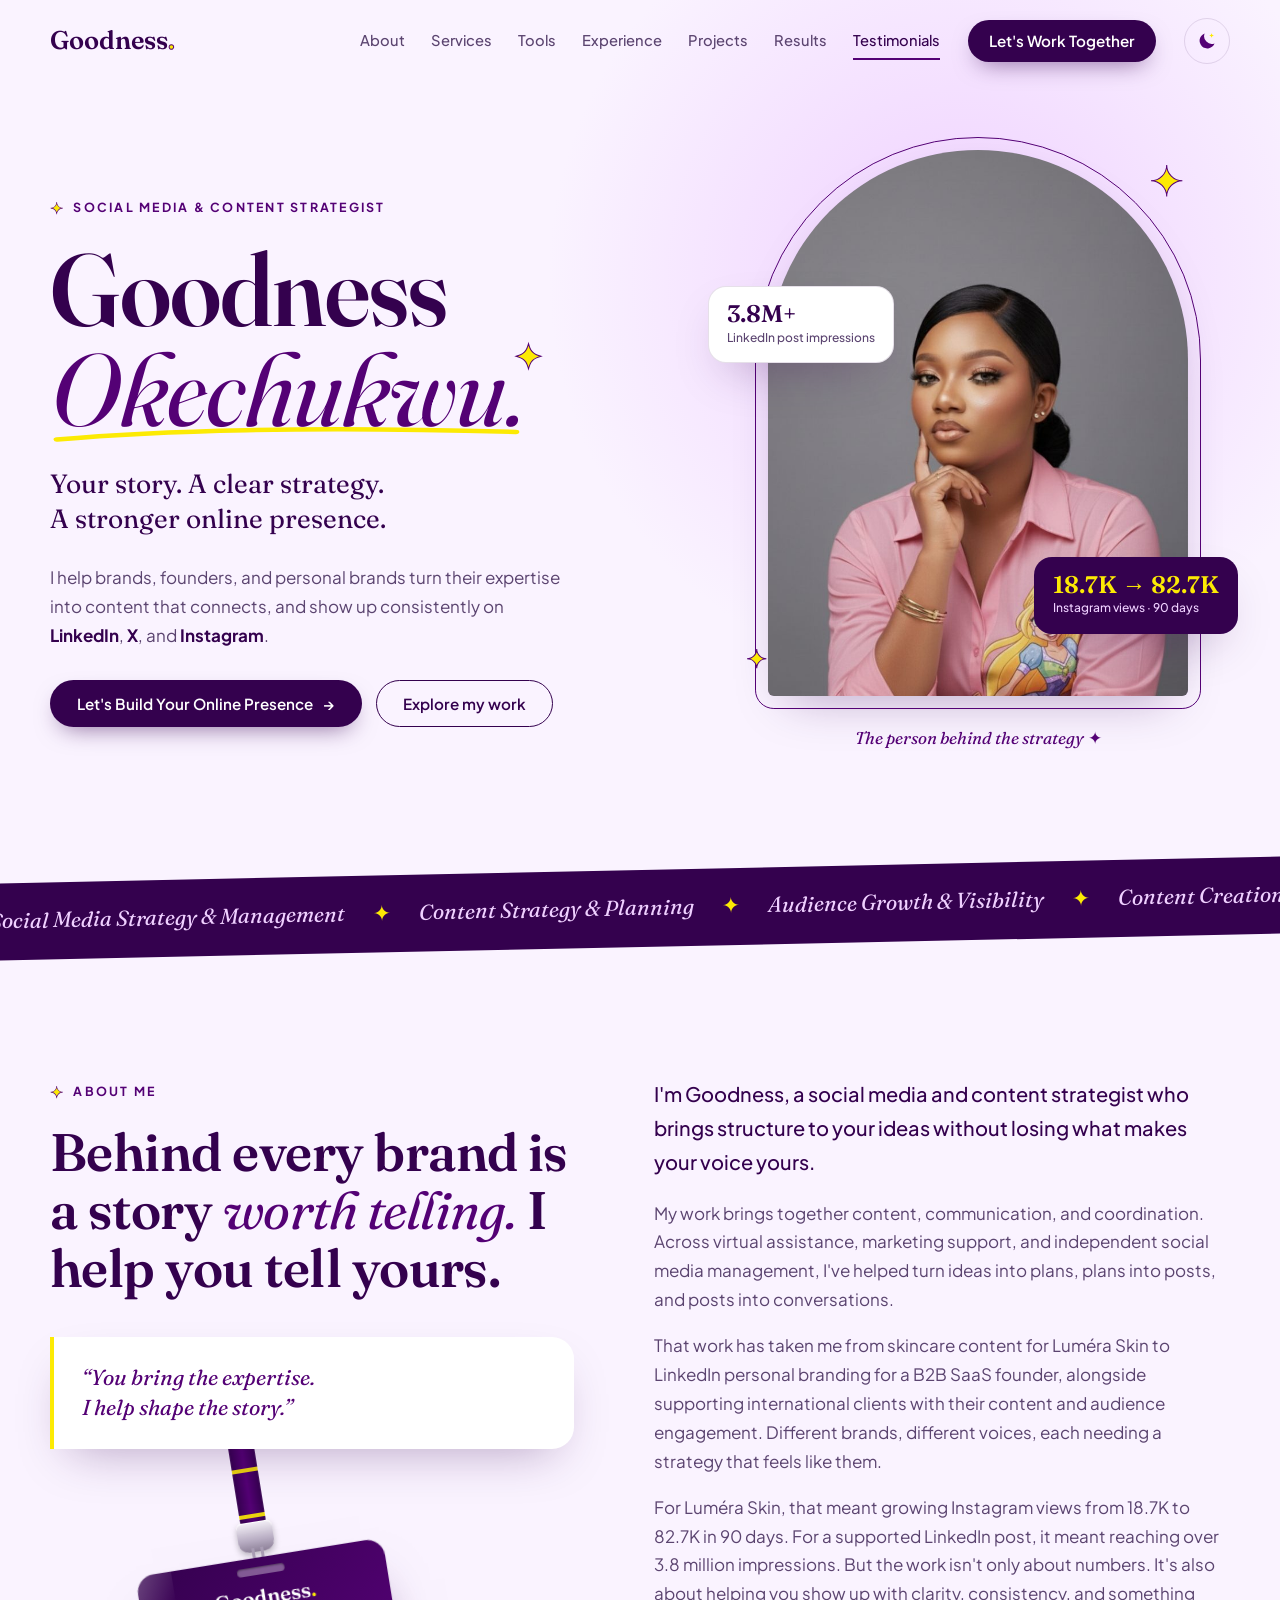
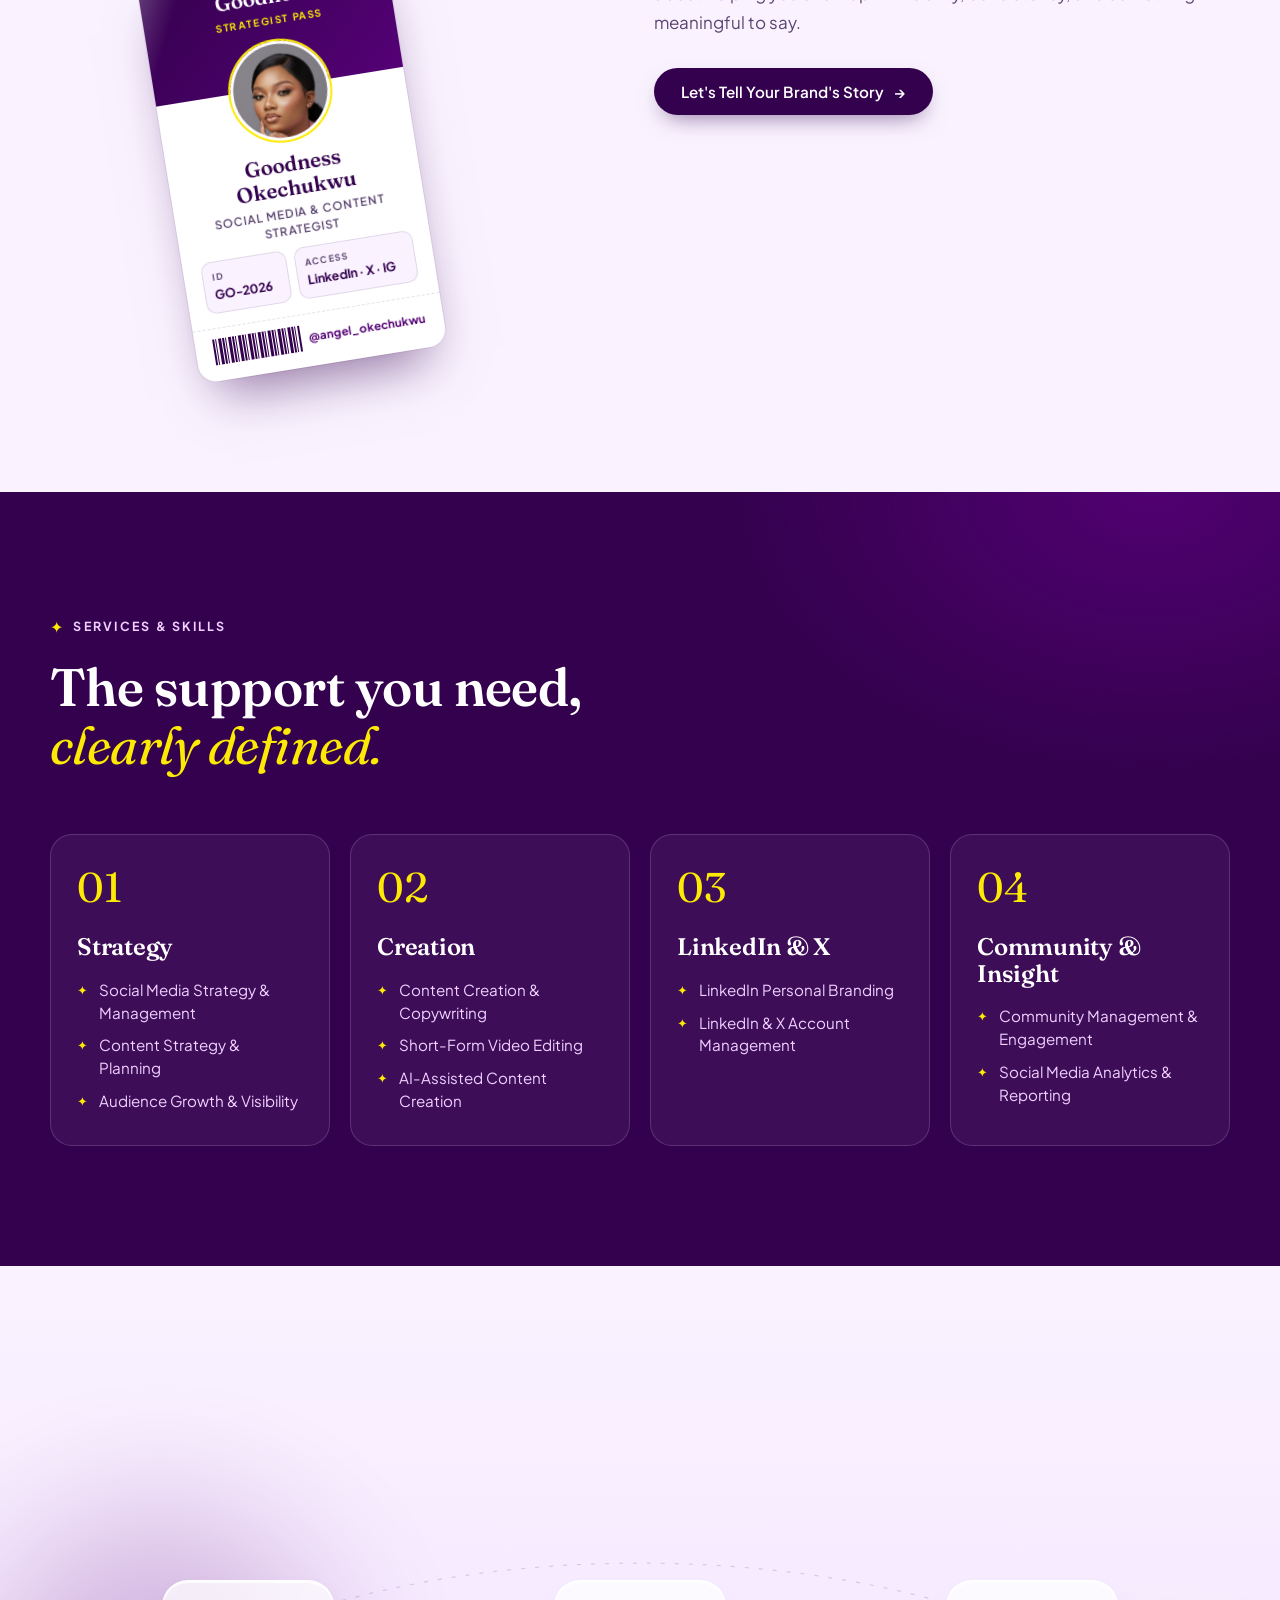
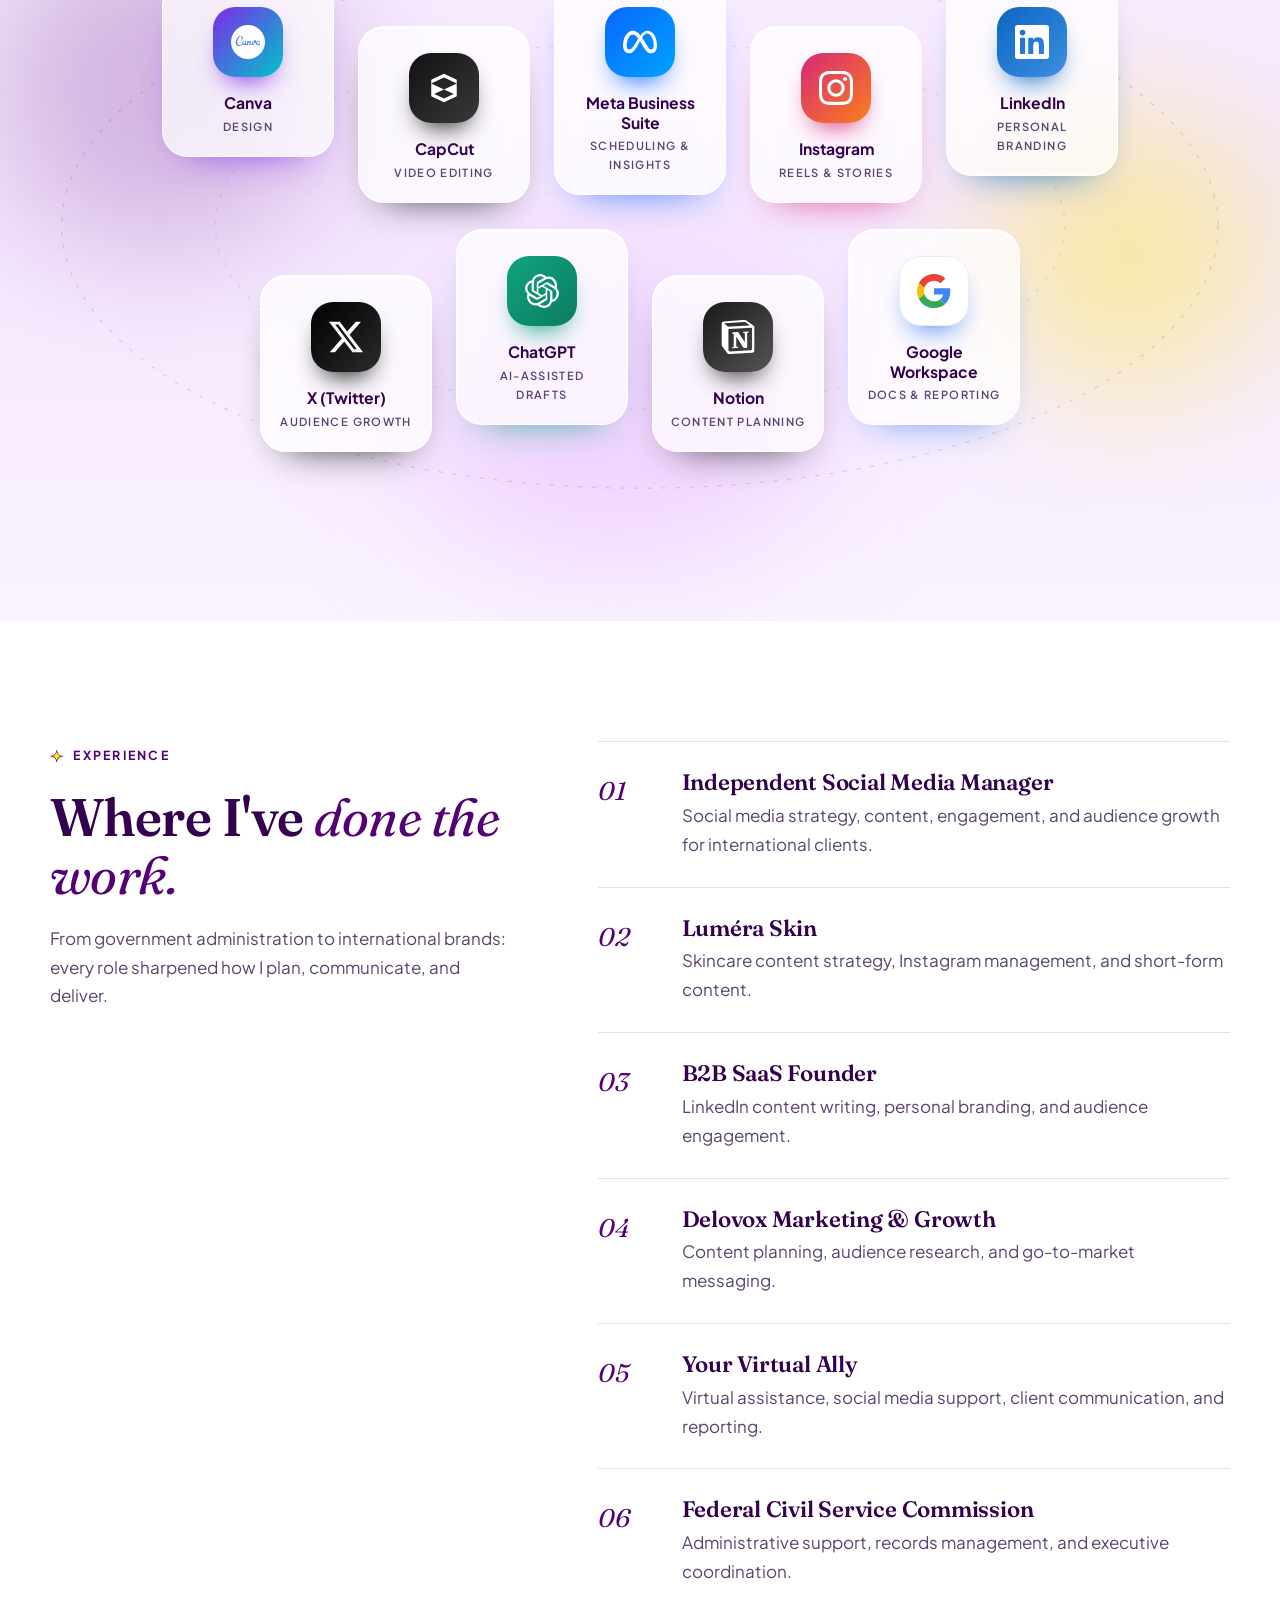
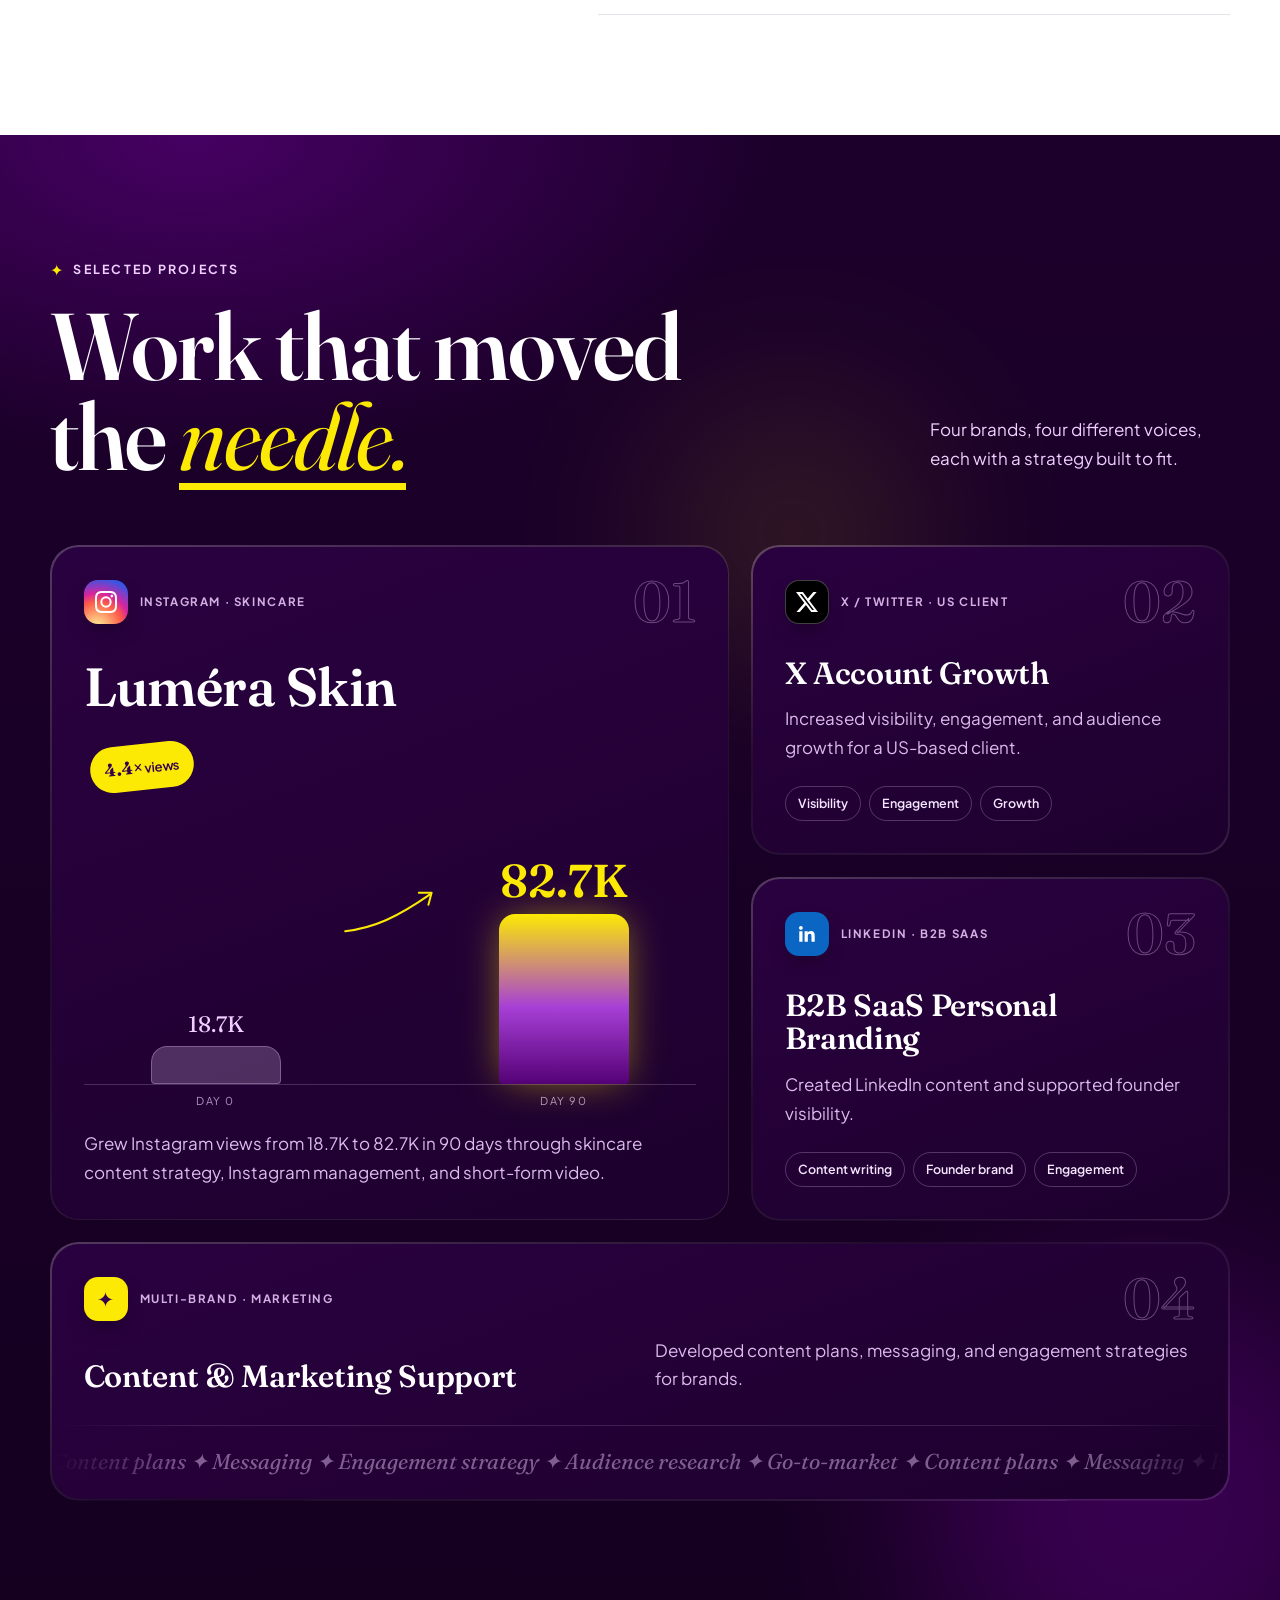
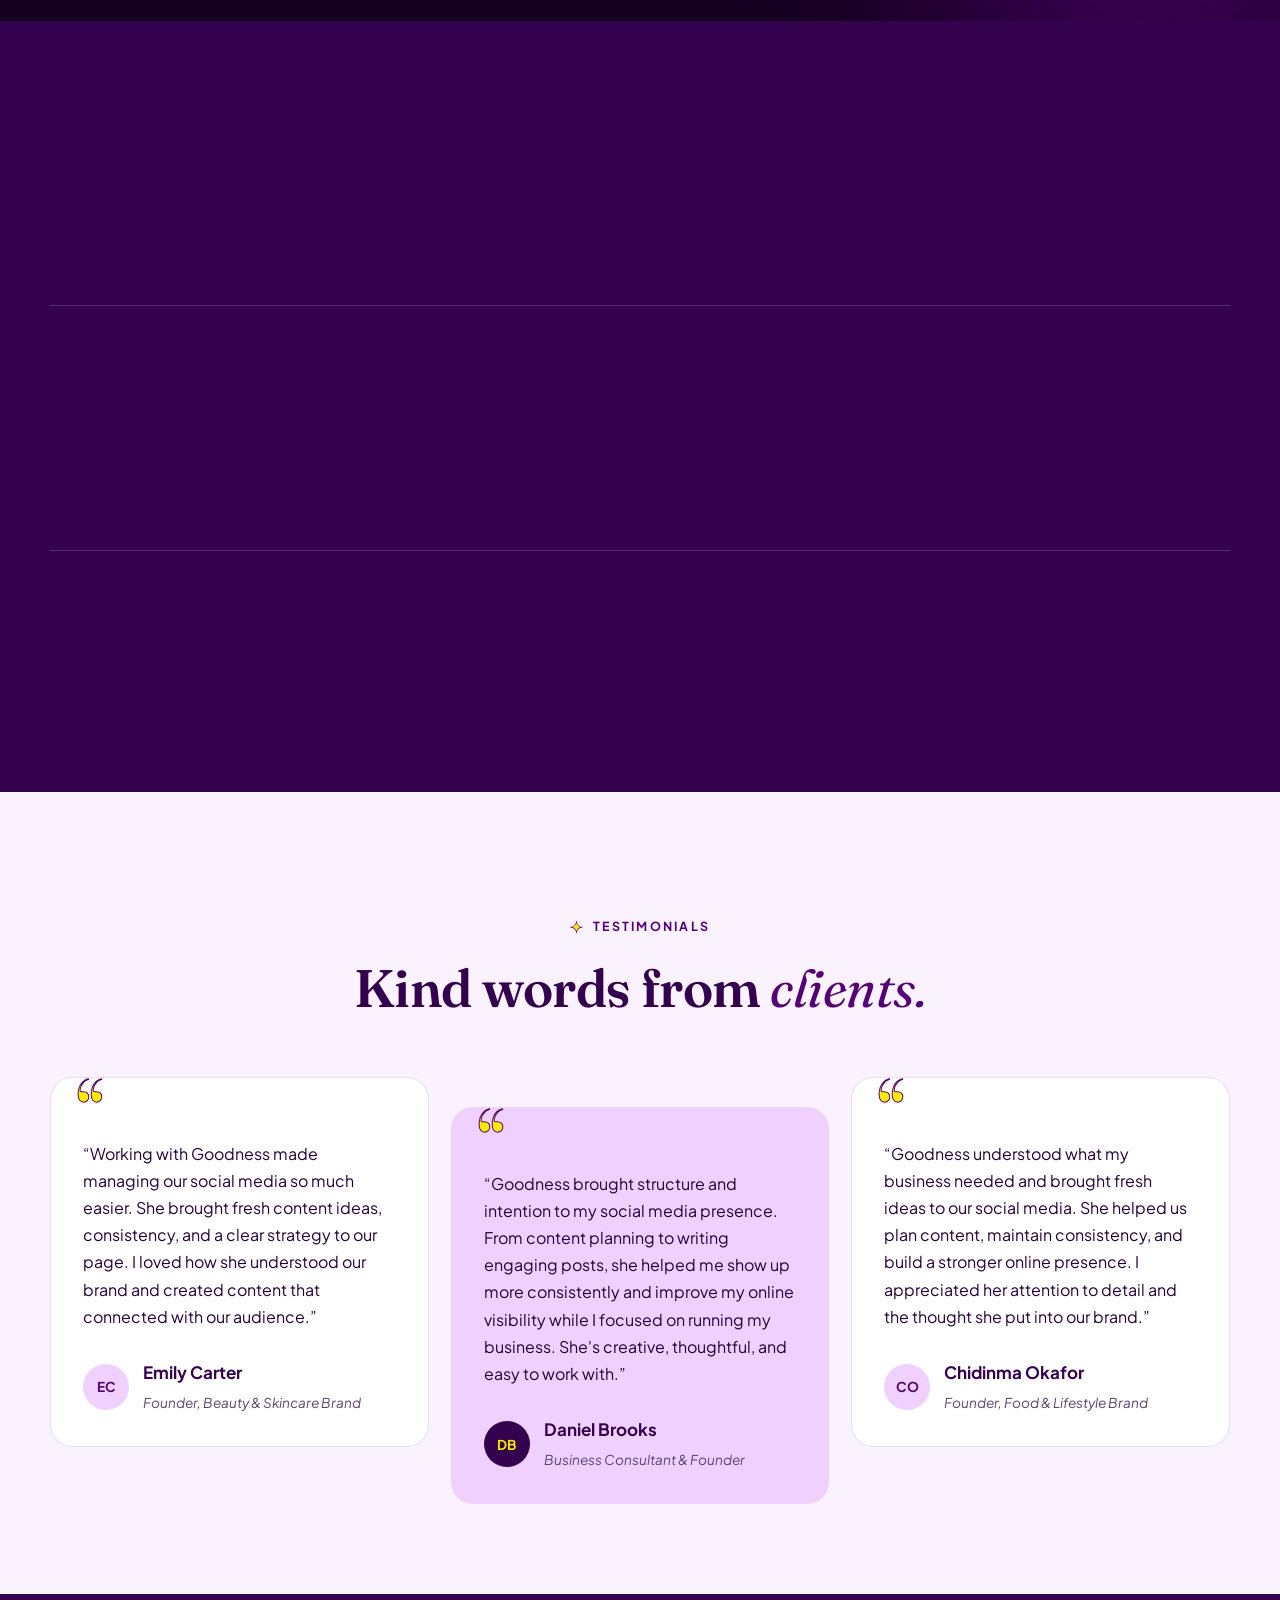
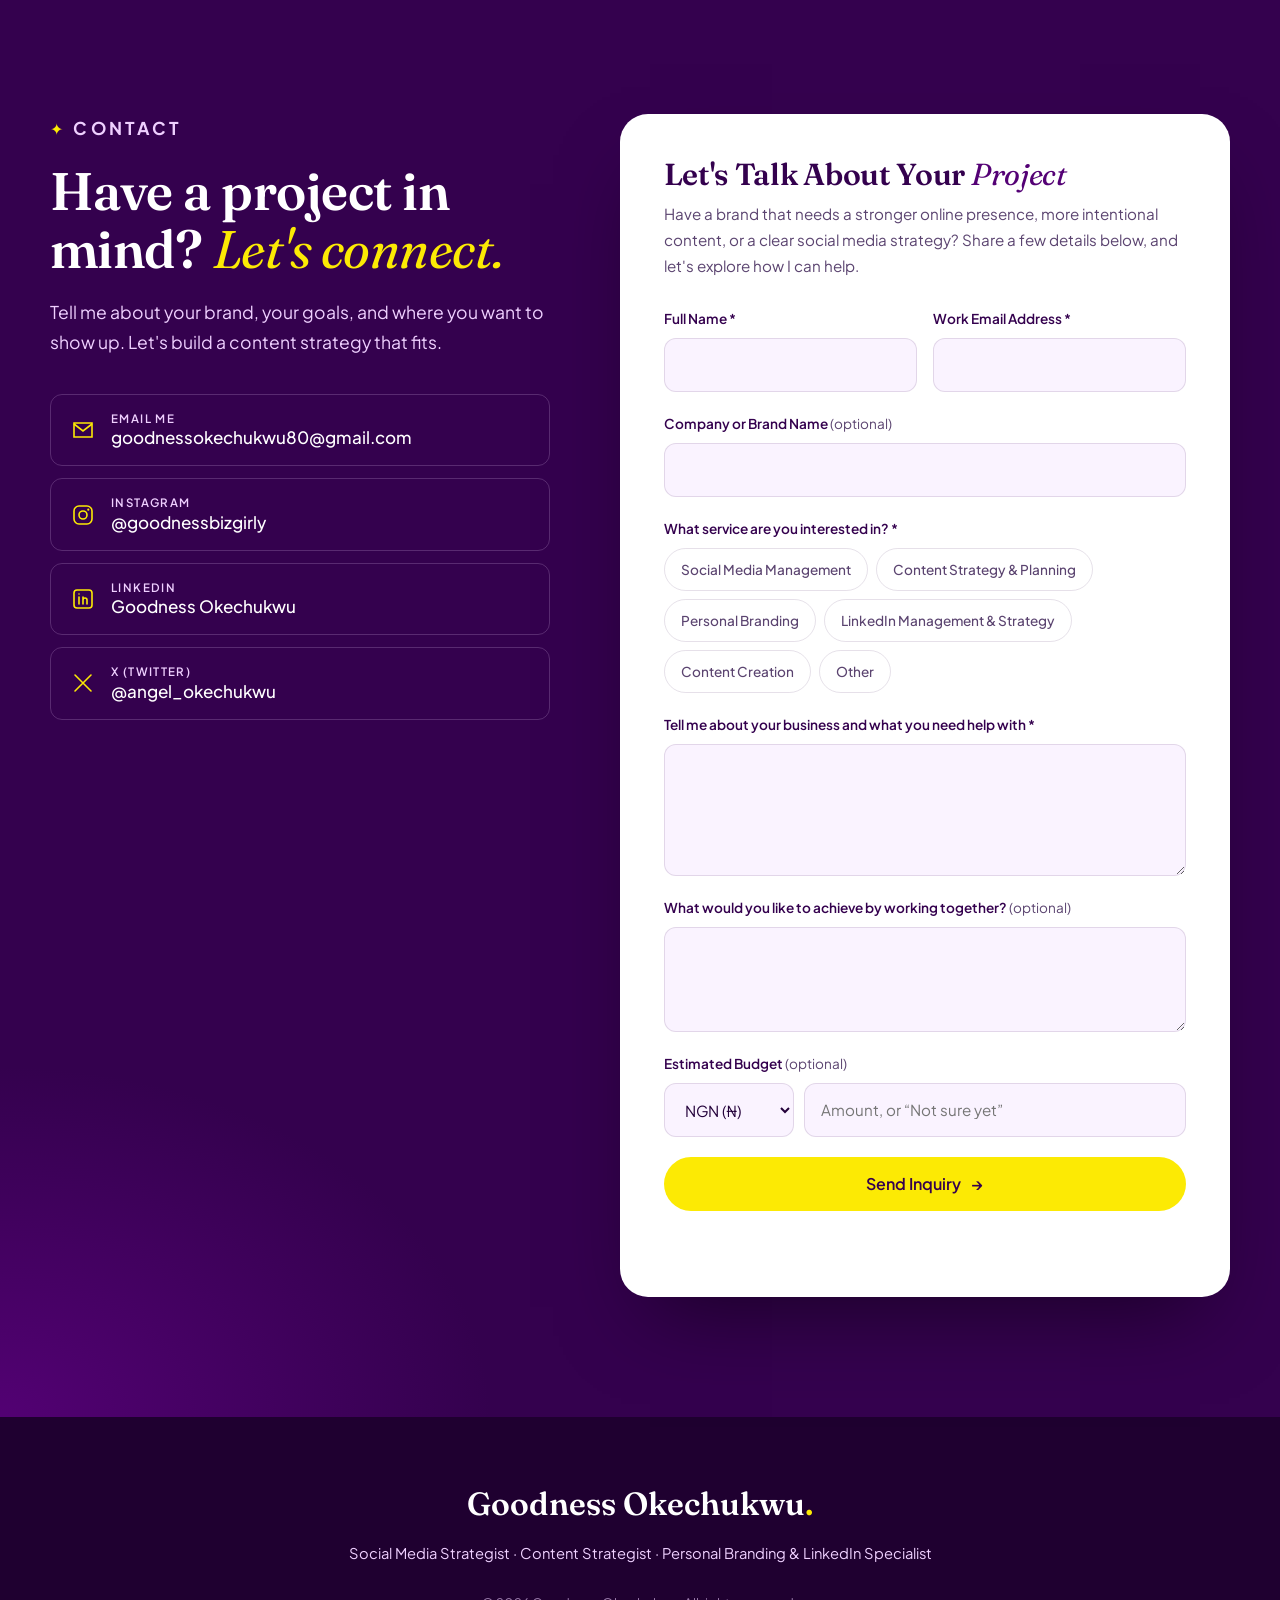
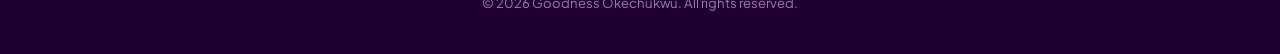
==== commit 0e5d76ed: "Add dark mode with theme toggle Follows the device setting by default, remembers the visitor's choic" ====
--- a/index.html
+++ b/index.html
@@ -21,7 +21,15 @@
   <link rel="preconnect" href="https://fonts.gstatic.com" crossorigin>
   <link href="https://fonts.googleapis.com/css2?family=Fraunces:ital,opsz,wght@0,9..144,400;0,9..144,600;1,9..144,400;1,9..144,600&family=Plus+Jakarta+Sans:wght@400;500;600;700&display=swap" rel="stylesheet">
   <link rel="stylesheet" href="styles.css">
-  <script>document.documentElement.classList.add('js');</script>
+  <script>
+    (function () {
+      var d = document.documentElement, t;
+      d.classList.add('js');
+      try { t = localStorage.getItem('theme'); } catch (e) {}
+      if (t !== 'light' && t !== 'dark') t = matchMedia('(prefers-color-scheme: dark)').matches ? 'dark' : 'light';
+      d.setAttribute('data-theme', t);
+    })();
+  </script>
 </head>
 <body id="top">
   <a class="skip-link" href="#main">Skip to content</a>
@@ -43,6 +51,11 @@
       </nav>
 
       <a href="#contact" class="btn btn--primary nav__cta">Let's Work Together</a>
+
+      <button class="theme-toggle" id="themeToggle" type="button" aria-label="Switch to dark mode" aria-pressed="false">
+        <svg class="theme-toggle__sun" viewBox="0 0 24 24" aria-hidden="true"><circle cx="12" cy="12" r="4.2"/><path d="M12 2.5v2.2M12 19.3v2.2M4.6 4.6l1.6 1.6M17.8 17.8l1.6 1.6M2.5 12h2.2M19.3 12h2.2M4.6 19.4l1.6-1.6M17.8 6.2l1.6-1.6"/></svg>
+        <svg class="theme-toggle__moon" viewBox="0 0 24 24" aria-hidden="true"><path d="M20.2 14.6A8.4 8.4 0 0 1 9.4 3.8a8.4 8.4 0 1 0 10.8 10.8Z"/><path class="theme-toggle__twinkle" d="M17 3.5l.7 1.8 1.8.7-1.8.7-.7 1.8-.7-1.8-1.8-.7 1.8-.7Z"/></svg>
+      </button>
 
       <button class="nav__toggle" id="navToggle" aria-label="Open menu" aria-expanded="false" aria-controls="navLinks">
         <span></span><span></span>
--- a/styles.css
+++ b/styles.css
@@ -822,3 +822,161 @@
   .js .char, .js .hi, .js .hi-pop, .js .portrait, .js .hero__star, .js .lanyard__drop { opacity: 1; transform: none; translate: none; scale: none; }
   .js .hero__swoosh path { stroke-dashoffset: 0; }
 }
+
+/* =========================================================
+   Theme toggle + dark mode
+   ========================================================= */
+.theme-toggle {
+  position: relative; z-index: 2; flex: none;
+  width: 46px; height: 46px; border-radius: 50%; display: grid; place-items: center;
+  border: 1.5px solid var(--line); background: transparent; color: var(--royal); cursor: pointer;
+  transition: border-color .25s, background .25s, color .25s, transform .4s var(--ease);
+}
+.theme-toggle:hover { border-color: var(--rich); transform: rotate(-12deg); }
+.theme-toggle svg { grid-area: 1 / 1; width: 22px; height: 22px; transition: opacity .35s, transform .6s var(--ease); }
+.theme-toggle__sun { fill: none; stroke: currentColor; stroke-width: 1.8; stroke-linecap: round; }
+.theme-toggle__sun circle { fill: var(--yellow); stroke: none; }
+.theme-toggle__moon { fill: var(--rich); stroke: none; }
+.theme-toggle__moon .theme-toggle__twinkle { fill: var(--yellow); }
+/* Light mode shows the moon (tap for dark); dark mode shows the sun */
+.theme-toggle__sun { opacity: 0; transform: rotate(-90deg) scale(.4); }
+[data-theme="dark"] .theme-toggle__sun { opacity: 1; transform: none; }
+[data-theme="dark"] .theme-toggle__moon { opacity: 0; transform: rotate(90deg) scale(.4); }
+
+@media (max-width: 920px) {
+  .theme-toggle { margin-left: auto; }
+  .nav__toggle { margin-left: 10px; }
+}
+
+/* Circular reveal from the button when switching (browsers with View Transitions) */
+::view-transition-old(root), ::view-transition-new(root) { animation: none; mix-blend-mode: normal; }
+::view-transition-new(root) { animation: theme-reveal .7s cubic-bezier(.6, 0, .2, 1); }
+@keyframes theme-reveal {
+  from { clip-path: circle(0 at var(--tx, 50%) var(--ty, 0)); }
+  to   { clip-path: circle(var(--tr, 150vmax) at var(--tx, 50%) var(--ty, 0)); }
+}
+
+/* ---------- Dark palette ---------- */
+[data-theme="dark"] {
+  color-scheme: dark;
+  --bg: #12001b;
+  --surface: #1d012d;
+  --surface-2: #29043f;
+  --strong: #f8eeff;          /* headings */
+  --accent-soft: #dcaaff;     /* stands in for Rich Purple text on dark */
+  --ink: #eadcf5;
+  --ink-soft: #b9a3cc;
+  --line: rgba(239, 208, 255, .14);
+  --shadow: 0 24px 60px -24px rgba(0, 0, 0, .7);
+}
+[data-theme="dark"] body { background: var(--bg); color: var(--ink); }
+
+/* Type */
+[data-theme="dark"] .eyebrow { color: var(--accent-soft); }
+[data-theme="dark"] .eyebrow::before { -webkit-text-stroke: 0; }
+[data-theme="dark"] .h2,
+[data-theme="dark"] .hero__title,
+[data-theme="dark"] .hero__sub,
+[data-theme="dark"] .hero__body strong,
+[data-theme="dark"] .lead,
+[data-theme="dark"] .about__body .lead,
+[data-theme="dark"] .timeline__item h3,
+[data-theme="dark"] .quote figcaption strong,
+[data-theme="dark"] .form__title,
+[data-theme="dark"] .field > span,
+[data-theme="dark"] .field legend,
+[data-theme="dark"] .tool__name,
+[data-theme="dark"] .stat-chip--a .stat-chip__value,
+[data-theme="dark"] .logo { color: var(--strong); }
+[data-theme="dark"] .h2 em,
+[data-theme="dark"] .hero__title em,
+[data-theme="dark"] .form__title em,
+[data-theme="dark"] .timeline__num,
+[data-theme="dark"] .portrait__caption { color: var(--accent-soft); }
+[data-theme="dark"] .section--dark .h2 em { color: var(--yellow); }
+[data-theme="dark"] .logo span,
+[data-theme="dark"] .sparkle,
+[data-theme="dark"] .hero__star,
+[data-theme="dark"] .quote::before,
+[data-theme="dark"] .tool__card::after { -webkit-text-stroke: 0; }
+
+/* Buttons: yellow leads on dark */
+[data-theme="dark"] .btn--primary { background: var(--yellow); color: var(--royal); box-shadow: 0 10px 28px -12px rgba(252,234,4,.55); }
+[data-theme="dark"] .btn--primary:hover { background: #fff27a; }
+[data-theme="dark"] .btn--ghost { border-color: var(--lavender); color: var(--lavender); }
+[data-theme="dark"] .btn--ghost:hover { background: var(--lavender); color: var(--royal); }
+
+/* Nav */
+[data-theme="dark"] .nav.is-scrolled { background: rgba(18, 0, 27, .82); }
+[data-theme="dark"] .nav__links a:not(.btn) { color: var(--ink-soft); }
+[data-theme="dark"] .nav__links a:not(.btn):hover,
+[data-theme="dark"] .nav__links a.is-active { color: var(--strong); }
+[data-theme="dark"] .nav__links a:not(.btn)::after { background: var(--yellow); }
+[data-theme="dark"] .theme-toggle { color: var(--strong); }
+[data-theme="dark"] .theme-toggle:hover { border-color: var(--yellow); }
+@media (max-width: 920px) {
+  [data-theme="dark"] .nav__links { background: var(--bg); }
+  [data-theme="dark"] .nav__links a:not(.btn) { color: var(--strong); }
+  [data-theme="dark"] .nav__toggle { border-color: var(--lavender); }
+  [data-theme="dark"] .nav__toggle span { background: var(--lavender); }
+}
+
+/* Hero */
+[data-theme="dark"] .hero__glow { background: radial-gradient(circle, rgba(84,1,117,.7) 0%, rgba(84,1,117,0) 65%); }
+[data-theme="dark"] .portrait { outline-color: var(--accent-soft); background: var(--surface-2); }
+[data-theme="dark"] .stat-chip--a { background: var(--surface-2); }
+[data-theme="dark"] .stat-chip--b { background: var(--yellow); }
+[data-theme="dark"] .stat-chip--b .stat-chip__value { color: var(--royal); }
+[data-theme="dark"] .stat-chip--b .stat-chip__label { color: var(--rich); }
+
+/* Surfaces */
+[data-theme="dark"] .marquee { background: var(--rich); }
+[data-theme="dark"] .about__pull { background: var(--surface); color: var(--lavender); }
+[data-theme="dark"] .experience { background: var(--surface); }
+[data-theme="dark"] .quote { background: var(--surface); }
+[data-theme="dark"] .quote blockquote { color: var(--ink); }
+[data-theme="dark"] .quote--accent { background: var(--surface-2); border-color: rgba(252,234,4,.25); }
+[data-theme="dark"] .avatar { background: var(--surface-2); color: var(--accent-soft); }
+[data-theme="dark"] .quote--accent .avatar { background: var(--yellow); color: var(--royal); }
+[data-theme="dark"] .footer { background: #0a0010; }
+
+/* Tools */
+[data-theme="dark"] .tools { background: linear-gradient(180deg, var(--bg) 0%, var(--surface) 55%, var(--bg) 100%); }
+[data-theme="dark"] .blob--a { opacity: .4; }
+[data-theme="dark"] .blob--b { opacity: .12; }
+[data-theme="dark"] .blob--c { background: var(--rich); opacity: .3; }
+[data-theme="dark"] .tools__orbit ellipse { stroke: var(--lavender); }
+[data-theme="dark"] .tool__card {
+  background: rgba(255, 255, 255, .05); border-color: rgba(239, 208, 255, .14);
+  box-shadow: 0 18px 40px -22px color-mix(in srgb, var(--c) 70%, transparent), 0 1px 0 rgba(255,255,255,.06) inset;
+}
+[data-theme="dark"] .tool__card:hover {
+  background: rgba(255, 255, 255, .09);
+  border-color: color-mix(in srgb, var(--c) 55%, transparent);
+  box-shadow: 0 34px 60px -24px var(--c), 0 0 0 6px color-mix(in srgb, var(--c) 14%, transparent);
+}
+
+/* Contact form */
+[data-theme="dark"] .form { background: var(--surface); color: var(--ink); border: 1px solid var(--line); }
+[data-theme="dark"] .field input,
+[data-theme="dark"] .field textarea,
+[data-theme="dark"] .field select { background: var(--bg); color: var(--ink); }
+[data-theme="dark"] .field input::placeholder,
+[data-theme="dark"] .field textarea::placeholder { color: #8c76a0; }
+[data-theme="dark"] .field input:focus,
+[data-theme="dark"] .field textarea:focus,
+[data-theme="dark"] .field select:focus { background: var(--surface-2); border-color: var(--accent-soft); box-shadow: 0 0 0 4px rgba(220,170,255,.18); }
+[data-theme="dark"] .chips label:hover span { border-color: var(--accent-soft); color: var(--strong); }
+[data-theme="dark"] .chips input:checked + span { background: var(--yellow); border-color: var(--yellow); color: var(--royal); }
+[data-theme="dark"] .form__status.is-success { color: #6fe0a6; }
+[data-theme="dark"] .form__status.is-error,
+[data-theme="dark"] .field.is-invalid legend { color: #ff7aa8; }
+
+/* The ID card stays a bright physical card in both themes */
+[data-theme="dark"] .idcard { --ink-soft: #5b4470; --line: rgba(52, 1, 78, .12); }
+[data-theme="dark"] .idcard__face { box-shadow: 0 30px 60px -18px rgba(0,0,0,.8), 0 0 0 1px rgba(239,208,255,.15); }
+
+/* Soft colour cross-fade when View Transitions aren't available */
+html.theme-fade, html.theme-fade *, html.theme-fade *::before, html.theme-fade *::after {
+  transition: background-color .5s, color .5s, border-color .5s, fill .5s !important;
+}
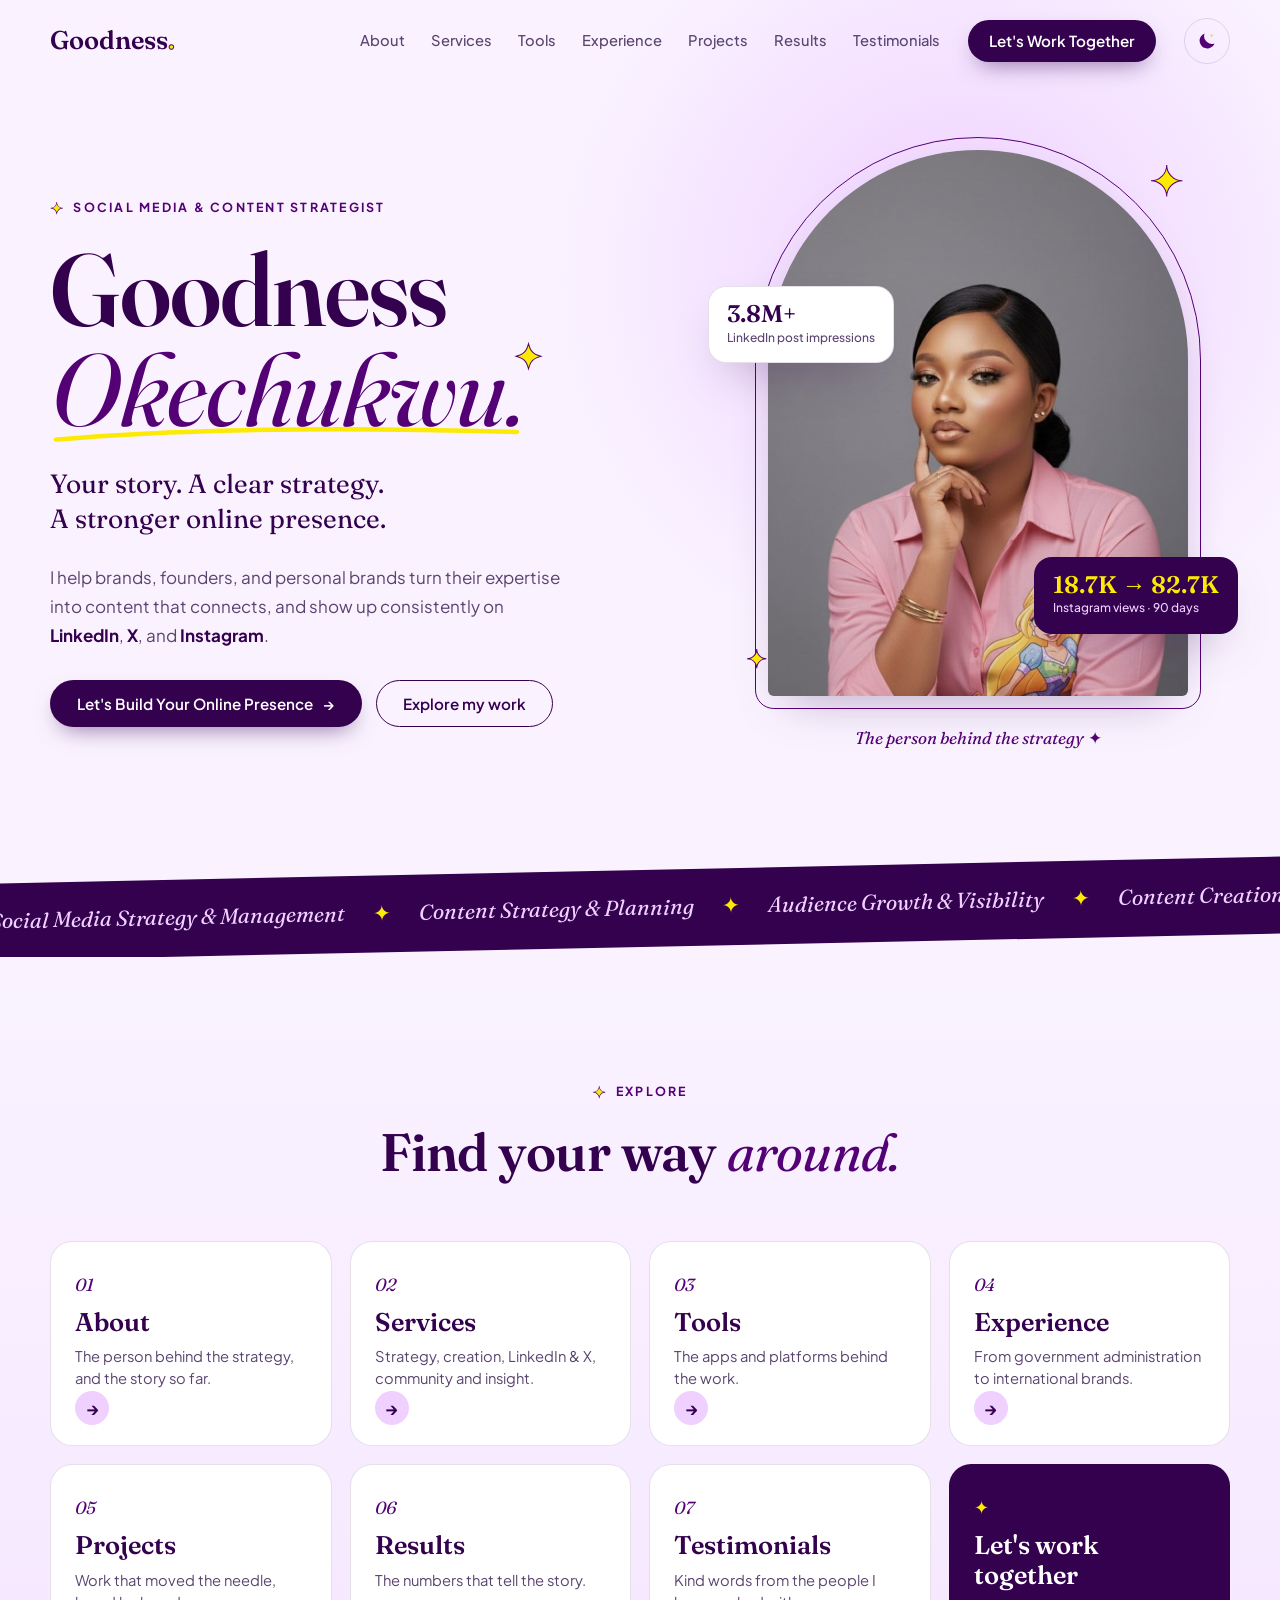
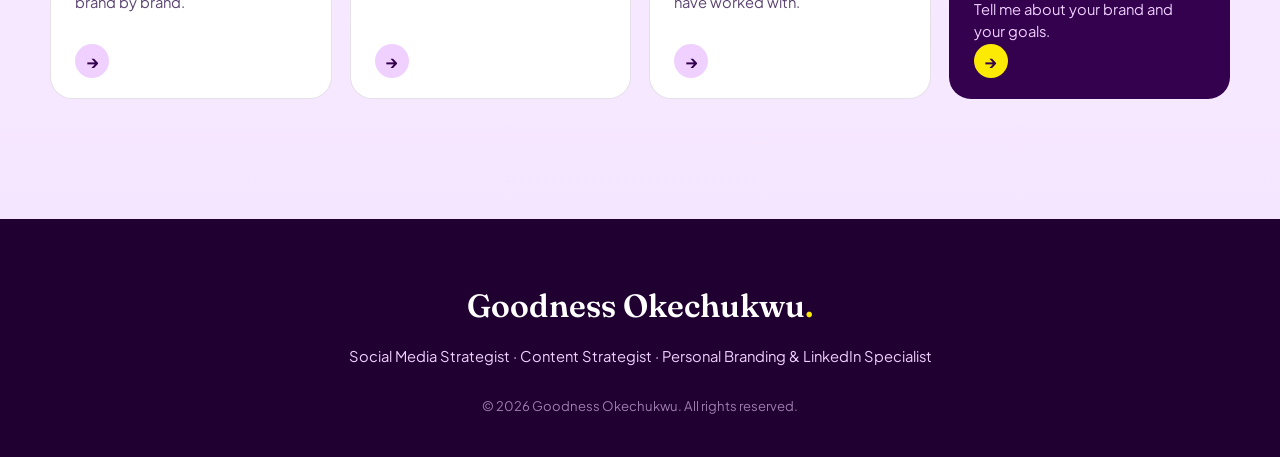
==== commit 06f5100e: "Split the site into separate pages Each menu item now opens its own page. The home page keeps the he" ====
--- a/index.html
+++ b/index.html
@@ -31,26 +31,26 @@
     })();
   </script>
 </head>
-<body id="top">
+<body id="top" class="page-home">
   <a class="skip-link" href="#main">Skip to content</a>
 
   <!-- ============ NAV ============ -->
   <header class="nav" id="nav">
     <div class="container nav__inner">
-      <a href="#top" class="logo" aria-label="Goodness Okechukwu, home">Goodness<span>.</span></a>
+      <a href="index.html" class="logo" aria-label="Goodness Okechukwu, home">Goodness<span>.</span></a>
 
       <nav class="nav__links" id="navLinks" aria-label="Main">
-        <a href="#about">About</a>
-        <a href="#services">Services</a>
-        <a href="#tools">Tools</a>
-        <a href="#experience">Experience</a>
-        <a href="#projects">Projects</a>
-        <a href="#results">Results</a>
-        <a href="#testimonials">Testimonials</a>
-        <a href="#contact" class="btn btn--primary nav__cta-mobile">Let's Work Together</a>
+        <a href="about.html">About</a>
+        <a href="services.html">Services</a>
+        <a href="tools.html">Tools</a>
+        <a href="experience.html">Experience</a>
+        <a href="projects.html">Projects</a>
+        <a href="results.html">Results</a>
+        <a href="testimonials.html">Testimonials</a>
+        <a href="contact.html" class="btn btn--primary nav__cta-mobile">Let's Work Together</a>
       </nav>
 
-      <a href="#contact" class="btn btn--primary nav__cta">Let's Work Together</a>
+      <a href="contact.html" class="btn btn--primary nav__cta">Let's Work Together</a>
 
       <button class="theme-toggle" id="themeToggle" type="button" aria-label="Switch to dark mode" aria-pressed="false">
         <svg class="theme-toggle__sun" viewBox="0 0 24 24" aria-hidden="true"><circle cx="12" cy="12" r="4.2"/><path d="M12 2.5v2.2M12 19.3v2.2M4.6 4.6l1.6 1.6M17.8 17.8l1.6 1.6M2.5 12h2.2M19.3 12h2.2M4.6 19.4l1.6-1.6M17.8 6.2l1.6-1.6"/></svg>
@@ -75,8 +75,8 @@
           <p class="hero__sub hi" style="--at:1.15s">Your story. A clear strategy.<br>A stronger online presence.</p>
           <p class="hero__body hi" style="--at:1.3s">I help brands, founders, and personal brands turn their expertise into content that connects, and show up consistently on <strong>LinkedIn</strong>, <strong>X</strong>, and <strong>Instagram</strong>.</p>
           <div class="hero__actions hi" style="--at:1.45s">
-            <a href="#contact" class="btn btn--primary">Let's Build Your Online Presence <span aria-hidden="true">→</span></a>
-            <a href="#projects" class="btn btn--ghost">Explore my work</a>
+            <a href="contact.html" class="btn btn--primary">Let's Build Your Online Presence <span aria-hidden="true">→</span></a>
+            <a href="projects.html" class="btn btn--ghost">Explore my work</a>
           </div>
         </div>
 
@@ -119,479 +119,87 @@
       </div>
     </div>
 
-    <!-- ============ ABOUT ============ -->
-    <section class="section about" id="about">
-      <div class="container about__grid">
-        <div class="about__head">
-          <p class="eyebrow reveal">About Me</p>
-          <h2 class="h2 reveal">Behind every brand is a story <em>worth telling.</em> I help you tell yours.</h2>
-          <blockquote class="about__pull reveal">
-            “You bring the expertise.<br>I help shape the story.”
-          </blockquote>
-          <!-- Dangling ID card (drag it!) -->
-          <div class="lanyard" id="lanyard">
-            <div class="lanyard__drop">
-            <div class="lanyard__swing" id="lanyardSwing">
-              <span class="lanyard__strap" aria-hidden="true"></span>
-              <span class="lanyard__clip" aria-hidden="true"></span>
-              <div class="idcard" id="idcard" role="button" tabindex="0" aria-pressed="false" aria-label="ID card for Goodness Okechukwu, Social Media and Content Strategist. Press to flip and see services.">
-                <div class="idcard__flipper">
-                <div class="idcard__face idcard__face--front">
-                <span class="idcard__slot" aria-hidden="true"></span>
-                <div class="idcard__head">
-                  <span class="idcard__brand">Goodness<span>.</span></span>
-                  <span class="idcard__pass">Strategist pass</span>
-                </div>
-                <div class="idcard__body">
-                  <div class="idcard__photo"><img src="assets/portrait.jpg" alt="" width="731" height="1280"></div>
-                  <p class="idcard__name">Goodness Okechukwu</p>
-                  <p class="idcard__role">Social Media &amp; Content Strategist</p>
-                  <dl class="idcard__meta">
-                    <div><dt>ID</dt><dd>GO-2026</dd></div>
-                    <div><dt>Access</dt><dd>LinkedIn · X · IG</dd></div>
-                  </dl>
-                </div>
-                <div class="idcard__foot">
-                  <span class="idcard__barcode" aria-hidden="true"></span>
-                  <span class="idcard__handle">@angel_okechukwu</span>
-                </div>
-                <span class="idcard__shine" aria-hidden="true"></span>
-                </div>
-                <div class="idcard__face idcard__face--back">
-                  <span class="idcard__slot" aria-hidden="true"></span>
-                  <div class="idcard__back-head">
-                    <span class="idcard__brand">Goodness<span>.</span></span>
-                    <span class="idcard__pass">Services</span>
-                  </div>
-                  <ol class="idcard__services">
-                    <li><b>01</b><span><strong>Strategy</strong>Social media strategy · Content planning · Audience growth</span></li>
-                    <li><b>02</b><span><strong>Creation</strong>Copywriting · Short-form video · AI-assisted content</span></li>
-                    <li><b>03</b><span><strong>LinkedIn &amp; X</strong>Personal branding · Account management</span></li>
-                    <li><b>04</b><span><strong>Community &amp; Insight</strong>Engagement · Analytics &amp; reporting</span></li>
-                  </ol>
-                  <a class="idcard__cta" href="#contact">Let's work together →</a>
-                </div>
-                </div>
-              </div>
-            </div>
-          </div>
-          </div>
-        </div>
-        <div class="about__body">
-          <p class="lead reveal">I'm Goodness, a social media and content strategist who brings structure to your ideas without losing what makes your voice yours.</p>
-          <p class="reveal">My work brings together content, communication, and coordination. Across virtual assistance, marketing support, and independent social media management, I've helped turn ideas into plans, plans into posts, and posts into conversations.</p>
-          <p class="reveal">That work has taken me from skincare content for Luméra Skin to LinkedIn personal branding for a B2B SaaS founder, alongside supporting international clients with their content and audience engagement. Different brands, different voices, each needing a strategy that feels like them.</p>
-          <p class="reveal">For Luméra Skin, that meant growing Instagram views from 18.7K to 82.7K in 90 days. For a supported LinkedIn post, it meant reaching over 3.8 million impressions. But the work isn't only about numbers. It's also about helping you show up with clarity, consistency, and something meaningful to say.</p>
-          <a href="#contact" class="btn btn--primary reveal">Let's Tell Your Brand's Story <span aria-hidden="true">→</span></a>
-        </div>
-      </div>
-    </section>
-
-    <!-- ============ SERVICES ============ -->
-    <section class="section section--dark services" id="services">
-      <div class="container">
-        <div class="section__head">
-          <p class="eyebrow eyebrow--light reveal">Services &amp; Skills</p>
-          <h2 class="h2 reveal">The support you need, <em>clearly defined.</em></h2>
-        </div>
-        <div class="services__grid">
-          <article class="service reveal">
-            <span class="service__num">01</span>
-            <h3>Strategy</h3>
-            <ul>
-              <li>Social Media Strategy &amp; Management</li>
-              <li>Content Strategy &amp; Planning</li>
-              <li>Audience Growth &amp; Visibility</li>
-            </ul>
-          </article>
-          <article class="service reveal">
-            <span class="service__num">02</span>
-            <h3>Creation</h3>
-            <ul>
-              <li>Content Creation &amp; Copywriting</li>
-              <li>Short-Form Video Editing</li>
-              <li>AI-Assisted Content Creation</li>
-            </ul>
-          </article>
-          <article class="service reveal">
-            <span class="service__num">03</span>
-            <h3>LinkedIn &amp; X</h3>
-            <ul>
-              <li>LinkedIn Personal Branding</li>
-              <li>LinkedIn &amp; X Account Management</li>
-            </ul>
-          </article>
-          <article class="service reveal">
-            <span class="service__num">04</span>
-            <h3>Community &amp; Insight</h3>
-            <ul>
-              <li>Community Management &amp; Engagement</li>
-              <li>Social Media Analytics &amp; Reporting</li>
-            </ul>
-          </article>
-        </div>
-      </div>
-    </section>
-
-    <!-- ============ TOOLS ============ -->
-    <!-- NOTE: the original site only had placeholders here. Confirm/edit this list. -->
-    <section class="section tools" id="tools">
+    <!-- ============ EXPLORE ============ -->
+    <section class="section explore" aria-labelledby="exploreTitle">
       <div class="container">
         <div class="section__head section__head--center">
-          <p class="eyebrow reveal">Tools I Work With</p>
-          <h2 class="h2 reveal">The tools behind <em>the work.</em></h2>
+          <p class="eyebrow reveal">Explore</p>
+          <h2 class="h2 reveal" id="exploreTitle">Find your way <em>around.</em></h2>
         </div>
-        <div class="tools__stage">
-          <span class="blob blob--a" aria-hidden="true"></span>
-          <span class="blob blob--b" aria-hidden="true"></span>
-          <span class="blob blob--c" aria-hidden="true"></span>
-          <svg class="tools__orbit" viewBox="0 0 1000 420" preserveAspectRatio="none" aria-hidden="true"><ellipse cx="500" cy="210" rx="490" ry="200"/><ellipse cx="500" cy="210" rx="360" ry="140"/></svg>
-
-          <ul class="tools__grid">
-            <li class="tool" style="--c:#7D2AE8;--c2:#00C4CC;--d:6.2s;--o:-1s">
-              <div class="tool__card" data-tilt>
-                <span class="tool__icon"><svg viewBox="0 0 24 24" aria-hidden="true"><path d="M12 0C5.373 0 0 5.373 0 12s5.373 12 12 12 12-5.373 12-12S18.627 0 12 0zM6.962 7.68c.754 0 1.337.549 1.405 1.2.069.583-.171 1.097-.822 1.406-.343.171-.48.172-.549.069-.034-.069 0-.137.069-.206.617-.514.617-.926.548-1.508-.034-.378-.308-.618-.583-.618-1.2 0-2.914 2.674-2.674 4.629.103.754.549 1.646 1.509 1.646.308 0 .65-.103.96-.24.5-.264.799-.47 1.097-.8-.073-.885.704-2.046 1.851-2.046.515 0 .926.205.96.583.068.514-.377.582-.514.582s-.378-.034-.378-.17c-.034-.138.309-.07.275-.378-.035-.206-.24-.274-.446-.274-.72 0-1.131.994-1.029 1.611.035.275.172.549.447.549.205 0 .514-.31.617-.755.068-.308.343-.514.583-.514.102 0 .17.034.205.171v.138c-.034.137-.137.548-.102.651 0 .069.034.171.17.171.092 0 .436-.18.777-.459.117-.59.253-1.298.253-1.357.034-.24.137-.48.617-.48.103 0 .171.034.205.171v.138l-.136.617c.445-.583 1.097-.994 1.508-.994.172 0 .309.102.309.274 0 .103 0 .274-.069.446-.137.377-.309.96-.412 1.474 0 .137.035.274.207.274.171 0 .685-.206 1.096-.754l.007-.004c-.002-.068-.007-.134-.007-.202 0-.411.035-.754.104-.994.068-.274.411-.514.617-.514.103 0 .205.069.205.171 0 .035 0 .103-.034.137-.137.446-.24.857-.24 1.269 0 .24.034.582.102.788 0 .034.035.069.07.069.068 0 .548-.445.89-1.028-.308-.206-.48-.549-.48-.96 0-.72.446-1.097.858-1.097.343 0 .617.24.617.72 0 .308-.103.65-.274.96h.102a.77.77 0 0 0 .584-.24.293.293 0 0 1 .134-.117c.335-.425.83-.74 1.41-.74.48 0 .924.205.959.582.068.515-.378.618-.515.618l-.002-.002c-.138 0-.377-.035-.377-.172 0-.137.309-.068.274-.376-.034-.206-.24-.275-.446-.275-.686 0-1.13.891-1.028 1.611.034.275.171.583.445.583.206 0 .515-.308.652-.754.068-.274.343-.514.583-.514.103 0 .17.034.205.171 0 .069 0 .206-.137.652-.17.308-.171.48-.137.617.034.274.171.48.309.583.034.034.068.102.068.102 0 .069-.034.138-.137.138-.034 0-.068 0-.103-.035-.514-.205-.72-.548-.789-.891-.205.24-.445.377-.72.377-.445 0-.89-.411-.96-.926a1.609 1.609 0 0 1 .075-.649c-.203.13-.422.203-.623.203h-.17c-.447.652-.927 1.098-1.27 1.303a.896.896 0 0 1-.377.104c-.068 0-.171-.035-.205-.104-.095-.152-.156-.392-.193-.667-.481.527-1.145.805-1.453.805-.343 0-.548-.206-.582-.55v-.376c.102-.754.377-1.2.377-1.337a.074.074 0 0 0-.069-.07c-.24 0-1.028.824-1.166 1.373l-.103.445c-.068.309-.377.515-.582.515-.103 0-.172-.035-.206-.172v-.137l.046-.233c-.435.31-.87.508-1.075.508-.308 0-.48-.172-.514-.412-.206.274-.445.412-.754.412-.352 0-.696-.24-.862-.593-.244.275-.523.553-.852.764-.48.309-1.028.549-1.68.549-.582 0-1.097-.309-1.371-.583-.412-.377-.651-.96-.686-1.509-.205-1.68.823-3.84 2.4-4.8.378-.205.755-.343 1.132-.343zm9.77 3.291c-.104 0-.172.172-.172.343 0 .274.137.583.309.755a1.74 1.74 0 0 0 .102-.583c0-.343-.137-.515-.24-.515z"/></svg></span>
-                <span class="tool__name">Canva</span>
-                <span class="tool__role">Design</span>
-              </div>
-            </li>
-            <li class="tool" style="--c:#111111;--c2:#3a3a3a;--d:7s;--o:-3s">
-              <div class="tool__card" data-tilt>
-                <span class="tool__icon"><svg viewBox="0 0 24 24" aria-hidden="true"><path d="M3 6.2 12 2l9 4.2v2.6l-9-4.2-9 4.2zM3 15.2l9 4.2 9-4.2v2.6L12 22l-9-4.2zM3 8.8l9 4.2-9 4.2zM21 8.8v8.4L12 13z"/></svg></span>
-                <span class="tool__name">CapCut</span>
-                <span class="tool__role">Video editing</span>
-              </div>
-            </li>
-            <li class="tool" style="--c:#0866FF;--c2:#00A3FF;--d:5.6s;--o:-2s">
-              <div class="tool__card" data-tilt>
-                <span class="tool__icon"><svg viewBox="0 0 24 24" aria-hidden="true"><path d="M6.915 4.03c-1.968 0-3.683 1.28-4.871 3.113C.704 9.208 0 11.883 0 14.449c0 .706.07 1.369.21 1.973a6.624 6.624 0 0 0 .265.86 5.297 5.297 0 0 0 .371.761c.696 1.159 1.818 1.927 3.593 1.927 1.497 0 2.633-.671 3.965-2.444.76-1.012 1.144-1.626 2.663-4.32l.756-1.339.186-.325c.061.1.121.196.183.3l2.152 3.595c.724 1.21 1.665 2.556 2.47 3.314 1.046.987 1.992 1.22 3.06 1.22 1.075 0 1.876-.355 2.455-.843a3.743 3.743 0 0 0 .81-.973c.542-.939.861-2.127.861-3.745 0-2.720-.681-5.357-2.084-7.45-1.282-1.912-2.957-2.930-4.716-2.930-1.047 0-2.088.467-3.053 1.308-.652.57-1.257 1.29-1.82 2.05-.69-.875-1.335-1.547-1.958-2.056-1.182-.966-2.315-1.303-3.454-1.303zm10.16 2.053c1.147 0 2.188.758 2.992 1.999 1.132 1.748 1.647 4.195 1.647 6.4 0 1.548-.368 2.9-1.839 2.9-.58 0-1.027-.23-1.664-1.004-.496-.601-1.343-1.878-2.832-4.358l-.617-1.028a44.908 44.908 0 0 0-1.255-1.98c.07-.109.141-.224.211-.327 1.12-1.667 2.118-2.602 3.358-2.602zm-10.201.553c1.265 0 2.058.791 2.675 1.446.307.327.737.871 1.234 1.579l-1.02 1.566c-.757 1.163-1.882 3.017-2.837 4.338-1.191 1.649-1.81 1.817-2.486 1.817-.524 0-1.038-.237-1.383-.794-.263-.426-.464-1.13-.464-2.046 0-2.221.63-4.535 1.66-6.088.454-.687.964-1.226 1.533-1.533a2.264 2.264 0 0 1 1.088-.285z"/></svg></span>
-                <span class="tool__name">Meta Business Suite</span>
-                <span class="tool__role">Scheduling &amp; insights</span>
-              </div>
-            </li>
-            <li class="tool" style="--c:#D62976;--c2:#FA7E1E;--d:6.6s;--o:-4s">
-              <div class="tool__card" data-tilt>
-                <span class="tool__icon"><svg viewBox="0 0 24 24" aria-hidden="true"><path d="M12 2.16c3.2 0 3.58.01 4.85.07 1.17.05 1.8.25 2.23.41.56.22.96.48 1.38.9.42.42.68.82.9 1.38.16.42.36 1.06.41 2.23.06 1.27.07 1.65.07 4.85s-.01 3.58-.07 4.85c-.05 1.17-.25 1.8-.41 2.23-.22.56-.48.96-.9 1.38-.42.42-.82.68-1.38.9-.42.16-1.06.36-2.23.41-1.27.06-1.65.07-4.85.07s-3.58-.01-4.85-.07c-1.17-.05-1.8-.25-2.23-.41a3.71 3.71 0 0 1-1.38-.9 3.71 3.71 0 0 1-.9-1.38c-.16-.42-.36-1.06-.41-2.23C2.17 15.58 2.16 15.2 2.16 12s.01-3.58.07-4.85c.05-1.17.25-1.8.41-2.23.22-.56.48-.96.9-1.38.42-.42.82-.68 1.38-.9.42-.16 1.06-.36 2.23-.41C8.42 2.17 8.8 2.16 12 2.16M12 0C8.74 0 8.33.01 7.05.07 5.78.13 4.9.33 4.14.63c-.79.3-1.46.72-2.12 1.38A5.86 5.86 0 0 0 .63 4.14C.33 4.9.13 5.78.07 7.05.01 8.33 0 8.74 0 12s.01 3.67.07 4.95c.06 1.27.26 2.15.56 2.91.3.79.72 1.46 1.38 2.12.66.66 1.33 1.08 2.12 1.38.76.3 1.64.5 2.91.56C8.33 23.99 8.74 24 12 24s3.67-.01 4.95-.07c1.27-.06 2.15-.26 2.91-.56a5.86 5.86 0 0 0 2.12-1.38 5.86 5.86 0 0 0 1.38-2.12c.3-.76.5-1.64.56-2.91.06-1.28.07-1.69.07-4.95s-.01-3.67-.07-4.95c-.06-1.27-.26-2.15-.56-2.91a5.86 5.86 0 0 0-1.38-2.12A5.86 5.86 0 0 0 19.86.63C19.1.33 18.22.13 16.95.07 15.67.01 15.26 0 12 0zm0 5.84a6.16 6.16 0 1 0 0 12.32 6.16 6.16 0 0 0 0-12.32zM12 16a4 4 0 1 1 0-8 4 4 0 0 1 0 8zm6.4-11.85a1.44 1.44 0 1 0 0 2.88 1.44 1.44 0 0 0 0-2.88z"/></svg></span>
-                <span class="tool__name">Instagram</span>
-                <span class="tool__role">Reels &amp; Stories</span>
-              </div>
-            </li>
-            <li class="tool" style="--c:#0A66C2;--c2:#3d8fe0;--d:5.9s;--o:-1.5s">
-              <div class="tool__card" data-tilt>
-                <span class="tool__icon"><svg viewBox="0 0 24 24" aria-hidden="true"><path d="M20.447 20.452h-3.554v-5.569c0-1.328-.027-3.037-1.852-3.037-1.853 0-2.136 1.445-2.136 2.939v5.667H9.351V9h3.414v1.561h.046c.477-.9 1.637-1.85 3.37-1.85 3.601 0 4.267 2.37 4.267 5.455v6.286zM5.337 7.433c-1.144 0-2.063-.926-2.063-2.065 0-1.138.92-2.063 2.063-2.063 1.14 0 2.064.925 2.064 2.063 0 1.139-.925 2.065-2.064 2.065zm1.782 13.019H3.555V9h3.564v11.452zM22.225 0H1.771C.792 0 0 .774 0 1.729v20.542C0 23.227.792 24 1.771 24h20.451C23.2 24 24 23.227 24 22.271V1.729C24 .774 23.2 0 22.222 0h.003z"/></svg></span>
-                <span class="tool__name">LinkedIn</span>
-                <span class="tool__role">Personal branding</span>
-              </div>
-            </li>
-            <li class="tool" style="--c:#000000;--c2:#2b2b2b;--d:6.8s;--o:-5s">
-              <div class="tool__card" data-tilt>
-                <span class="tool__icon"><svg viewBox="0 0 24 24" aria-hidden="true"><path d="M18.901 1.153h3.68l-8.04 9.19L24 22.846h-7.406l-5.8-7.584-6.638 7.584H.474l8.6-9.83L0 1.154h7.594l5.243 6.932ZM17.61 20.644h2.039L6.486 3.24H4.298Z"/></svg></span>
-                <span class="tool__name">X (Twitter)</span>
-                <span class="tool__role">Audience growth</span>
-              </div>
-            </li>
-            <li class="tool" style="--c:#10A37F;--c2:#0b7d61;--d:6.4s;--o:-2.5s">
-              <div class="tool__card" data-tilt>
-                <span class="tool__icon"><svg viewBox="0 0 24 24" aria-hidden="true"><path d="M22.2819 9.8211a5.9847 5.9847 0 0 0-.5157-4.9108 6.0462 6.0462 0 0 0-6.5098-2.9A6.0651 6.0651 0 0 0 4.9807 4.1818a5.9847 5.9847 0 0 0-3.9977 2.9 6.0462 6.0462 0 0 0 .7427 7.0966 5.98 5.98 0 0 0 .511 4.9107 6.051 6.051 0 0 0 6.5146 2.9001A5.9847 5.9847 0 0 0 13.2599 24a6.0557 6.0557 0 0 0 5.7718-4.2058 5.9894 5.9894 0 0 0 3.9977-2.9001 6.0557 6.0557 0 0 0-.7475-7.0729zm-9.022 12.6081a4.4755 4.4755 0 0 1-2.8764-1.0408l.1419-.0804 4.7783-2.7582a.7948.7948 0 0 0 .3927-.6813v-6.7369l2.02 1.1686a.071.071 0 0 1 .038.052v5.5826a4.504 4.504 0 0 1-4.4945 4.4944zm-9.6607-4.1254a4.4708 4.4708 0 0 1-.5346-3.0137l.142.0852 4.783 2.7582a.7712.7712 0 0 0 .7806 0l5.8428-3.3685v2.3324a.0804.0804 0 0 1-.0332.0615L9.74 19.9502a4.4992 4.4992 0 0 1-6.1408-1.6464zM2.3408 7.8956a4.485 4.485 0 0 1 2.3655-1.9728V11.6a.7664.7664 0 0 0 .3879.6765l5.8144 3.3543-2.0201 1.1685a.0757.0757 0 0 1-.071 0l-4.8303-2.7865A4.504 4.504 0 0 1 2.3408 7.872zm16.5963 3.8558L13.1038 8.364 15.1192 7.2a.0757.0757 0 0 1 .071 0l4.8303 2.7913a4.4944 4.4944 0 0 1-.6765 8.1042v-5.6772a.79.79 0 0 0-.407-.667zm2.0107-3.0231l-.142-.0852-4.7735-2.7818a.7759.7759 0 0 0-.7854 0L9.409 9.2297V6.8974a.0662.0662 0 0 1 .0284-.0615l4.8303-2.7866a4.4992 4.4992 0 0 1 6.6802 4.66zM8.3065 12.863l-2.02-1.1638a.0804.0804 0 0 1-.038-.0567V6.0742a4.4992 4.4992 0 0 1 7.3757-3.4537l-.142.0805L8.704 5.459a.7948.7948 0 0 0-.3927.6813zm1.0976-2.3654l2.602-1.4998 2.6069 1.4998v2.9994l-2.5974 1.4997-2.6067-1.4997Z"/></svg></span>
-                <span class="tool__name">ChatGPT</span>
-                <span class="tool__role">AI-assisted drafts</span>
-              </div>
-            </li>
-            <li class="tool" style="--c:#191919;--c2:#555555;--d:7.2s;--o:-3.5s">
-              <div class="tool__card" data-tilt>
-                <span class="tool__icon"><svg viewBox="0 0 24 24" aria-hidden="true"><path d="M4.459 4.208c.746.606 1.026.56 2.428.466l13.215-.793c.28 0 .047-.28-.046-.326L17.86 1.968c-.42-.326-.981-.7-2.055-.607L3.01 2.295c-.466.046-.56.28-.374.466zm.793 3.08v13.904c0 .747.373 1.027 1.214.98l14.523-.84c.841-.046.935-.56.935-1.167V6.354c0-.606-.233-.933-.748-.887l-15.177.887c-.56.047-.747.327-.747.933zm14.337.745c.093.42 0 .84-.42.888l-.7.14v10.264c-.608.327-1.168.514-1.635.514-.748 0-.935-.234-1.495-.933l-4.577-7.186v6.952L12.21 19s0 .84-1.168.84l-3.222.186c-.093-.186 0-.653.327-.746l.84-.233V9.854L7.822 9.76c-.094-.42.14-1.026.793-1.073l3.456-.233 4.764 7.279v-6.44l-1.215-.139c-.093-.514.28-.887.747-.933zM1.936 1.035l13.31-.98c1.634-.14 2.055-.047 3.082.7l4.249 2.986c.7.513.934.653.934 1.213v16.378c0 1.026-.373 1.634-1.68 1.726l-15.458.934c-.98.047-1.448-.093-1.962-.747l-3.129-4.06c-.56-.747-.793-1.306-.793-1.96V2.667c0-.839.374-1.54 1.447-1.632z"/></svg></span>
-                <span class="tool__name">Notion</span>
-                <span class="tool__role">Content planning</span>
-              </div>
-            </li>
-            <li class="tool tool--google" style="--c:#4285F4;--c2:#34A853;--d:5.8s;--o:-4.5s">
-              <div class="tool__card" data-tilt>
-                <span class="tool__icon"><svg viewBox="0 0 24 24" aria-hidden="true"><path fill="#EA4335" d="M12 4.75c1.77 0 3.36.61 4.6 1.8l3.43-3.43C17.95 1.19 15.24 0 12 0 7.31 0 3.26 2.69 1.28 6.61l3.99 3.1C6.22 6.86 8.87 4.75 12 4.75z"/><path fill="#4285F4" d="M23.49 12.27c0-.79-.07-1.54-.19-2.27H12v4.51h6.47c-.29 1.48-1.14 2.73-2.4 3.58l3.86 3c2.26-2.09 3.56-5.17 3.56-8.82z"/><path fill="#FBBC05" d="M5.27 14.29A7.2 7.2 0 0 1 4.89 12c0-.8.14-1.57.38-2.29l-3.99-3.1A11.96 11.96 0 0 0 0 12c0 1.94.46 3.77 1.28 5.39l3.99-3.1z"/><path fill="#34A853" d="M12 24c3.24 0 5.96-1.07 7.93-2.91l-3.86-3c-1.08.72-2.45 1.16-4.07 1.16-3.13 0-5.78-2.11-6.73-4.96l-3.99 3.1C3.26 21.31 7.31 24 12 24z"/></svg></span>
-                <span class="tool__name">Google Workspace</span>
-                <span class="tool__role">Docs &amp; reporting</span>
-              </div>
-            </li>
-          </ul>
-        </div>
-      </div>
-    </section>
-
-    <!-- ============ EXPERIENCE ============ -->
-    <section class="section experience" id="experience">
-      <div class="container experience__grid">
-        <div class="section__head experience__head">
-          <p class="eyebrow reveal">Experience</p>
-          <h2 class="h2 reveal">Where I've <em>done the work.</em></h2>
-          <p class="muted reveal">From government administration to international brands: every role sharpened how I plan, communicate, and deliver.</p>
-        </div>
-        <ol class="timeline">
-          <li class="timeline__item reveal">
-            <span class="timeline__num">01</span>
-            <div><h3>Independent Social Media Manager</h3><p>Social media strategy, content, engagement, and audience growth for international clients.</p></div>
-          </li>
-          <li class="timeline__item reveal">
-            <span class="timeline__num">02</span>
-            <div><h3>Luméra Skin</h3><p>Skincare content strategy, Instagram management, and short-form content.</p></div>
-          </li>
-          <li class="timeline__item reveal">
-            <span class="timeline__num">03</span>
-            <div><h3>B2B SaaS Founder</h3><p>LinkedIn content writing, personal branding, and audience engagement.</p></div>
-          </li>
-          <li class="timeline__item reveal">
-            <span class="timeline__num">04</span>
-            <div><h3>Delovox Marketing &amp; Growth</h3><p>Content planning, audience research, and go-to-market messaging.</p></div>
-          </li>
-          <li class="timeline__item reveal">
-            <span class="timeline__num">05</span>
-            <div><h3>Your Virtual Ally</h3><p>Virtual assistance, social media support, client communication, and reporting.</p></div>
-          </li>
-          <li class="timeline__item reveal">
-            <span class="timeline__num">06</span>
-            <div><h3>Federal Civil Service Commission</h3><p>Administrative support, records management, and executive coordination.</p></div>
-          </li>
-        </ol>
-      </div>
-    </section>
-
-    <!-- ============ PROJECTS ============ -->
-    <section class="section projects" id="projects">
-      <span class="projects__orb projects__orb--a" aria-hidden="true"></span>
-      <span class="projects__orb projects__orb--b" aria-hidden="true"></span>
-      <div class="container">
-        <div class="projects__head">
-          <div>
-            <p class="eyebrow eyebrow--light reveal">Selected Projects</p>
-            <h2 class="projects__title reveal">Work that moved <br>the <em>needle.</em></h2>
-          </div>
-          <p class="projects__intro reveal">Four brands, four different voices, each with a strategy built to fit.</p>
-        </div>
-
-        <div class="projects__grid">
-          <!-- 01 · Featured -->
-          <article class="pcard pcard--feature" data-spot data-tilt-soft style="--accent:#fcea04">
-            <div class="pcard__inner">
-              <div class="pcard__top">
-                <span class="pbadge pbadge--ig" aria-hidden="true"><svg viewBox="0 0 24 24"><path d="M12 2.16c3.2 0 3.58.01 4.85.07 1.17.05 1.8.25 2.23.41.56.22.96.48 1.38.9.42.42.68.82.9 1.38.16.42.36 1.06.41 2.23.06 1.27.07 1.650.07 4.85s-.01 3.58-.07 4.85c-.05 1.17-.25 1.8-.41 2.23-.22.56-.48.96-.9 1.38-.42.42-.82.68-1.38.9-.42.16-1.06.36-2.23.41-1.27.06-1.65.07-4.85.07s-3.58-.01-4.85-.07c-1.17-.05-1.8-.25-2.23-.41a3.71 3.71 0 0 1-1.38-.9 3.71 3.71 0 0 1-.9-1.38c-.16-.42-.36-1.06-.41-2.23C2.17 15.58 2.16 15.2 2.16 12s.01-3.58.07-4.85c.05-1.17.25-1.8.41-2.23.22-.56.48-.96.9-1.38.42-.42.82-.68 1.38-.9.42-.16 1.06-.36 2.23-.41C8.42 2.17 8.8 2.160 12 2.16M12 0C8.74 0 8.33.01 7.05.07 5.78.13 4.9.33 4.14.63c-.79.3-1.46.72-2.12 1.38A5.86 5.86 0 0 0 .63 4.14C.33 4.9.13 5.78.07 7.05.01 8.33 0 8.74 0 12s.01 3.67.07 4.95c.06 1.27.26 2.15.56 2.91.3.79.72 1.46 1.38 2.12.66.66 1.33 1.080 2.12 1.38.76.3 1.64.5 2.91.56C8.33 23.99 8.74 24 12 24s3.67-.01 4.95-.07c1.27-.06 2.15-.26 2.91-.56a5.86 5.86 0 0 0 2.12-1.38 5.86 5.86 0 0 0 1.38-2.12c.3-.76.5-1.64.56-2.91.06-1.28.07-1.69.07-4.95s-.01-3.67-.07-4.95c-.06-1.27-.26-2.15-.56-2.91a5.86 5.86 0 0 0-1.38-2.12A5.86 5.86 0 0 0 19.86.63C19.1.33 18.22.13 16.95.07 15.67.01 15.26 0 12 0zm0 5.84a6.16 6.16 0 1 0 0 12.32 6.16 6.16 0 0 0 0-12.32zM12 16a4 4 0 1 1 0-8 4 4 0 0 1 0 8zm6.4-11.85a1.44 1.44 0 1 0 0 2.88 1.44 1.44 0 0 0 0-2.88z"/></svg></span>
-                <span class="pcard__platform">Instagram · Skincare</span>
-                <span class="pcard__num" aria-hidden="true">01</span>
-              </div>
-
-              <h3 class="pcard__title">Luméra Skin</h3>
-
-              <div class="growth" aria-label="Instagram views grew from 18.7K to 82.7K in 90 days">
-                <div class="growth__col">
-                  <span class="growth__val">18.7K</span>
-                  <span class="growth__bar growth__bar--before" style="--h:22.6"></span>
-                  <span class="growth__label">Day 0</span>
-                </div>
-                <svg class="growth__arrow" viewBox="0 0 120 60" aria-hidden="true"><path d="M4 54 C 40 50, 70 36, 110 8"/><path d="M96 6 L112 6 L108 21"/></svg>
-                <div class="growth__col">
-                  <span class="growth__val growth__val--big"><span data-count="82.7" data-from="18.7" data-decimals="1">82.7</span>K</span>
-                  <span class="growth__bar growth__bar--after" style="--h:100"></span>
-                  <span class="growth__label">Day 90</span>
-                </div>
-                <span class="growth__badge"><b>4.4×</b> views</span>
-              </div>
-
-              <p class="pcard__desc">Grew Instagram views from 18.7K to 82.7K in 90 days through skincare content strategy, Instagram management, and short-form video.</p>
-            </div>
-          </article>
-
-          <!-- 02 -->
-          <article class="pcard" data-spot data-tilt-soft style="--accent:#e7e7e7">
-            <div class="pcard__inner">
-              <div class="pcard__top">
-                <span class="pbadge pbadge--x" aria-hidden="true"><svg viewBox="0 0 24 24"><path d="M18.901 1.153h3.68l-8.04 9.19L24 22.846h-7.406l-5.8-7.584-6.638 7.584H.474l8.6-9.83L0 1.154h7.594l5.243 6.932ZM17.61 20.644h2.039L6.486 3.24H4.298Z"/></svg></span>
-                <span class="pcard__platform">X / Twitter · US client</span>
-                <span class="pcard__num" aria-hidden="true">02</span>
-              </div>
-              <h3 class="pcard__title">X Account Growth</h3>
-              <p class="pcard__desc">Increased visibility, engagement, and audience growth for a US-based client.</p>
-              <ul class="pcard__chips"><li>Visibility</li><li>Engagement</li><li>Growth</li></ul>
-            </div>
-          </article>
-
-          <!-- 03 -->
-          <article class="pcard" data-spot data-tilt-soft style="--accent:#4aa3ff">
-            <div class="pcard__inner">
-              <div class="pcard__top">
-                <span class="pbadge pbadge--in" aria-hidden="true"><svg viewBox="0 0 24 24"><path d="M20.447 20.452h-3.554v-5.569c0-1.328-.027-3.037-1.852-3.037-1.853 0-2.136 1.445-2.136 2.939v5.667H9.351V9h3.414v1.561h.046c.477-.9 1.637-1.85 3.37-1.85 3.601 0 4.267 2.37 4.267 5.455v6.286zM5.337 7.433c-1.144 0-2.063-.926-2.063-2.065 0-1.138.92-2.063 2.063-2.063 1.14 0 2.064.925 2.064 2.063 0 1.139-.925 2.065-2.064 2.065zm1.782 13.019H3.555V9h3.564v11.452z"/></svg></span>
-                <span class="pcard__platform">LinkedIn · B2B SaaS</span>
-                <span class="pcard__num" aria-hidden="true">03</span>
-              </div>
-              <h3 class="pcard__title">B2B SaaS Personal Branding</h3>
-              <p class="pcard__desc">Created LinkedIn content and supported founder visibility.</p>
-              <ul class="pcard__chips"><li>Content writing</li><li>Founder brand</li><li>Engagement</li></ul>
-            </div>
-          </article>
-
-          <!-- 04 -->
-          <article class="pcard pcard--wide" data-spot data-tilt-soft style="--accent:#efd0ff">
-            <div class="pcard__inner">
-              <div class="pcard__top">
-                <span class="pbadge pbadge--brand" aria-hidden="true">✦</span>
-                <span class="pcard__platform">Multi-brand · Marketing</span>
-                <span class="pcard__num" aria-hidden="true">04</span>
-              </div>
-              <div class="pcard__split">
-                <h3 class="pcard__title">Content &amp; Marketing Support</h3>
-                <p class="pcard__desc">Developed content plans, messaging, and engagement strategies for brands.</p>
-              </div>
-              <div class="pcard__ticker" aria-hidden="true">
-                <span>Content plans ✦ Messaging ✦ Engagement strategy ✦ Audience research ✦ Go-to-market ✦ Content plans ✦ Messaging ✦ Engagement strategy ✦ Audience research ✦ Go-to-market ✦</span>
-              </div>
-            </div>
-          </article>
-        </div>
-      </div>
-    </section>
-
-    <!-- ============ RESULTS ============ -->
-    <section class="section section--dark results" id="results">
-      <div class="container">
-        <div class="section__head section__head--center">
-          <p class="eyebrow eyebrow--light reveal">Results &amp; Achievements</p>
-          <h2 class="h2 reveal">Numbers that <em>tell the story.</em></h2>
-        </div>
-        <div class="results__grid">
-          <div class="result reveal">
-            <p class="result__value"><span data-count="3.8" data-decimals="1">3.8</span>M+</p>
-            <p>Impressions generated by a LinkedIn post I supported.</p>
-          </div>
-          <div class="result reveal">
-            <p class="result__value"><span data-count="82.7" data-from="18.7" data-decimals="1">82.7</span>K</p>
-            <p>Instagram views reached by a skincare brand in 90 days.</p>
-          </div>
-          <div class="result reveal">
-            <p class="result__value">Millions</p>
-            <p>Of impressions: an account's visibility grown to this scale.</p>
-          </div>
-        </div>
-        <ul class="results__points reveal">
-          <li>Helped brands improve consistency, engagement, and online visibility.</li>
-          <li>Worked with clients across different industries and international markets.</li>
+        <ul class="explore__grid">
+          <li class="reveal">
+            <a class="explore-card" href="about.html">
+              <span class="explore-card__num">01</span>
+              <span class="explore-card__title">About</span>
+              <span class="explore-card__text">The person behind the strategy, and the story so far.</span>
+              <span class="explore-card__arrow" aria-hidden="true">→</span>
+            </a>
+          </li>
+          <li class="reveal">
+            <a class="explore-card" href="services.html">
+              <span class="explore-card__num">02</span>
+              <span class="explore-card__title">Services</span>
+              <span class="explore-card__text">Strategy, creation, LinkedIn & X, community and insight.</span>
+              <span class="explore-card__arrow" aria-hidden="true">→</span>
+            </a>
+          </li>
+          <li class="reveal">
+            <a class="explore-card" href="tools.html">
+              <span class="explore-card__num">03</span>
+              <span class="explore-card__title">Tools</span>
+              <span class="explore-card__text">The apps and platforms behind the work.</span>
+              <span class="explore-card__arrow" aria-hidden="true">→</span>
+            </a>
+          </li>
+          <li class="reveal">
+            <a class="explore-card" href="experience.html">
+              <span class="explore-card__num">04</span>
+              <span class="explore-card__title">Experience</span>
+              <span class="explore-card__text">From government administration to international brands.</span>
+              <span class="explore-card__arrow" aria-hidden="true">→</span>
+            </a>
+          </li>
+          <li class="reveal">
+            <a class="explore-card" href="projects.html">
+              <span class="explore-card__num">05</span>
+              <span class="explore-card__title">Projects</span>
+              <span class="explore-card__text">Work that moved the needle, brand by brand.</span>
+              <span class="explore-card__arrow" aria-hidden="true">→</span>
+            </a>
+          </li>
+          <li class="reveal">
+            <a class="explore-card" href="results.html">
+              <span class="explore-card__num">06</span>
+              <span class="explore-card__title">Results</span>
+              <span class="explore-card__text">The numbers that tell the story.</span>
+              <span class="explore-card__arrow" aria-hidden="true">→</span>
+            </a>
+          </li>
+          <li class="reveal">
+            <a class="explore-card" href="testimonials.html">
+              <span class="explore-card__num">07</span>
+              <span class="explore-card__title">Testimonials</span>
+              <span class="explore-card__text">Kind words from the people I have worked with.</span>
+              <span class="explore-card__arrow" aria-hidden="true">→</span>
+            </a>
+          </li>
+          <li class="reveal">
+            <a class="explore-card explore-card--cta" href="contact.html">
+              <span class="explore-card__num">✦</span>
+              <span class="explore-card__title">Let's work together</span>
+              <span class="explore-card__text">Tell me about your brand and your goals.</span>
+              <span class="explore-card__arrow" aria-hidden="true">→</span>
+            </a>
+          </li>
         </ul>
       </div>
     </section>
-
-    <!-- ============ TESTIMONIALS ============ -->
-    <section class="section testimonials" id="testimonials">
-      <div class="container">
-        <div class="section__head section__head--center">
-          <p class="eyebrow reveal">Testimonials</p>
-          <h2 class="h2 reveal">Kind words from <em>clients.</em></h2>
-        </div>
-        <div class="testimonials__grid">
-          <figure class="quote reveal">
-            <blockquote>“Working with Goodness made managing our social media so much easier. She brought fresh content ideas, consistency, and a clear strategy to our page. I loved how she understood our brand and created content that connected with our audience.”</blockquote>
-            <figcaption><span class="avatar" aria-hidden="true">EC</span><span><strong>Emily Carter</strong><em>Founder, Beauty &amp; Skincare Brand</em></span></figcaption>
-          </figure>
-          <figure class="quote quote--accent reveal">
-            <blockquote>“Goodness brought structure and intention to my social media presence. From content planning to writing engaging posts, she helped me show up more consistently and improve my online visibility while I focused on running my business. She's creative, thoughtful, and easy to work with.”</blockquote>
-            <figcaption><span class="avatar" aria-hidden="true">DB</span><span><strong>Daniel Brooks</strong><em>Business Consultant &amp; Founder</em></span></figcaption>
-          </figure>
-          <figure class="quote reveal">
-            <blockquote>“Goodness understood what my business needed and brought fresh ideas to our social media. She helped us plan content, maintain consistency, and build a stronger online presence. I appreciated her attention to detail and the thought she put into our brand.”</blockquote>
-            <figcaption><span class="avatar" aria-hidden="true">CO</span><span><strong>Chidinma Okafor</strong><em>Founder, Food &amp; Lifestyle Brand</em></span></figcaption>
-          </figure>
-        </div>
-      </div>
-    </section>
-
-    <!-- ============ CONTACT ============ -->
-    <section class="section section--dark contact" id="contact">
-      <div class="container contact__grid">
-        <div class="contact__info">
-          <p class="eyebrow eyebrow--light reveal">Contact</p>
-          <h2 class="h2 reveal">Have a project in mind? <em>Let's connect.</em></h2>
-          <p class="reveal">Tell me about your brand, your goals, and where you want to show up. Let's build a content strategy that fits.</p>
-
-          <ul class="socials reveal">
-            <li><a href="mailto:goodnessokechukwu80@gmail.com">
-              <svg viewBox="0 0 24 24" aria-hidden="true"><path d="M3 5h18v14H3z" fill="none" stroke="currentColor" stroke-width="1.6"/><path d="m3 6 9 7 9-7" fill="none" stroke="currentColor" stroke-width="1.6"/></svg>
-              <span><small>Email me</small>goodnessokechukwu80@gmail.com</span></a></li>
-            <li><a href="https://www.instagram.com/goodnessbizgirly/" target="_blank" rel="noopener">
-              <svg viewBox="0 0 24 24" aria-hidden="true"><rect x="3" y="3" width="18" height="18" rx="5" fill="none" stroke="currentColor" stroke-width="1.6"/><circle cx="12" cy="12" r="4" fill="none" stroke="currentColor" stroke-width="1.6"/><circle cx="17.3" cy="6.7" r="1.1" fill="currentColor"/></svg>
-              <span><small>Instagram</small>@goodnessbizgirly</span></a></li>
-            <li><a href="https://www.linkedin.com/in/goodness-okechukwu/" target="_blank" rel="noopener">
-              <svg viewBox="0 0 24 24" aria-hidden="true"><rect x="3" y="3" width="18" height="18" rx="3" fill="none" stroke="currentColor" stroke-width="1.6"/><path d="M8 10v7M8 7v.01M12 17v-4a2 2 0 0 1 4 0v4M12 10v7" fill="none" stroke="currentColor" stroke-width="1.6" stroke-linecap="round"/></svg>
-              <span><small>LinkedIn</small>Goodness Okechukwu</span></a></li>
-            <li><a href="https://x.com/angel_okechukwu" target="_blank" rel="noopener">
-              <svg viewBox="0 0 24 24" aria-hidden="true"><path d="M4 4l16 16M20 4 4 20" fill="none" stroke="currentColor" stroke-width="1.6" stroke-linecap="round"/></svg>
-              <span><small>X (Twitter)</small>@angel_okechukwu</span></a></li>
-          </ul>
-        </div>
-
-        <form class="form reveal" id="contactForm" novalidate>
-          <h3 class="form__title">Let's Talk About Your <em>Project</em></h3>
-          <p class="form__intro">Have a brand that needs a stronger online presence, more intentional content, or a clear social media strategy? Share a few details below, and let's explore how I can help.</p>
-
-          <div class="form__row">
-            <label class="field">
-              <span>Full Name *</span>
-              <input type="text" name="name" autocomplete="name" required>
-            </label>
-            <label class="field">
-              <span>Work Email Address *</span>
-              <input type="email" name="email" autocomplete="email" required>
-            </label>
-          </div>
-
-          <label class="field">
-            <span>Company or Brand Name <i>(optional)</i></span>
-            <input type="text" name="company" autocomplete="organization">
-          </label>
-
-          <fieldset class="field">
-            <legend>What service are you interested in? *</legend>
-            <div class="chips">
-              <label><input type="radio" name="service" value="Social Media Management" required><span>Social Media Management</span></label>
-              <label><input type="radio" name="service" value="Content Strategy and Planning"><span>Content Strategy &amp; Planning</span></label>
-              <label><input type="radio" name="service" value="Personal Branding"><span>Personal Branding</span></label>
-              <label><input type="radio" name="service" value="LinkedIn Management and Strategy"><span>LinkedIn Management &amp; Strategy</span></label>
-              <label><input type="radio" name="service" value="Content Creation"><span>Content Creation</span></label>
-              <label><input type="radio" name="service" value="Other"><span>Other</span></label>
-            </div>
-          </fieldset>
-
-          <label class="field">
-            <span>Tell me about your business and what you need help with *</span>
-            <textarea name="message" rows="4" required></textarea>
-          </label>
-
-          <label class="field">
-            <span>What would you like to achieve by working together? <i>(optional)</i></span>
-            <textarea name="goals" rows="3"></textarea>
-          </label>
-
-          <div class="field">
-            <span id="budgetLabel">Estimated Budget <i>(optional)</i></span>
-            <div class="budget" role="group" aria-labelledby="budgetLabel">
-              <select name="currency" aria-label="Currency">
-                <option value="NGN">NGN (₦)</option>
-                <option value="USD">USD ($)</option>
-                <option value="GBP">GBP (£)</option>
-                <option value="EUR">EUR (€)</option>
-                <option value="Other">Other</option>
-              </select>
-              <input type="text" name="budget" inputmode="decimal" placeholder="Amount, or “Not sure yet”" aria-label="Budget amount">
-            </div>
-          </div>
-
-          <!-- spam trap -->
-          <input type="text" name="_honey" class="hp" tabindex="-1" autocomplete="off" aria-hidden="true">
-
-          <button type="submit" class="btn btn--yellow btn--block">Send Inquiry <span aria-hidden="true">→</span></button>
-          <p class="form__status" id="formStatus" role="status" aria-live="polite"></p>
-        </form>
-      </div>
-    </section>
   </main>
 
   <!-- ============ FOOTER ============ -->
   <footer class="footer">
     <div class="container footer__inner">
-      <a href="#top" class="logo logo--light">Goodness Okechukwu<span>.</span></a>
+      <a href="index.html" class="logo logo--light">Goodness Okechukwu<span>.</span></a>
       <p>Social Media Strategist · Content Strategist · Personal Branding &amp; LinkedIn Specialist</p>
       <p class="footer__copy">© <span id="year">2026</span> Goodness Okechukwu. All rights reserved.</p>
     </div>
--- a/styles.css
+++ b/styles.css
@@ -849,8 +849,9 @@
 }
 
 /* Circular reveal from the button when switching (browsers with View Transitions) */
-::view-transition-old(root), ::view-transition-new(root) { animation: none; mix-blend-mode: normal; }
-::view-transition-new(root) { animation: theme-reveal .7s cubic-bezier(.6, 0, .2, 1); }
+html.theme-switching::view-transition-old(root),
+html.theme-switching::view-transition-new(root) { animation: none; mix-blend-mode: normal; }
+html.theme-switching::view-transition-new(root) { animation: theme-reveal .7s cubic-bezier(.6, 0, .2, 1); }
 @keyframes theme-reveal {
   from { clip-path: circle(0 at var(--tx, 50%) var(--ty, 0)); }
   to   { clip-path: circle(var(--tr, 150vmax) at var(--tx, 50%) var(--ty, 0)); }
@@ -980,3 +981,82 @@
 html.theme-fade, html.theme-fade *, html.theme-fade *::before, html.theme-fade *::after {
   transition: background-color .5s, color .5s, border-color .5s, fill .5s !important;
 }
+
+/* =========================================================
+   Separate pages
+   ========================================================= */
+/* Soft cross-fade between pages (supporting browsers) */
+@view-transition { navigation: auto; }
+::view-transition-old(root) { animation-duration: .35s; }
+::view-transition-new(root) { animation-duration: .45s; }
+
+/* Room for the fixed bar above the first section of each page */
+.page-sub main > .section:first-child { padding-top: 190px; }
+@media (max-width: 920px) { .page-sub main > .section:first-child { padding-top: 150px; } }
+@media (max-width: 640px) { .page-sub main > .section:first-child { padding-top: 128px; } }
+/* Short pages still reach the bottom of the screen */
+.page-sub main { min-height: calc(100vh - 220px); display: flex; flex-direction: column; }
+.page-sub main > .section:first-child { flex: 1; }
+
+/* ---------- Home: explore grid ---------- */
+.explore { background: linear-gradient(180deg, var(--lavender-50), var(--lavender-100)); }
+.explore__grid {
+  list-style: none; margin: 0; padding: 0;
+  display: grid; grid-template-columns: repeat(4, 1fr); gap: 18px;
+}
+.explore-card {
+  position: relative; height: 100%; display: flex; flex-direction: column; gap: 8px;
+  padding: 28px 24px 56px; border-radius: var(--radius);
+  background: var(--white); border: 1px solid var(--line);
+  transition: transform .35s var(--ease), box-shadow .35s, border-color .35s, background .35s;
+}
+.explore-card:hover { transform: translateY(-6px); box-shadow: var(--shadow); border-color: var(--rich); }
+.explore-card__num { font-family: var(--font-display); font-style: italic; font-size: 1.1rem; color: var(--rich); }
+.explore-card__title { font-family: var(--font-display); font-size: 1.6rem; font-weight: 600; color: var(--royal); line-height: 1.15; }
+.explore-card__text { font-size: .92rem; color: var(--ink-soft); line-height: 1.5; }
+.explore-card__arrow {
+  position: absolute; left: 24px; bottom: 20px; width: 34px; height: 34px; border-radius: 50%;
+  display: grid; place-items: center; background: var(--lavender); color: var(--royal); font-weight: 700;
+  transition: transform .35s var(--ease), background .35s;
+}
+.explore-card:hover .explore-card__arrow { transform: translateX(6px); background: var(--yellow); }
+.explore-card--cta { background: var(--royal); border-color: transparent; }
+.explore-card--cta .explore-card__num { color: var(--yellow); font-style: normal; }
+.explore-card--cta .explore-card__title { color: var(--white); }
+.explore-card--cta .explore-card__text { color: var(--lavender); }
+.explore-card--cta .explore-card__arrow { background: var(--yellow); }
+.explore-card--cta:hover { border-color: transparent; background: var(--rich); }
+@media (max-width: 1080px) { .explore__grid { grid-template-columns: repeat(2, 1fr); } }
+@media (max-width: 560px)  { .explore__grid { grid-template-columns: 1fr; } }
+
+/* ---------- "Up next" link at the end of each page ---------- */
+.next-page { background: var(--lavender); }
+.next-page__link {
+  display: grid; justify-items: center; gap: 6px; text-align: center; padding: 70px 0 76px;
+}
+.next-page__eyebrow { font-size: .78rem; font-weight: 700; letter-spacing: .18em; text-transform: uppercase; color: var(--rich); }
+.next-page__title {
+  font-family: var(--font-display); font-weight: 600; font-size: clamp(2.4rem, 6vw, 4.4rem); line-height: 1.05;
+  color: var(--royal); display: inline-flex; align-items: center; gap: .3em;
+}
+.next-page__arrow {
+  display: inline-grid; place-items: center; width: 1.6em; height: 1.6em; border-radius: 50%; font-size: .42em; line-height: 1;
+  background: var(--yellow); color: var(--royal); transition: transform .4s var(--ease);
+}
+.next-page__link:hover .next-page__arrow { transform: translateX(10px) rotate(-8deg); }
+.next-page__teaser { color: var(--ink-soft); }
+
+/* Dark mode for the new parts */
+[data-theme="dark"] .explore { background: linear-gradient(180deg, var(--bg), var(--surface)); }
+[data-theme="dark"] .explore-card { background: var(--surface); }
+[data-theme="dark"] .explore-card:hover { border-color: var(--accent-soft); }
+[data-theme="dark"] .explore-card__num { color: var(--accent-soft); }
+[data-theme="dark"] .explore-card__title { color: var(--strong); }
+[data-theme="dark"] .explore-card__arrow { background: var(--surface-2); color: var(--strong); }
+[data-theme="dark"] .explore-card:hover .explore-card__arrow { color: var(--royal); }
+[data-theme="dark"] .explore-card--cta { background: var(--rich); }
+[data-theme="dark"] .explore-card--cta .explore-card__arrow { background: var(--yellow); color: var(--royal); }
+[data-theme="dark"] .explore-card--cta:hover { background: #6a0393; }
+[data-theme="dark"] .next-page { background: var(--surface); border-top: 1px solid var(--line); }
+[data-theme="dark"] .next-page__eyebrow { color: var(--accent-soft); }
+[data-theme="dark"] .next-page__title { color: var(--strong); }
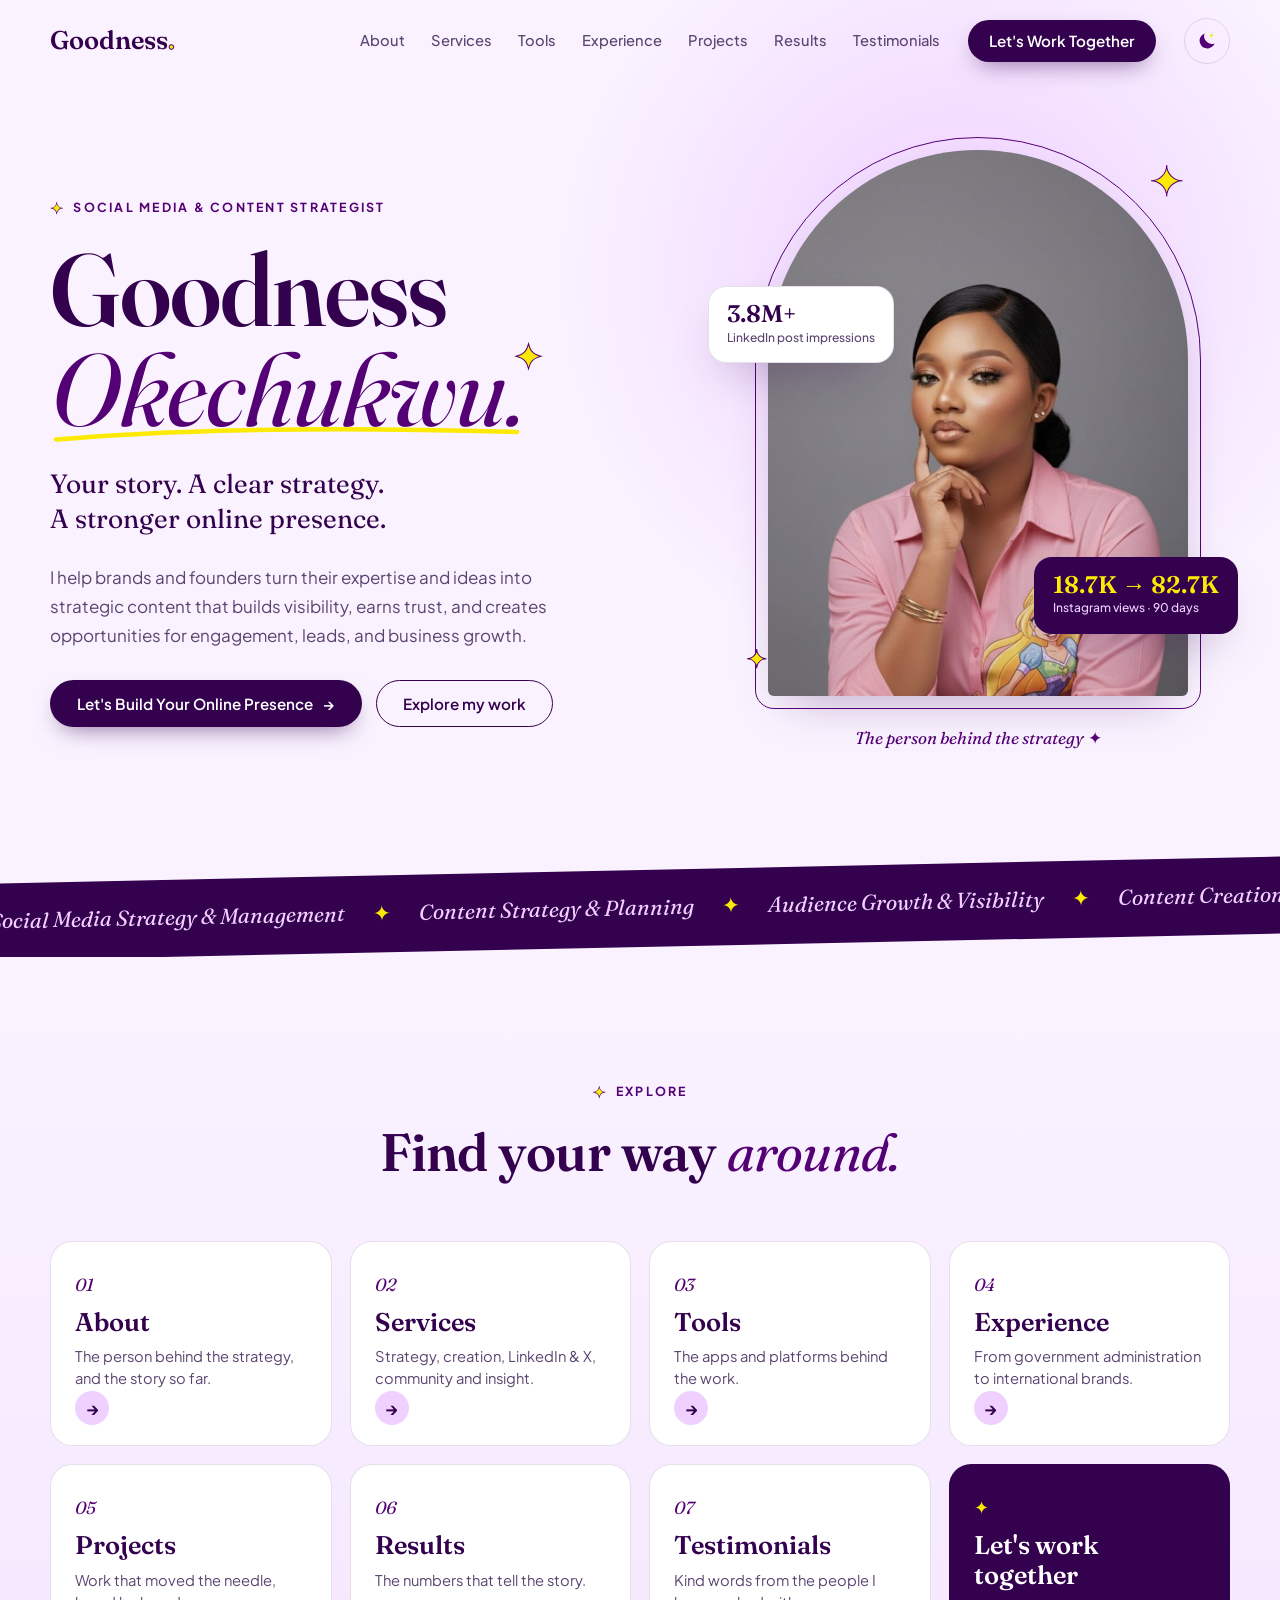
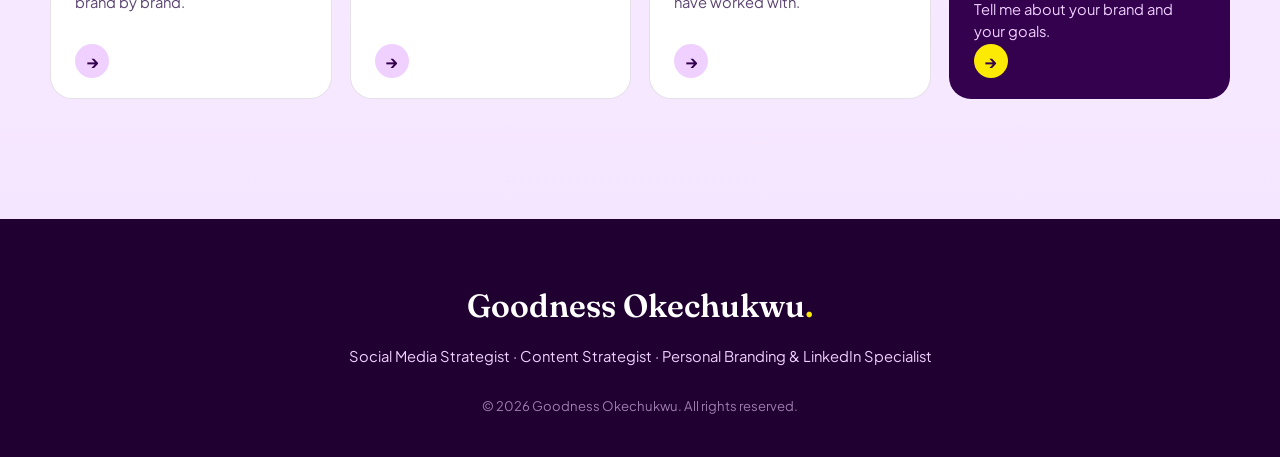
==== commit 05722cf7: "Copy refinements: hero description, About closing, monetisation context Co-Authored-By: Claude Opus " ====
--- a/index.html
+++ b/index.html
@@ -73,7 +73,7 @@
           <p class="eyebrow hi" style="--at:0s">Social Media &amp; Content Strategist</p>
           <h1 class="hero__title" id="heroTitle" aria-label="Goodness Okechukwu"><span class="hero__line"><span data-split>Goodness</span></span><span class="hero__line hero__line--em"><em data-split>Okechukwu.</em><svg class="hero__swoosh" viewBox="0 0 400 30" preserveAspectRatio="none" aria-hidden="true"><path pathLength="1" d="M6 22 C 90 10, 220 4, 394 12"/></svg><span class="hero__star" aria-hidden="true">✦</span></span></h1>
           <p class="hero__sub hi" style="--at:1.15s">Your story. A clear strategy.<br>A stronger online presence.</p>
-          <p class="hero__body hi" style="--at:1.3s">I help brands, founders, and personal brands turn their expertise into content that connects, and show up consistently on <strong>LinkedIn</strong>, <strong>X</strong>, and <strong>Instagram</strong>.</p>
+          <p class="hero__body hi" style="--at:1.3s">I help brands and founders turn their expertise and ideas into strategic content that builds visibility, earns trust, and creates opportunities for engagement, leads, and business growth.</p>
           <div class="hero__actions hi" style="--at:1.45s">
             <a href="contact.html" class="btn btn--primary">Let's Build Your Online Presence <span aria-hidden="true">→</span></a>
             <a href="projects.html" class="btn btn--ghost">Explore my work</a>
--- a/styles.css
+++ b/styles.css
@@ -1060,3 +1060,349 @@
 [data-theme="dark"] .next-page { background: var(--surface); border-top: 1px solid var(--line); }
 [data-theme="dark"] .next-page__eyebrow { color: var(--accent-soft); }
 [data-theme="dark"] .next-page__title { color: var(--strong); }
+
+/* =========================================================
+   Canva designs gallery (Projects page)
+   ========================================================= */
+.canva { margin-top: 120px; }
+.canva__head { display: grid; justify-items: center; text-align: center; margin-bottom: 56px; }
+.canva__title { font-size: clamp(2.2rem, 5vw, 3.8rem); color: #fff; line-height: 1; letter-spacing: -0.015em; }
+.canva__title em { color: var(--yellow); }
+.canva__intro { max-width: 520px; margin: 18px 0 0; color: var(--lavender); }
+
+.canva__grid {
+  list-style: none; margin: 0; padding: 0;
+  display: grid; grid-template-columns: repeat(3, 1fr); gap: 34px 28px;
+}
+.cdesign { display: flex; flex-direction: column; gap: 18px; }
+.cdesign:nth-child(2) { margin-top: 48px; }   /* staggered, like pinned prints */
+
+.cdesign__open {
+  all: unset; display: block; cursor: zoom-in; border-radius: 22px; position: relative; isolation: isolate;
+}
+.cdesign__open:focus-visible { outline: 3px solid var(--yellow); outline-offset: 6px; }
+.cdesign__frame {
+  position: relative; display: block; aspect-ratio: 4 / 5; border-radius: 22px; overflow: hidden;
+  z-index: 1; background: #2a0140; box-shadow: 0 30px 60px -30px rgba(0,0,0,.8), 0 0 0 1px rgba(239,208,255,.14);
+  transition: transform .6s var(--ease), box-shadow .6s;
+  transform: rotate(var(--tilt, -1.5deg));
+}
+.cdesign:nth-child(2) .cdesign__frame { --tilt: 1.5deg; }
+.cdesign:nth-child(3) .cdesign__frame { --tilt: -.8deg; }
+.cdesign__frame img {
+  width: 100%; height: 100%; object-fit: cover; object-position: 50% 0;
+  transition: transform 1s var(--ease), filter .6s;
+}
+/* extra pages peeking out behind multi-page designs */
+.cdesign--stack .cdesign__open::before,
+.cdesign--stack .cdesign__open::after {
+  content: ""; position: absolute; inset: 0; z-index: 0; border-radius: 22px;
+  background: linear-gradient(160deg, #3b0a57, #23003a); box-shadow: 0 0 0 1px rgba(239,208,255,.16);
+  transition: transform .6s var(--ease);
+}
+.cdesign--stack .cdesign__open::before { transform: rotate(5deg) translate(10px, 6px); opacity: .55; }
+.cdesign--stack .cdesign__open::after  { transform: rotate(2.5deg) translate(5px, 3px); opacity: .8; }
+
+.cdesign__open:hover .cdesign__frame,
+.cdesign__open:focus-visible .cdesign__frame {
+  transform: rotate(0) translateY(-10px) scale(1.02);
+  box-shadow: 0 50px 80px -30px rgba(0,0,0,.85), 0 0 0 1px rgba(252,234,4,.45);
+}
+.cdesign__open:hover .cdesign__frame img { transform: scale(1.06); }
+.cdesign--stack .cdesign__open:hover::before { transform: rotate(9deg) translate(26px, 10px); }
+.cdesign--stack .cdesign__open:hover::after  { transform: rotate(4.5deg) translate(13px, 4px); }
+
+/* Canva tag, top left */
+.cbadge {
+  position: absolute; top: 14px; left: 14px; z-index: 2;
+  display: inline-flex; align-items: center; gap: 7px;
+  padding: 6px 12px 6px 6px; border-radius: 999px;
+  background: rgba(255,255,255,.94); color: #1f1f3a;
+  font: 700 .76rem/1 var(--font-body); letter-spacing: .01em;
+  box-shadow: 0 8px 20px -8px rgba(0,0,0,.45);
+  backdrop-filter: blur(6px); -webkit-backdrop-filter: blur(6px);
+}
+.cbadge svg { width: 20px; height: 20px; }
+.cbadge--static { position: static; }
+
+.cdesign__count {
+  position: absolute; top: 14px; right: 14px; z-index: 2;
+  display: inline-flex; align-items: center; gap: 5px; padding: 6px 10px; border-radius: 999px;
+  background: rgba(20,0,32,.72); color: #fff; font: 700 .76rem/1 var(--font-body);
+  backdrop-filter: blur(6px); -webkit-backdrop-filter: blur(6px);
+}
+.cdesign__count svg { width: 14px; height: 14px; fill: none; stroke: currentColor; stroke-width: 2; }
+.cdesign__view {
+  position: absolute; left: 50%; bottom: 18px; z-index: 2; translate: -50% 14px; opacity: 0;
+  padding: 10px 18px; border-radius: 999px; background: var(--yellow); color: var(--royal);
+  font: 700 .82rem/1 var(--font-body); white-space: nowrap;
+  transition: opacity .35s, translate .5s var(--ease);
+}
+.cdesign__open:hover .cdesign__view,
+.cdesign__open:focus-visible .cdesign__view { opacity: 1; translate: -50% 0; }
+
+.cdesign__meta { padding: 0 4px; }
+.cdesign__type { font-size: .72rem; font-weight: 700; letter-spacing: .14em; text-transform: uppercase; color: var(--yellow); }
+.cdesign__title { font-size: 1.5rem; color: #fff; margin: 6px 0 6px; }
+.cdesign__desc { margin: 0; color: var(--lavender); opacity: .9; font-size: .95rem; line-height: 1.55; }
+
+@media (max-width: 920px) {
+  .canva { margin-top: 90px; }
+  .canva__grid { grid-template-columns: repeat(2, 1fr); }
+  .cdesign:nth-child(2) { margin-top: 0; }
+}
+@media (max-width: 600px) {
+  .canva__grid { grid-template-columns: 1fr; gap: 44px; max-width: 420px; margin-inline: auto; }
+}
+
+/* ---------- Lightbox ---------- */
+.lightbox {
+  width: 100vw; height: 100dvh; max-width: none; max-height: none; margin: 0; padding: 0; border: 0;
+  background: rgba(14, 0, 22, .94); color: #fff;
+  display: none; flex-direction: column;
+}
+.lightbox[open] { display: flex; animation: lb-in .35s var(--ease); }
+.lightbox::backdrop { background: transparent; }
+@keyframes lb-in { from { opacity: 0; } }
+.lightbox__bar { display: flex; align-items: center; gap: 14px; padding: 14px 18px; }
+.lightbox__title { margin: 0; font-family: var(--font-display); font-size: 1.15rem; flex: 1; min-width: 0; white-space: nowrap; overflow: hidden; text-overflow: ellipsis; }
+.lightbox__count { font-size: .85rem; font-weight: 600; color: var(--lavender); font-variant-numeric: tabular-nums; }
+.lightbox__stage {
+  position: relative; flex: 1; min-height: 0; display: grid; place-items: center; padding: 0 76px 24px;
+  touch-action: pan-y;
+}
+.lightbox__img {
+  max-width: 100%; max-height: calc(100dvh - 104px); object-fit: contain; border-radius: 10px;
+  box-shadow: 0 40px 80px -30px rgba(0,0,0,.9);
+}
+.lightbox__img.is-changing { animation: lb-swap .35s var(--ease); }
+@keyframes lb-swap { from { opacity: 0; transform: translateX(var(--dir, 0) ); } }
+.lightbox__btn {
+  width: 46px; height: 46px; border-radius: 50%; display: grid; place-items: center; cursor: pointer;
+  border: 1px solid rgba(239,208,255,.3); background: rgba(255,255,255,.06); color: #fff; font-size: 1.1rem;
+  transition: background .25s, color .25s, border-color .25s;
+}
+.lightbox__btn:hover { background: var(--yellow); color: var(--royal); border-color: var(--yellow); }
+.lightbox__nav { position: absolute; top: 50%; translate: 0 -50%; }
+.lightbox__nav--prev { left: 16px; }
+.lightbox__nav--next { right: 16px; }
+.lightbox__nav[hidden] { display: none; }
+body.lightbox-open { overflow: hidden; }
+@media (max-width: 600px) {
+  .lightbox__stage { padding: 0 12px 80px; }
+  .lightbox__img { max-height: calc(100dvh - 160px); }
+  .lightbox__nav { top: auto; bottom: 16px; translate: none; }
+  .lightbox__nav--prev { left: calc(50% - 60px); }
+  .lightbox__nav--next { right: calc(50% - 60px); }
+}
+@media (prefers-reduced-motion: reduce) {
+  .cdesign__frame { transform: none; }
+}
+
+/* =========================================================
+   Projects page: case studies, more projects, other results, videos
+   ========================================================= */
+/* Lightbox shows the Canva tag only for Canva designs */
+.lightbox .cbadge--static { display: none; }
+.lightbox.is-canva .cbadge--static { display: inline-flex; }
+
+/* ---------- Featured case studies ---------- */
+.cases { display: grid; gap: 28px; }
+.cases .pcard { grid-column: auto; grid-row: auto; }
+.pcard--case .pcard__inner { padding: 36px; }
+.case { display: grid; grid-template-columns: 1.1fr .9fr; gap: 44px; align-items: start; margin-top: 14px; }
+.case__text { display: flex; flex-direction: column; gap: 14px; }
+.case__title { font-size: clamp(1.9rem, 3.4vw, 2.8rem); color: #fff; line-height: 1.08; letter-spacing: -0.01em; }
+.case__client { margin: 0; font-size: .82rem; font-weight: 700; letter-spacing: .12em; text-transform: uppercase; color: var(--yellow); }
+.kpis { display: grid; grid-template-columns: repeat(2, minmax(0, 1fr)); gap: 12px; margin: 10px 0 6px; }
+.kpis div {
+  padding: 16px 18px; border-radius: 16px;
+  background: rgba(239,208,255,.06); border: 1px solid rgba(239,208,255,.16);
+}
+.kpis dd { margin: 0; font-family: var(--font-display); font-weight: 600; font-size: clamp(1.5rem, 2.4vw, 2rem); color: var(--yellow); line-height: 1.1; }
+.kpis dt { order: 2; margin-top: 4px; font-size: .78rem; color: var(--lavender); line-height: 1.35; }
+.kpis div { display: flex; flex-direction: column-reverse; }
+.kpis__arrow { color: var(--lavender); font-family: var(--font-body); font-size: .7em; }
+.case__cta { align-self: flex-start; margin-top: 6px; }
+
+.case__visual { display: grid; justify-items: center; gap: 10px; }
+.case__visual--pair { grid-template-columns: 1fr auto 1fr; align-items: center; gap: 12px; }
+.case__pair-arrow {
+  width: 38px; height: 38px; border-radius: 50%; display: grid; place-items: center;
+  background: var(--yellow); color: var(--royal); font-weight: 700;
+}
+.shot-fig { margin: 0; display: grid; gap: 10px; justify-items: center; }
+
+/* Screenshot buttons (open in the viewer) */
+.shot {
+  all: unset; position: relative; display: block; cursor: zoom-in; width: 100%;
+  border-radius: 16px; overflow: hidden; background: #fff;
+  box-shadow: 0 24px 50px -24px rgba(0,0,0,.8), 0 0 0 1px rgba(239,208,255,.2);
+  transition: transform .4s var(--ease), box-shadow .4s;
+}
+.shot img { width: 100%; height: auto; display: block; }
+.shot:hover { transform: translateY(-4px); box-shadow: 0 34px 60px -24px rgba(0,0,0,.85), 0 0 0 2px var(--yellow); }
+.shot:focus-visible { outline: 3px solid var(--yellow); outline-offset: 4px; }
+.shot--tall { max-width: 380px; max-height: 560px; }
+.shot--tall img { object-fit: cover; object-position: top; }
+.shot--tall::after {   /* fade so the cut-off reads as "there's more" */
+  content: ""; position: absolute; inset: auto 0 0; height: 90px;
+  background: linear-gradient(to top, rgba(255,255,255,.95), transparent);
+}
+.shot__zoom {
+  position: absolute; left: 50%; bottom: 14px; z-index: 1; translate: -50% 0;
+  padding: 8px 14px; border-radius: 999px; background: var(--royal); color: #fff;
+  font: 700 .76rem/1 var(--font-body); white-space: nowrap;
+}
+.shot__caption { margin: 0; font-size: .8rem; color: var(--lavender); text-align: center; }
+.shot__caption b { color: #fff; }
+
+/* ---------- More projects ---------- */
+.more { margin-top: 90px; }
+.subhead { margin-bottom: 22px; }
+.more__grid { list-style: none; margin: 0; padding: 0; display: grid; grid-template-columns: repeat(3, 1fr); gap: 20px; align-items: start; }
+.mcard {
+  display: flex; flex-direction: column; gap: 12px; padding: 24px; border-radius: 22px;
+  background: linear-gradient(160deg, rgba(42,1,64,.9), rgba(29,0,45,.9));
+  border: 1px solid rgba(239,208,255,.16);
+}
+.mcard__top { display: flex; align-items: center; gap: 10px; }
+.mcard .pbadge { width: 36px; height: 36px; border-radius: 11px; }
+.mcard .pbadge svg { width: 18px; height: 18px; }
+.mcard__title { font-size: 1.25rem; color: #fff; line-height: 1.2; }
+.mcard__client { margin: -4px 0 0; font-size: .8rem; font-weight: 600; color: var(--yellow); }
+.mcard__chips { list-style: none; margin: 0; padding: 0; display: flex; flex-wrap: wrap; gap: 6px; }
+.mcard__chips li { font-size: .72rem; font-weight: 600; padding: 5px 10px; border-radius: 999px; border: 1px solid rgba(239,208,255,.22); color: var(--lavender-100); }
+.mcard__results { list-style: none; margin: 2px 0 0; padding: 12px 0 0; border-top: 1px solid rgba(239,208,255,.14); display: grid; gap: 6px; font-size: .88rem; color: var(--lavender); }
+.mcard__results b { font-family: var(--font-display); font-size: 1.15rem; font-weight: 600; color: var(--yellow); }
+.mcard__results span { opacity: .7; font-size: .8rem; }
+.mcard__shots { display: grid; grid-template-columns: 1fr 1fr; gap: 10px; margin-top: 4px; }
+.shot--mini { border-radius: 12px; aspect-ratio: 9 / 13; }
+.shot--mini img { height: 100%; object-fit: cover; object-position: top; }
+.mcard__shots--wide .shot--mini { aspect-ratio: 16 / 9; }
+.shot--mini span {
+  position: absolute; left: 8px; bottom: 8px; padding: 4px 9px; border-radius: 999px;
+  background: rgba(20,0,32,.8); color: #fff; font: 700 .68rem/1 var(--font-body);
+}
+.mcard__more { font-size: .9rem; color: var(--lavender); }
+.mcard__more summary { cursor: pointer; font-weight: 700; color: #fff; list-style: none; display: inline-flex; align-items: center; gap: 6px; }
+.mcard__more summary::-webkit-details-marker { display: none; }
+.mcard__more summary::after { content: "+"; color: var(--yellow); font-size: 1.1rem; }
+.mcard__more[open] summary::after { content: "−"; }
+.mcard__more p { margin: 8px 0 0; line-height: 1.55; }
+
+/* ---------- Other selected work ---------- */
+.others {
+  margin-top: 40px; padding: 26px 28px; border-radius: 22px;
+  border: 1px dashed rgba(239,208,255,.25);
+}
+.others .eyebrow { margin-bottom: 14px; }
+.others__list { list-style: none; margin: 0; padding: 0; display: grid; grid-template-columns: repeat(3, 1fr); gap: 24px; }
+.others__list li { display: flex; flex-direction: column; gap: 4px; }
+.others__label { font-size: .72rem; font-weight: 700; letter-spacing: .12em; text-transform: uppercase; color: var(--lavender); opacity: .85; }
+.others__value { font-family: var(--font-display); font-size: 1.9rem; font-weight: 600; color: #fff; line-height: 1.1; }
+.others__value--text { font-size: 1.5rem; }
+.others__note { font-size: .86rem; color: var(--lavender); line-height: 1.45; }
+
+/* ---------- Creative work: videos ---------- */
+.subhead__title {
+  font-size: 1.35rem; color: #fff; margin: 0 0 22px;
+  display: flex; align-items: center; gap: 12px;
+}
+.subhead__title::after { content: ""; flex: 1; height: 1px; background: rgba(239,208,255,.18); }
+.videos { list-style: none; margin: 0 0 70px; padding: 0; display: grid; grid-template-columns: repeat(2, minmax(0, 360px)); justify-content: center; gap: 32px; }
+.vcard { display: flex; flex-direction: column; gap: 8px; }
+.vcard__frame {
+  border-radius: 20px; overflow: hidden; background: #000; margin-bottom: 8px;
+  box-shadow: 0 30px 60px -30px rgba(0,0,0,.85), 0 0 0 1px rgba(239,208,255,.16);
+}
+.vcard video { display: block; width: 100%; height: auto; aspect-ratio: 1 / 1; background: #000; }
+.vcard__type { font-size: .72rem; font-weight: 700; letter-spacing: .14em; text-transform: uppercase; color: var(--yellow); }
+.vcard__title { font-family: var(--font-display); font-size: 1.3rem; font-weight: 600; color: #fff; margin: 0; line-height: 1.2; }
+.vcard__desc { margin: 0; font-size: .92rem; color: var(--lavender); line-height: 1.55; }
+
+/* ---------- Responsive ---------- */
+@media (max-width: 1000px) {
+  .case { grid-template-columns: 1fr; gap: 30px; }
+  .more__grid { grid-template-columns: repeat(2, 1fr); }
+  .others__list { grid-template-columns: 1fr; gap: 18px; }
+}
+@media (max-width: 640px) {
+  .pcard--case .pcard__inner { padding: 22px; }
+  .kpis { grid-template-columns: 1fr 1fr; gap: 8px; }
+  .kpis div { padding: 12px 14px; }
+  .case__cta { align-self: stretch; }
+  .more__grid { grid-template-columns: 1fr; }
+  .videos { grid-template-columns: 1fr; max-width: 420px; margin-inline: auto; }
+  .case__visual--pair { gap: 8px; }
+  .case__pair-arrow { width: 30px; height: 30px; }
+}
+
+/* ---------- X account management (one project, two accounts) ---------- */
+.xproj {
+  margin-bottom: 20px; padding: 30px; border-radius: 24px;
+  background: linear-gradient(160deg, rgba(42,1,64,.9), rgba(29,0,45,.9));
+  border: 1px solid rgba(239,208,255,.16);
+}
+.xproj__head { display: flex; flex-direction: column; gap: 10px; max-width: 760px; }
+.xproj .pbadge { width: 36px; height: 36px; border-radius: 11px; }
+.xproj .pbadge svg { width: 18px; height: 18px; }
+.xproj__title { font-size: clamp(1.5rem, 2.6vw, 2rem); color: #fff; line-height: 1.15; margin: 0; }
+.xproj__sub { margin: 0; font-size: .82rem; font-weight: 700; letter-spacing: .1em; text-transform: uppercase; color: var(--yellow); }
+.xproj__desc { margin: 0; font-size: .95rem; line-height: 1.6; color: var(--lavender); }
+.xproj__contrib .mcard__chips { margin-top: 10px; }
+.xproj__accounts { display: grid; grid-template-columns: 1fr 1fr; gap: 20px; margin-top: 24px; }
+.xacct {
+  display: flex; flex-direction: column; gap: 10px; padding: 22px; border-radius: 18px;
+  background: rgba(239,208,255,.05); border: 1px solid rgba(239,208,255,.14);
+}
+.xacct__tag { margin: 0; font-size: .7rem; font-weight: 700; letter-spacing: .14em; text-transform: uppercase; color: var(--lavender); opacity: .8; }
+.xacct__title { margin: 0; font-family: var(--font-display); font-size: 1.3rem; font-weight: 600; color: #fff; }
+.xacct__focus { margin: -4px 0 0; font-size: .8rem; font-weight: 600; color: var(--yellow); }
+.xacct__desc { margin: 0; font-size: .9rem; line-height: 1.55; color: var(--lavender); }
+.xacct__note { margin: -2px 0 0; font-size: .74rem; color: var(--lavender); opacity: .75; }
+.shot--metric { aspect-ratio: 520 / 415; }
+.mcard__shots--one { grid-template-columns: minmax(0, 1fr); max-width: 50%; }
+.xacct .mcard__results { margin-top: auto; }
+.xacct__highlight { display: flex; flex-wrap: wrap; align-items: baseline; gap: 6px 8px; }
+.xlink {
+  all: unset; cursor: pointer; font: 700 .76rem/1 var(--font-body); color: var(--yellow);
+  padding: 6px 10px; border-radius: 999px; border: 1px solid rgba(252,234,4,.4);
+  transition: background .25s, color .25s;
+}
+.xlink:hover { background: var(--yellow); color: var(--royal); }
+.xlink:focus-visible { outline: 3px solid var(--yellow); outline-offset: 3px; }
+.xproj__money {
+  margin-top: 18px; padding: 14px 18px; border-radius: 16px; border: 1px dashed rgba(239,208,255,.25);
+  display: flex; flex-wrap: wrap; align-items: center; gap: 6px 16px;
+}
+.xproj__money p { margin: 0; color: var(--lavender); font-size: .92rem; }
+.xproj__money b { font-family: var(--font-display); font-size: 1.3rem; font-weight: 600; color: var(--yellow); }
+.xproj__money .xproj__money-note { flex: 1 1 320px; font-size: .78rem; opacity: .8; }
+@media (max-width: 1000px) { .xproj__accounts { grid-template-columns: 1fr; } }
+@media (max-width: 640px) {
+  .xproj { padding: 20px; }
+  .xacct { padding: 18px; }
+  .mcard__shots--one { max-width: 100%; }
+}
+/* Metric thumbnails: label sits under the image so no figures are covered */
+.shot--metric { aspect-ratio: auto; }
+.shot--metric img { height: auto; }
+.shot--metric span { position: static; display: block; border-radius: 0; padding: 8px 10px; text-align: center; background: var(--royal); }
+.xproj, .xacct { min-width: 0; }
+.xproj__accounts { grid-template-columns: repeat(2, minmax(0, 1fr)); }
+.xproj .mcard__shots { grid-template-columns: repeat(2, minmax(0, 1fr)); }
+.xproj .mcard__shots--one { grid-template-columns: minmax(0, 1fr); }
+@media (max-width: 1000px) { .xproj__accounts { grid-template-columns: minmax(0, 1fr); } }
+
+/* ---------- TikTok: Blush Bloom (compact card) ---------- */
+.pbadge--tt { background: #000; border: 1px solid rgba(255,255,255,.25); }
+.pbadge--tt svg { fill: #fff; filter: drop-shadow(1px 1px 0 #fe2c55) drop-shadow(-1px -1px 0 #25f4ee); }
+.mcard__desc { margin: 0; font-size: .88rem; line-height: 1.55; color: var(--lavender); }
+.mcard__shots--tt { grid-template-columns: repeat(2, minmax(0, 1fr)); align-items: stretch; }
+.vcard--mini { border-radius: 12px; overflow: hidden; background: #000; box-shadow: 0 0 0 1px rgba(239,208,255,.2); }
+.vcard--mini video { display: block; width: 100%; height: 100%; aspect-ratio: 416 / 752; object-fit: cover; background: #000; }
+.shot--tt { aspect-ratio: 416 / 752; }
+.mcard__shots--tt > * { min-width: 0; }
+.shot--tt img { width: 100%; height: 100%; object-fit: cover; object-position: left top; }
+.others__proof { align-self: flex-start; margin-top: 6px; }
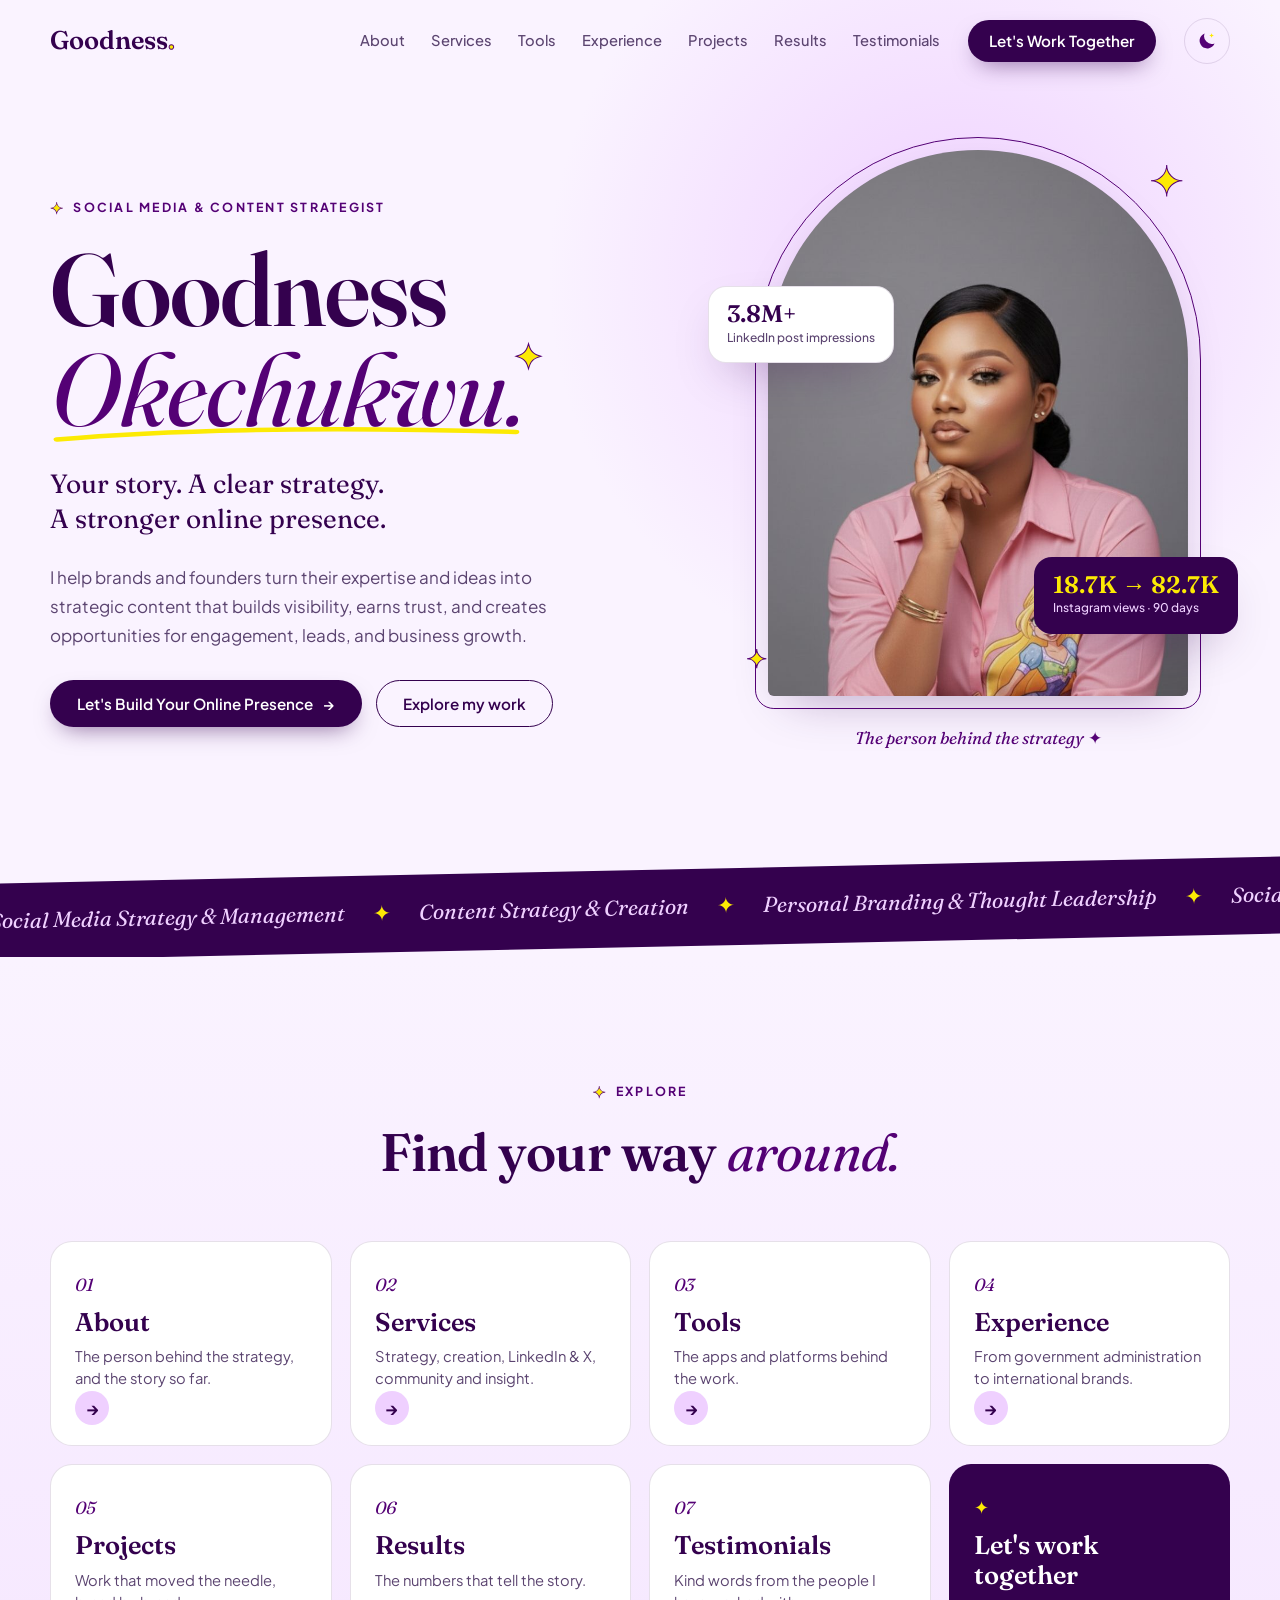
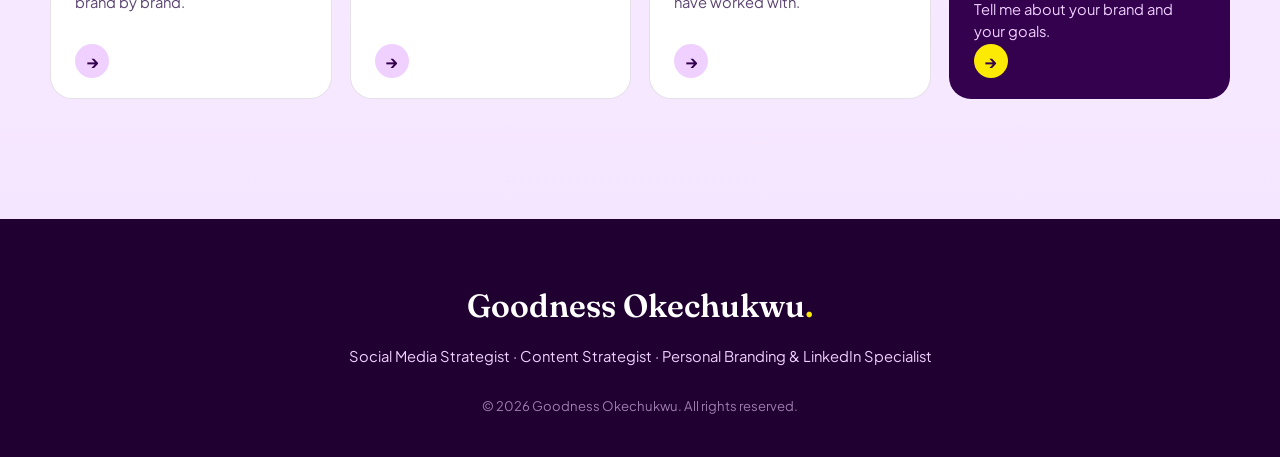
==== commit acd68584: "Services: five service categories; align marquee and ID card Co-Authored-By: Claude Opus 5.5 <norepl" ====
--- a/index.html
+++ b/index.html
@@ -105,15 +105,13 @@
       <div class="marquee__track">
         <ul class="marquee__list">
           <li>Social Media Strategy &amp; Management</li>
-          <li>Content Strategy &amp; Planning</li>
-          <li>Audience Growth &amp; Visibility</li>
-          <li>Content Creation &amp; Copywriting</li>
+          <li>Content Strategy &amp; Creation</li>
+          <li>Personal Branding &amp; Thought Leadership</li>
+          <li>Social Media Audits &amp; Growth Strategy</li>
+          <li>Community Management &amp; Engagement</li>
+          <li>Copywriting &amp; Storytelling</li>
           <li>Short-Form Video Editing</li>
-          <li>AI-Assisted Content Creation</li>
-          <li>LinkedIn Personal Branding</li>
-          <li>LinkedIn &amp; X Account Management</li>
-          <li>Community Management &amp; Engagement</li>
-          <li>Social Media Analytics &amp; Reporting</li>
+          <li>Analytics &amp; Reporting</li>
         </ul>
         <!-- duplicate list is added by script.js for a seamless loop -->
       </div>
--- a/styles.css
+++ b/styles.css
@@ -1406,3 +1406,52 @@
 .mcard__shots--tt > * { min-width: 0; }
 .shot--tt img { width: 100%; height: 100%; object-fit: cover; object-position: left top; }
 .others__proof { align-self: flex-start; margin-top: 6px; }
+.others__logos { display: flex; align-items: center; gap: 12px; margin: 4px 0 2px; }
+.others__logo { display: block; height: 56px; width: auto; }
+.others__logo--round { width: 56px; border-radius: 50%; box-shadow: 0 0 0 1px rgba(239,208,255,.25); }
+.others__logo--tile { height: 56px; padding: 0 14px; background: #fff; border-radius: 12px; object-fit: contain; box-sizing: border-box; max-width: 190px; }
+
+/* ---------- Testimonials: authentic screenshots ---------- */
+.section__sub { margin: 14px auto 0; max-width: 560px; color: var(--ink-soft); font-size: 1.05rem; }
+.tshots { display: grid; grid-template-columns: repeat(3, minmax(0, 1fr)); gap: 24px; align-items: start; }
+.tshot {
+  margin: 0; padding: 14px 14px 20px; border-radius: var(--radius);
+  background: var(--white); border: 1px solid var(--line);
+  display: flex; flex-direction: column; gap: 16px;
+  transition: transform .35s var(--ease), box-shadow .35s;
+}
+.tshot:hover { transform: translateY(-6px); box-shadow: var(--shadow); }
+.tshot--accent { background: var(--lavender); border-color: transparent; }
+.tshot__img {
+  all: unset; position: relative; display: block; cursor: zoom-in; border-radius: 14px; overflow: hidden;
+  background: #fff; box-shadow: 0 0 0 1px var(--line);
+}
+.tshot__img img { display: block; width: 100%; height: auto; }
+.tshot__img:focus-visible { outline: 3px solid var(--yellow); outline-offset: 4px; }
+.tshot__img .shot__zoom { opacity: 0; transition: opacity .25s; }
+.tshot__img:hover .shot__zoom, .tshot__img:focus-visible .shot__zoom { opacity: 1; }
+.tshot figcaption { padding: 0 8px; display: flex; flex-wrap: wrap; align-items: baseline; gap: 4px 10px; }
+.tshot figcaption strong { color: var(--royal); font-size: 1.02rem; }
+.tshot figcaption em { font-style: normal; font-size: .78rem; font-weight: 700; letter-spacing: .1em; text-transform: uppercase; color: var(--rich); }
+.tshot figcaption em::before { content: "| "; color: var(--ink-soft); font-weight: 400; }
+[data-theme="dark"] .tshot { background: var(--surface); border-color: rgba(239,208,255,.14); }
+[data-theme="dark"] .tshot--accent { background: var(--surface-2); border-color: rgba(252,234,4,.25); }
+[data-theme="dark"] .tshot figcaption strong { color: #fff; }
+[data-theme="dark"] .tshot figcaption em { color: var(--yellow); }
+@media (max-width: 1000px) { .tshots { grid-template-columns: repeat(2, minmax(0, 1fr)); } }
+@media (max-width: 640px) { .tshots { grid-template-columns: minmax(0, 1fr); max-width: 440px; margin-inline: auto; } .tshot__img .shot__zoom { opacity: 1; } }
+.vcard__stats { list-style: none; margin: 4px 0 0; padding: 10px 0 0; border-top: 1px solid rgba(239,208,255,.14); display: flex; flex-wrap: wrap; gap: 4px 16px; font-size: .84rem; color: var(--lavender); }
+.vcard__stats b { font-family: var(--font-display); font-size: 1.05rem; font-weight: 600; color: var(--yellow); }
+
+/* Services: five categories (3 + 2 layout) */
+.services__grid { grid-template-columns: repeat(6, minmax(0, 1fr)); }
+.services__grid .service { grid-column: span 2; }
+.services__grid .service:nth-child(n+4) { grid-column: span 3; }
+.service__desc { margin: -8px 0 18px; font-size: .92rem; line-height: 1.5; color: var(--lavender-100); opacity: .85; }
+.service h3 { font-size: 1.35rem; line-height: 1.2; }
+@media (max-width: 1000px) {
+  .services__grid { grid-template-columns: repeat(2, minmax(0, 1fr)); }
+  .services__grid .service, .services__grid .service:nth-child(n+4) { grid-column: auto; }
+  .services__grid .service:last-child { grid-column: 1 / -1; }
+}
+@media (max-width: 640px) { .services__grid { grid-template-columns: minmax(0, 1fr); } }
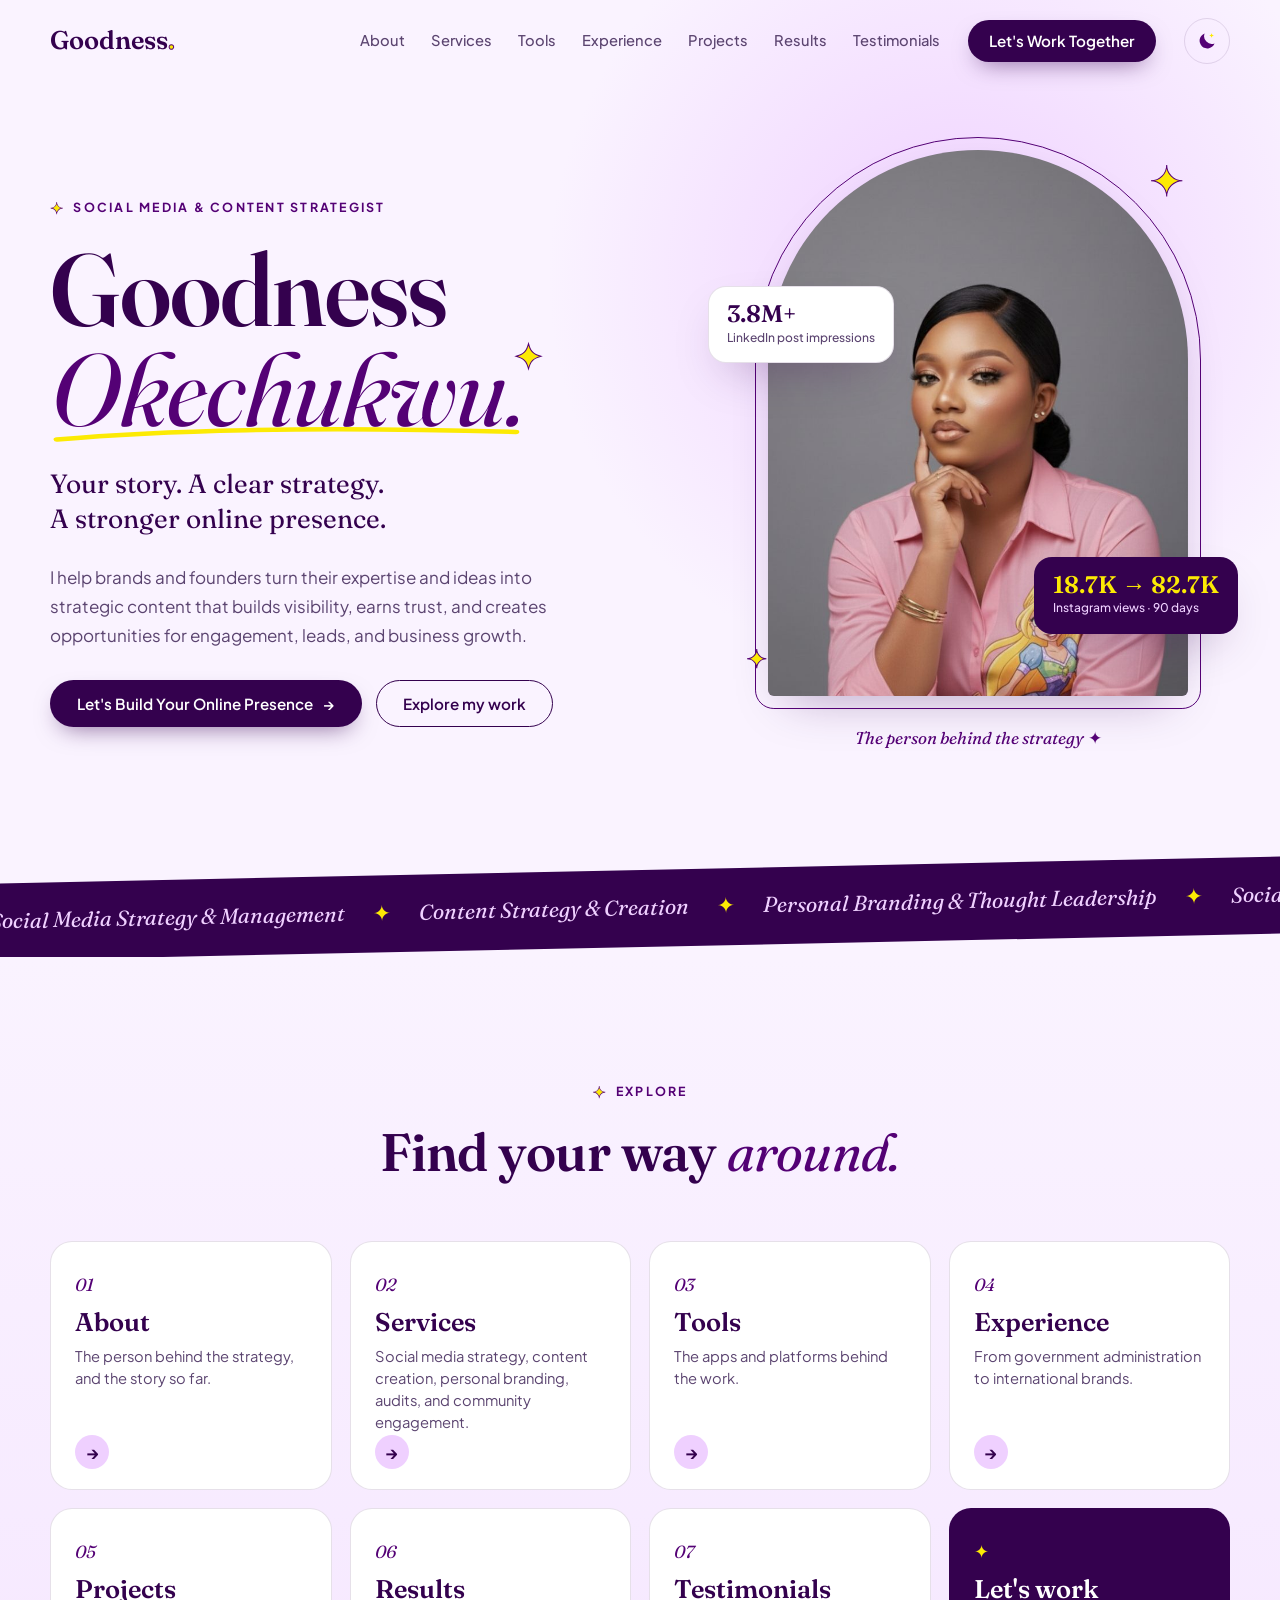
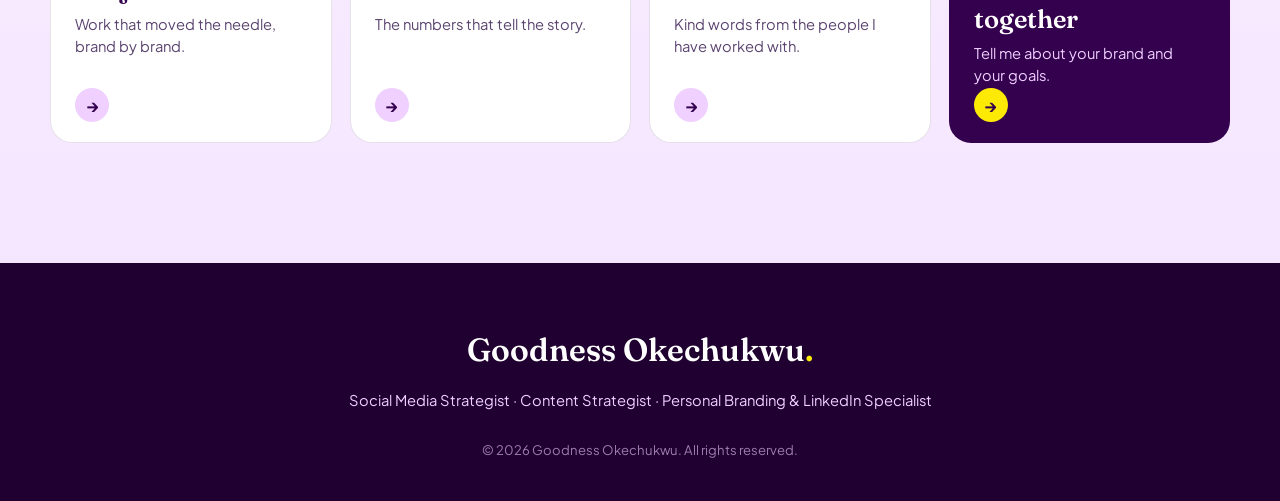
==== commit 1967c1d0: "Final copy corrections: services, previews, pass ID, Life Transition Coach Co-Authored-By: Claude Op" ====
--- a/index.html
+++ b/index.html
@@ -137,7 +137,7 @@
             <a class="explore-card" href="services.html">
               <span class="explore-card__num">02</span>
               <span class="explore-card__title">Services</span>
-              <span class="explore-card__text">Strategy, creation, LinkedIn & X, community and insight.</span>
+              <span class="explore-card__text">Social media strategy, content creation, personal branding, audits, and community engagement.</span>
               <span class="explore-card__arrow" aria-hidden="true">→</span>
             </a>
           </li>
--- a/styles.css
+++ b/styles.css
@@ -1455,3 +1455,16 @@
   .services__grid .service:last-child { grid-column: 1 / -1; }
 }
 @media (max-width: 640px) { .services__grid { grid-template-columns: minmax(0, 1fr); } }
+.services__sub { margin: 16px 0 0; max-width: 640px; font-size: 1.05rem; line-height: 1.6; color: var(--lavender); }
+.service { display: flex; flex-direction: column; }
+.service__desc { margin: -6px 0 16px; opacity: 1; color: var(--lavender); font-size: .93rem; line-height: 1.55; }
+.service__note { margin: -6px 0 16px; align-self: flex-start; font-size: .72rem; font-weight: 700; letter-spacing: .08em; text-transform: uppercase; color: var(--royal); background: var(--yellow); padding: 5px 10px; border-radius: 999px; }
+.service__caps-label { margin: auto 0 10px; padding-top: 14px; border-top: 1px solid rgba(239,208,255,.16); font-size: .7rem; font-weight: 700; letter-spacing: .14em; text-transform: uppercase; color: var(--yellow); }
+.service ul.service__caps { display: flex; flex-wrap: wrap; gap: 6px; }
+.service .service__caps li { padding: 5px 11px; border-radius: 999px; border: 1px solid rgba(239,208,255,.22); font-size: .76rem; font-weight: 600; color: var(--lavender-100); line-height: 1.3; }
+.service .service__caps li::before { content: none; }
+.mcard__link { align-self: flex-start; margin-top: 2px; }
+/* ID card uses a dedicated headshot, so no zoom is needed */
+.idcard__photo img { object-position: 50% 50%; transform: none; }
+.tool--tiktok .tool__icon { background: #000; }
+.tool--tiktok .tool__icon svg { filter: drop-shadow(1.5px 1.5px 0 #FE2C55) drop-shadow(-1.5px -1.5px 0 #25F4EE); }
